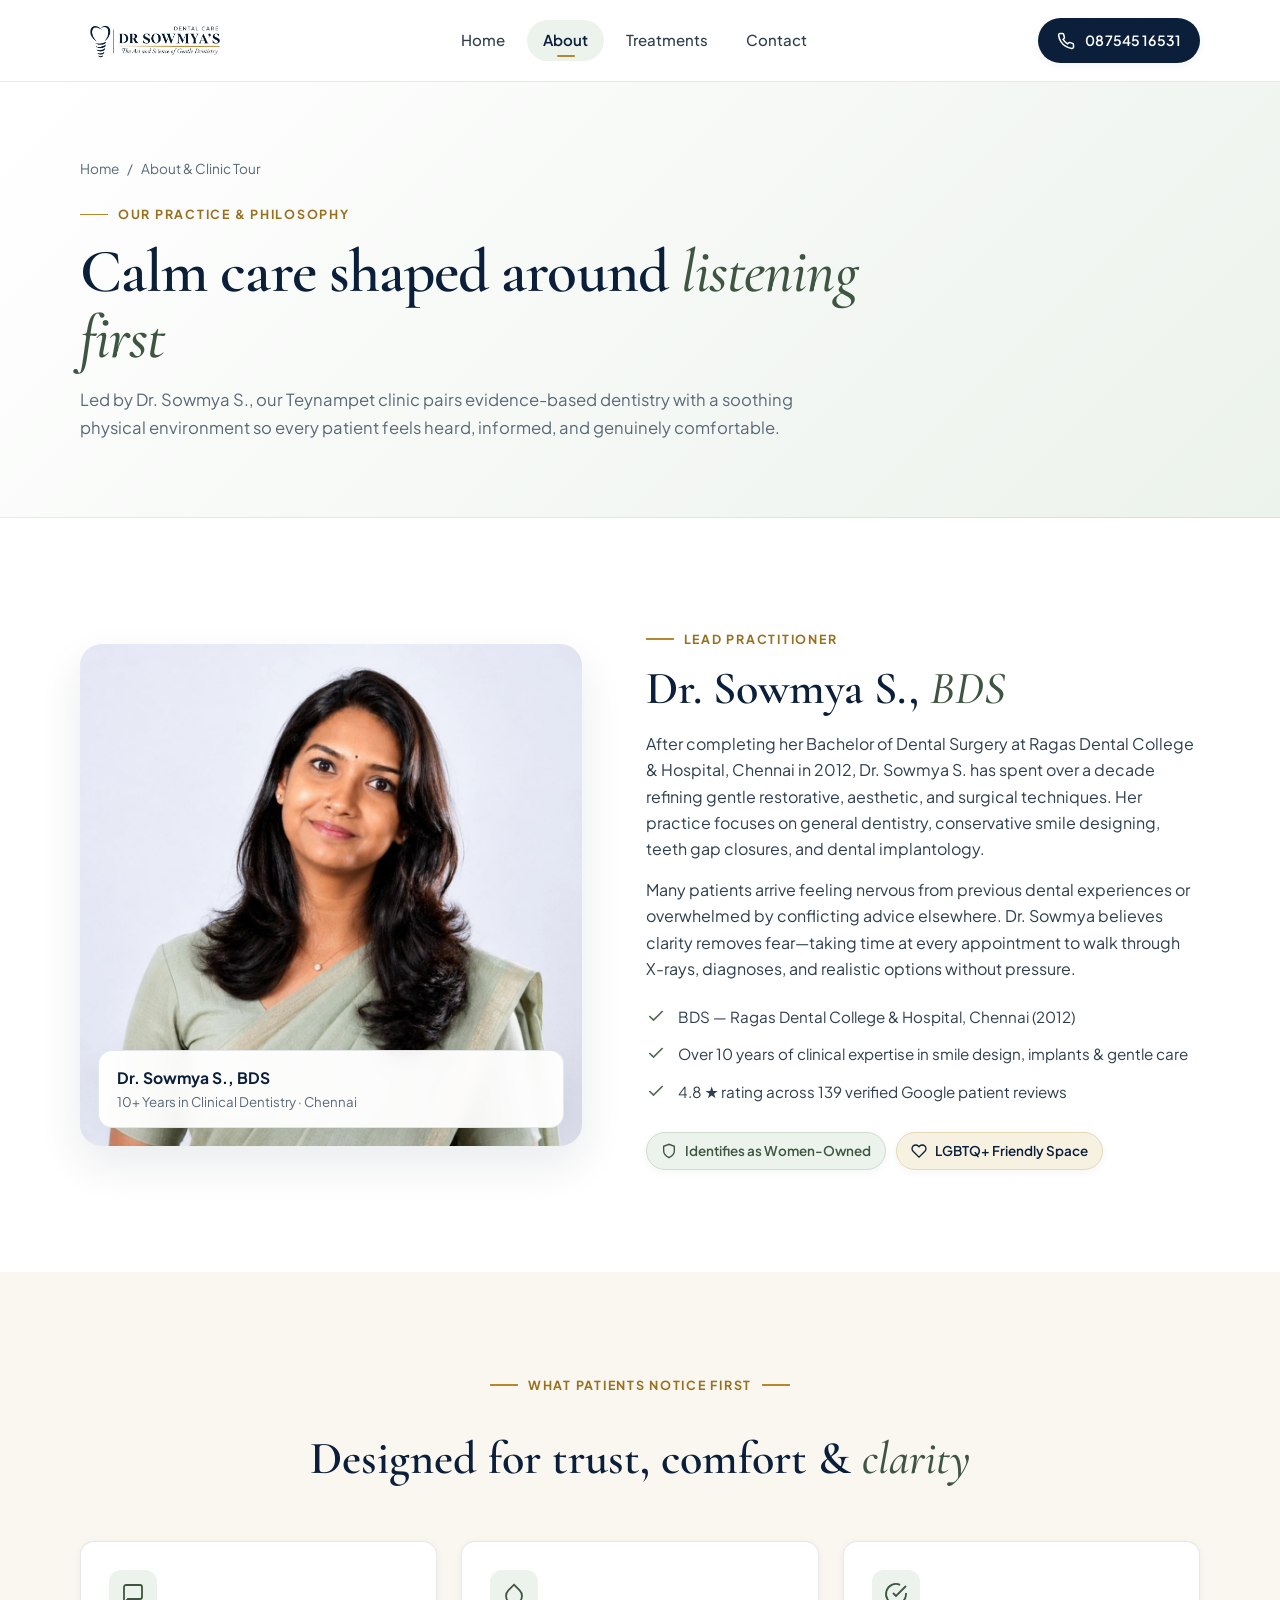
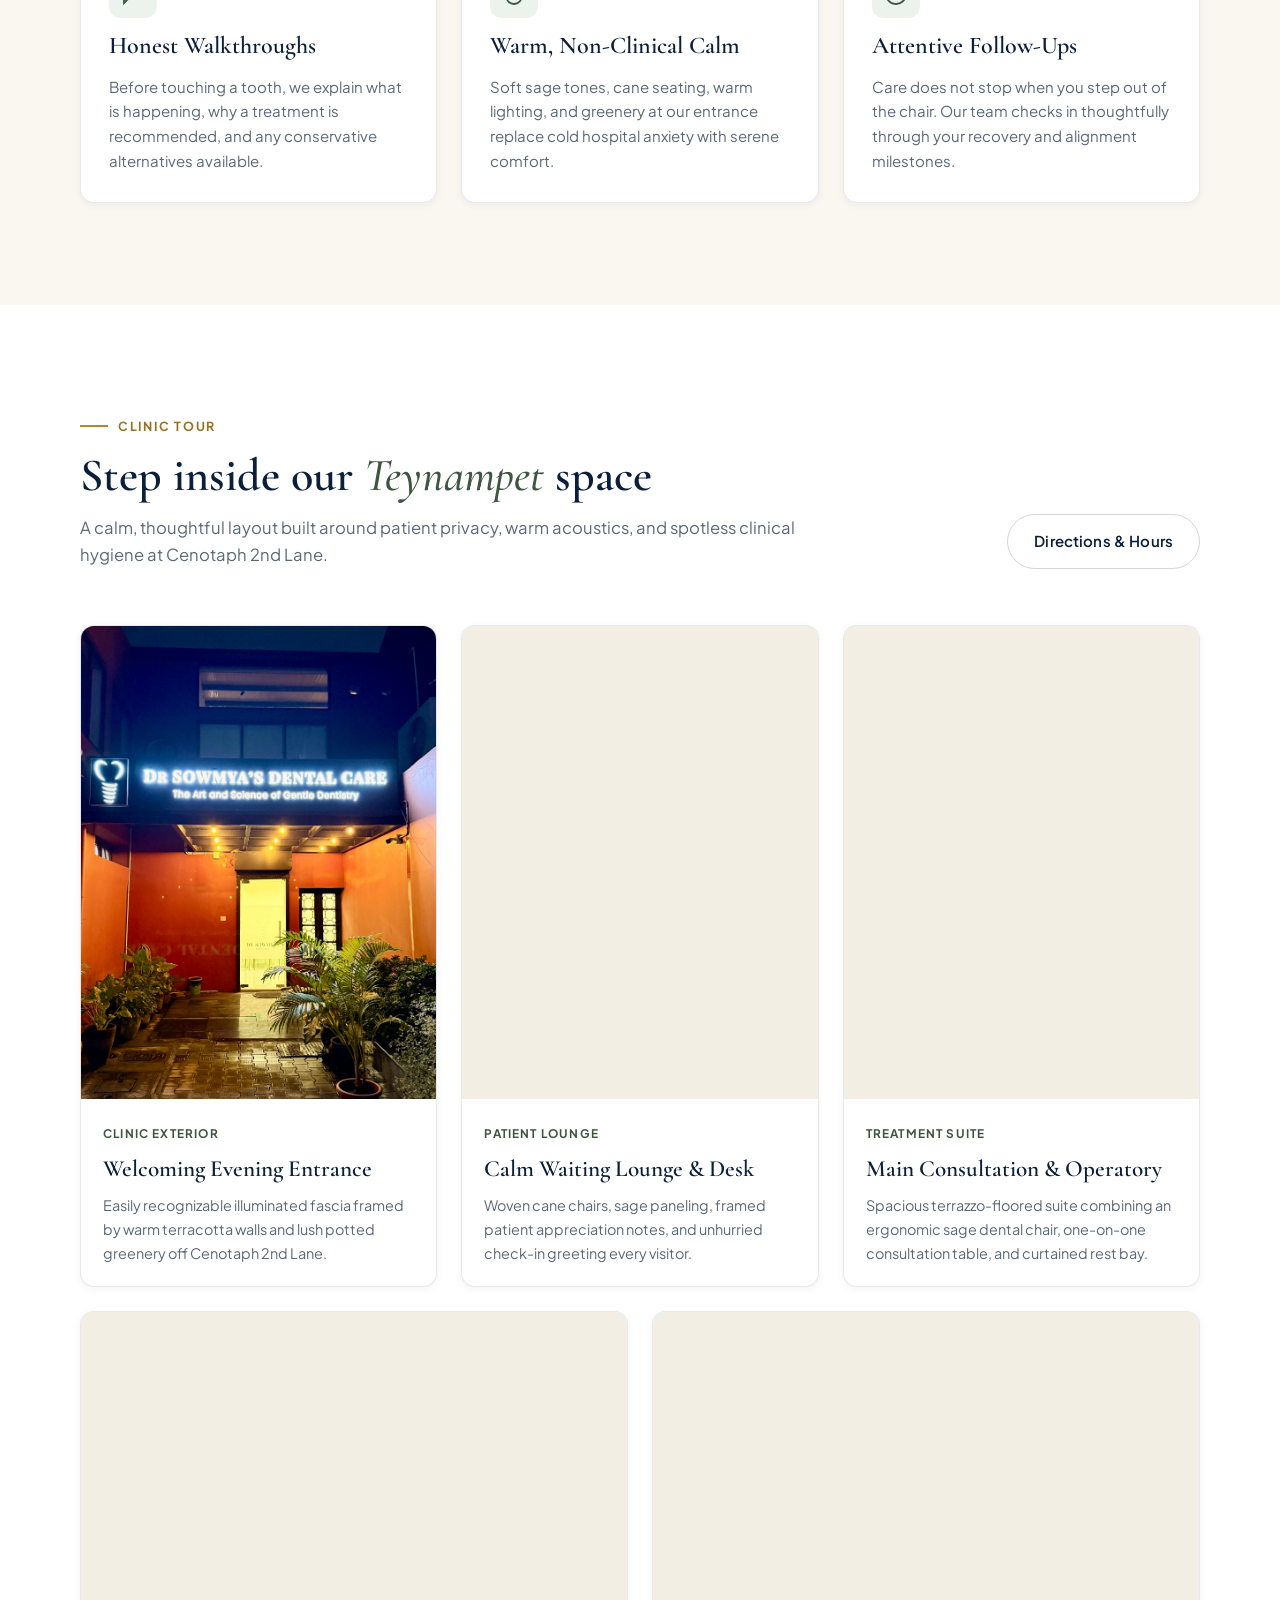
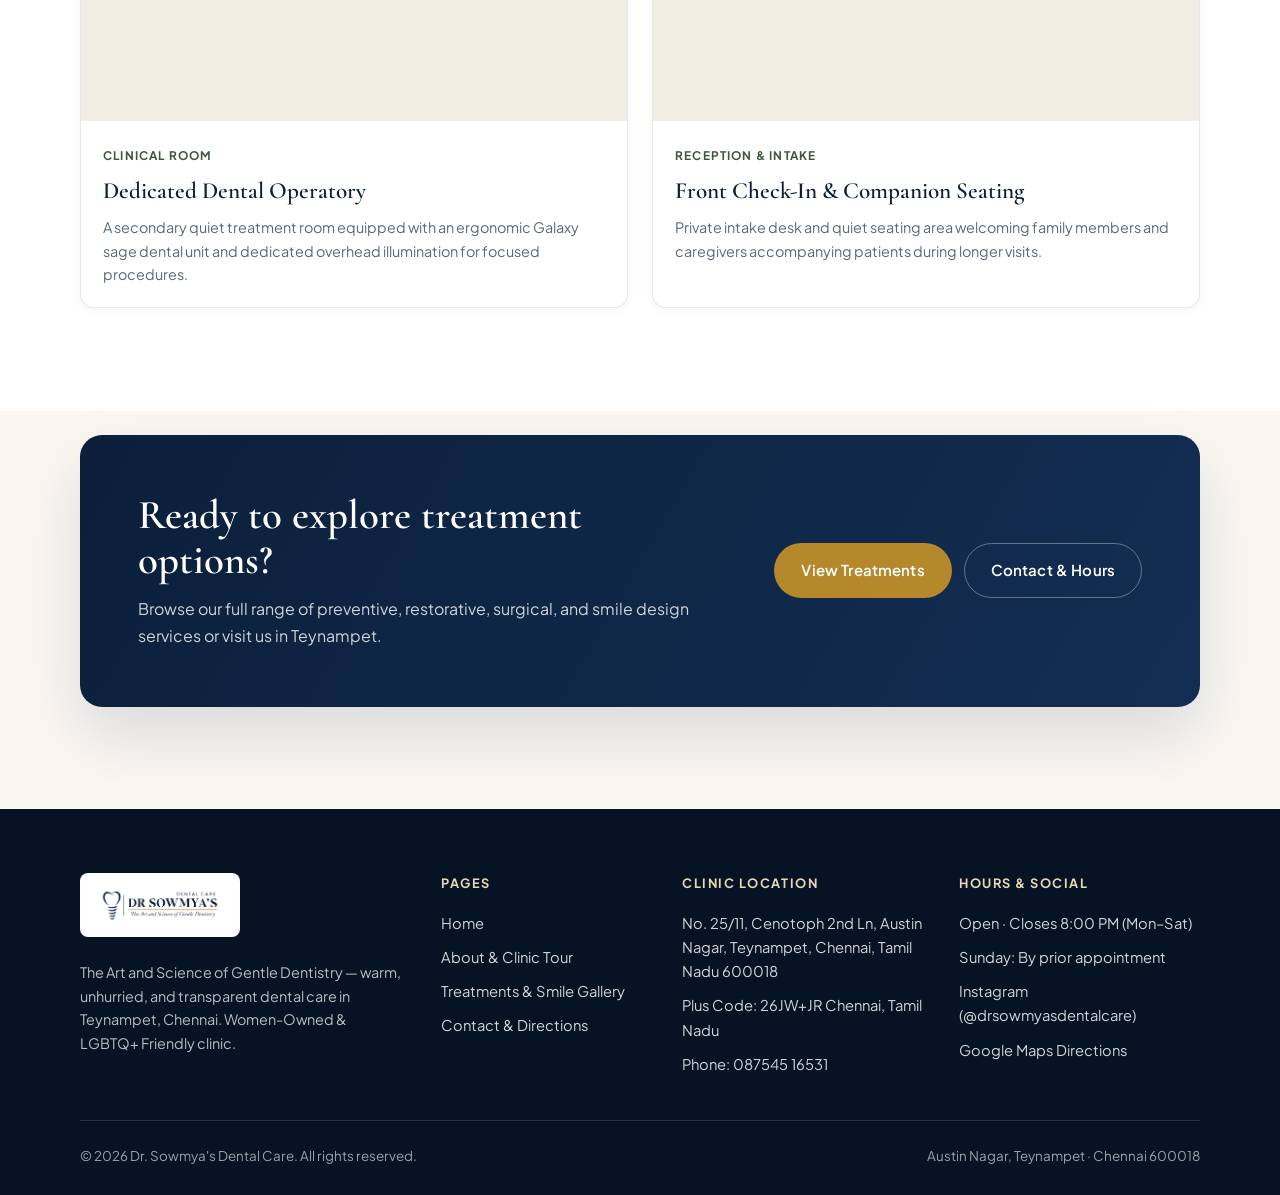
==== about.html @ f8e3de2a "Build 4-page HTML/CSS/JS website for Dr. Sowmya's Dental Care" ====
<!DOCTYPE html>
<html lang="en">
<head>
  <meta charset="UTF-8">
  <meta name="viewport" content="width=device-width, initial-scale=1.0">
  <title>About Dr. Sowmya S. &amp; Clinic Tour | Dr. Sowmya's Dental Care</title>
  <meta name="description" content="Meet Dr. Sowmya S. (BDS, Ragas Dental College &amp; Hospital, 10+ years experience) and explore our calm, welcoming dental clinic in Austin Nagar, Teynampet, Chennai (டாக்டர் சௌமியாஸ் டென்டல் கேர்).">
  <link rel="canonical" href="https://drsowmyasdentalcare.com/about.html">

  <meta property="og:type" content="website">
  <meta property="og:title" content="About &amp; Clinic Tour | Dr. Sowmya's Dental Care, Chennai">
  <meta property="og:description" content="Women-owned, LGBTQ+ friendly dental practice in Teynampet dedicated to gentle, patient-first dentistry.">
  <meta property="og:url" content="https://drsowmyasdentalcare.com/about.html">
  <meta property="og:image" content="assets/dr-sowmya-s-dentist-teynampet.jpg">

  <link rel="preconnect" href="https://fonts.googleapis.com">
  <link rel="preconnect" href="https://fonts.gstatic.com" crossorigin>
  <link href="https://fonts.googleapis.com/css2?family=Cormorant+Garamond:ital,wght@0,500;0,600;0,700;1,500;1,600&family=Plus+Jakarta+Sans:wght@400;500;600;700&display=swap" rel="stylesheet">

  <link rel="icon" type="image/png" href="assets/logo.png">
  <link rel="stylesheet" href="css/styles.css">
  <script>document.documentElement.classList.add('has-js');</script>

  <script type="application/ld+json">
  {
    "@context": "https://schema.org",
    "@type": "AboutPage",
    "name": "About Dr. Sowmya's Dental Care",
    "alternateName": "டாக்டர் சௌமியாஸ் டென்டல் கேர்",
    "mainEntity": {
      "@type": "Person",
      "name": "Dr. Sowmya S.",
      "jobTitle": "Lead Dentist",
      "alumniOf": "Ragas Dental College & Hospital, Chennai",
      "worksFor": {
        "@type": "Dentist",
        "name": "Dr. Sowmya's Dental Care",
        "telephone": "+91-87545-16531"
      }
    }
  }
  </script>
</head>
<body>
  <a class="skip-link" href="#main-content">Skip to main content</a>

  <header class="site-header" data-site-header>
    <div class="container header-inner">
      <a class="brand-link" href="index.html" aria-label="Dr. Sowmya's Dental Care Home">
        <img class="brand-logo" src="assets/logo.png" alt="Dr. Sowmya's Dental Care — The Art and Science of Gentle Dentistry" width="2172" height="724">
      </a>

      <nav class="primary-nav" id="primary-nav" data-primary-nav aria-label="Primary Navigation">
        <ul class="nav-list">
          <li><a class="nav-link" href="index.html">Home</a></li>
          <li><a class="nav-link is-active" href="about.html" aria-current="page">About</a></li>
          <li><a class="nav-link" href="treatments.html">Treatments</a></li>
          <li><a class="nav-link" href="contact.html">Contact</a></li>
        </ul>
      </nav>

      <div class="header-actions">
        <a class="btn btn--primary btn--sm" href="tel:+918754516531">
          <svg viewBox="0 0 24 24" fill="none" stroke="currentColor" stroke-width="2" aria-hidden="true">
            <path d="M22 16.92v3a2 2 0 0 1-2.18 2 19.79 19.79 0 0 1-8.63-3.07 19.5 19.5 0 0 1-6-6A19.79 19.79 0 0 1 2.12 4.18 2 2 0 0 1 4.11 2h3a2 2 0 0 1 2 1.72c.12.96.36 1.9.7 2.81a2 2 0 0 1-.45 2.11L8.09 9.91a16 16 0 0 0 6 6l1.27-1.27a2 2 0 0 1 2.11-.45c.91.34 1.85.58 2.81.7A2 2 0 0 1 22 16.92z"/>
          </svg>
          <span>087545 16531</span>
        </a>

        <button class="nav-toggle" type="button" data-nav-toggle aria-expanded="false" aria-controls="primary-nav" aria-label="Open navigation menu">
          <svg viewBox="0 0 24 24" fill="none" stroke="currentColor" stroke-width="2" aria-hidden="true">
            <line x1="3" y1="6" x2="21" y2="6"/>
            <line x1="3" y1="12" x2="21" y2="12"/>
            <line x1="3" y1="18" x2="21" y2="18"/>
          </svg>
        </button>
      </div>
    </div>
  </header>

  <main id="main-content">
    <section class="page-banner">
      <div class="container">
        <nav class="breadcrumb" aria-label="Breadcrumb">
          <a href="index.html">Home</a>
          <span aria-hidden="true">/</span>
          <span>About &amp; Clinic Tour</span>
        </nav>

        <div class="page-banner-inner">
          <span class="eyebrow">Our Practice &amp; Philosophy</span>
          <h1 class="display-title">Calm care shaped around <em>listening first</em></h1>
          <p class="lead-text">
            Led by Dr. Sowmya S., our Teynampet clinic pairs evidence-based dentistry with a soothing physical environment so every patient feels heard, informed, and genuinely comfortable.
          </p>
        </div>
      </div>
    </section>

    <!-- Dr. Sowmya Profile -->
    <section class="section section--white">
      <div class="container split-grid">
        <div class="portrait-frame portrait-frame--square" data-reveal>
          <img
            src="assets/dr-sowmya-s-dentist-teynampet.jpg"
            alt="Dr. Sowmya S., BDS — Founder and Lead Dentist at Dr. Sowmya's Dental Care"
            width="1080"
            height="1080"
          >
          <div class="portrait-caption-badge">
            <strong>Dr. Sowmya S., BDS</strong>
            <span>10+ Years in Clinical Dentistry · Chennai</span>
          </div>
        </div>

        <div data-reveal data-reveal-delay="1">
          <span class="eyebrow">Lead Practitioner</span>
          <h2 class="section-title">Dr. Sowmya S., <em>BDS</em></h2>
          <p style="margin-top: 16px;">
            After completing her Bachelor of Dental Surgery at Ragas Dental College &amp; Hospital, Chennai in 2012, Dr. Sowmya S. has spent over a decade refining gentle restorative, aesthetic, and surgical techniques. Her practice focuses on general dentistry, conservative smile designing, teeth gap closures, and dental implantology.
          </p>
          <p style="margin-top: 14px;">
            Many patients arrive feeling nervous from previous dental experiences or overwhelmed by conflicting advice elsewhere. Dr. Sowmya believes clarity removes fear—taking time at every appointment to walk through X-rays, diagnoses, and realistic options without pressure.
          </p>

          <ul class="credentials-list">
            <li>
              <svg viewBox="0 0 24 24" fill="none" stroke="currentColor" stroke-width="2" aria-hidden="true"><polyline points="20 6 9 17 4 12"/></svg>
              <span>BDS — Ragas Dental College &amp; Hospital, Chennai (2012)</span>
            </li>
            <li>
              <svg viewBox="0 0 24 24" fill="none" stroke="currentColor" stroke-width="2" aria-hidden="true"><polyline points="20 6 9 17 4 12"/></svg>
              <span>Over 10 years of clinical expertise in smile design, implants &amp; gentle care</span>
            </li>
            <li>
              <svg viewBox="0 0 24 24" fill="none" stroke="currentColor" stroke-width="2" aria-hidden="true"><polyline points="20 6 9 17 4 12"/></svg>
              <span>4.8 ★ rating across 139 verified Google patient reviews</span>
            </li>
          </ul>

          <div class="trust-badges">
            <span class="trust-pill trust-pill--sage">
              <svg viewBox="0 0 24 24" fill="none" stroke="currentColor" stroke-width="2" aria-hidden="true"><path d="M12 22s8-4 8-10V5l-8-3-8 3v7c0 6 8 10 8 10z"/></svg>
              <span>Identifies as Women-Owned</span>
            </span>
            <span class="trust-pill trust-pill--gold">
              <svg viewBox="0 0 24 24" fill="none" stroke="currentColor" stroke-width="2" aria-hidden="true"><path d="M20.84 4.61a5.5 5.5 0 0 0-7.78 0L12 5.67l-1.06-1.06a5.5 5.5 0 0 0-7.78 7.78l1.06 1.06L12 21.23l7.78-7.78 1.06-1.06a5.5 5.5 0 0 0 0-7.78z"/></svg>
              <span>LGBTQ+ Friendly Space</span>
            </span>
          </div>
        </div>
      </div>
    </section>

    <!-- 3 Practice Pillars -->
    <section class="section section--cream">
      <div class="container">
        <div class="section-header section-header--center" data-reveal>
          <span class="eyebrow">What Patients Notice First</span>
          <h2 class="section-title">Designed for trust, comfort &amp; <em>clarity</em></h2>
        </div>

        <div class="cards-grid-3">
          <article class="clinical-card" data-reveal data-reveal-delay="1">
            <div class="card-icon" aria-hidden="true">
              <svg viewBox="0 0 24 24" fill="none" stroke="currentColor" stroke-width="1.8">
                <path d="M21 15a2 2 0 0 1-2 2H7l-4 4V5a2 2 0 0 1 2-2h14a2 2 0 0 1 2 2z"/>
              </svg>
            </div>
            <h3>Honest Walkthroughs</h3>
            <p>
              Before touching a tooth, we explain what is happening, why a treatment is recommended, and any conservative alternatives available.
            </p>
          </article>

          <article class="clinical-card" data-reveal data-reveal-delay="2">
            <div class="card-icon" aria-hidden="true">
              <svg viewBox="0 0 24 24" fill="none" stroke="currentColor" stroke-width="1.8">
                <path d="M12 2.69l5.66 5.66a8 8 0 1 1-11.31 0z"/>
              </svg>
            </div>
            <h3>Warm, Non-Clinical Calm</h3>
            <p>
              Soft sage tones, cane seating, warm lighting, and greenery at our entrance replace cold hospital anxiety with serene comfort.
            </p>
          </article>

          <article class="clinical-card" data-reveal data-reveal-delay="3">
            <div class="card-icon" aria-hidden="true">
              <svg viewBox="0 0 24 24" fill="none" stroke="currentColor" stroke-width="1.8">
                <path d="M22 11.08V12a10 10 0 1 1-5.93-9.14"/>
                <polyline points="22 4 12 14.01 9 11.01"/>
              </svg>
            </div>
            <h3>Attentive Follow-Ups</h3>
            <p>
              Care does not stop when you step out of the chair. Our team checks in thoughtfully through your recovery and alignment milestones.
            </p>
          </article>
        </div>
      </div>
    </section>

    <!-- Complete Clinic Tour (All 6 Clinic Photos Appropriately Placed) -->
    <section class="section section--white" id="clinic-tour">
      <div class="container">
        <div class="section-header" data-reveal>
          <div>
            <span class="eyebrow">Clinic Tour</span>
            <h2 class="section-title">Step inside our <em>Teynampet</em> space</h2>
            <p class="lead-text" style="margin-top: 12px;">
              A calm, thoughtful layout built around patient privacy, warm acoustics, and spotless clinical hygiene at Cenotaph 2nd Lane.
            </p>
          </div>
          <a class="btn btn--outline" href="contact.html">Directions &amp; Hours</a>
        </div>

        <div class="tour-grid">
          <!-- Featured 3 Primary Renovated Spaces -->
          <article class="tour-card tour-card--featured tour-card--tall" data-reveal data-reveal-delay="1">
            <div class="tour-media">
              <img
                src="assets/dr-sowmyas-dental-care-exterior-chennai.jpg"
                alt="Illuminated evening facade of Dr. Sowmya's Dental Care with potted palms and warm entrance lighting in Teynampet"
                width="3213"
                height="5712"
                loading="lazy"
                decoding="async"
              >
            </div>
            <div class="tour-body">
              <span class="tour-label">Clinic Exterior</span>
              <h3>Welcoming Evening Entrance</h3>
              <p>Easily recognizable illuminated fascia framed by warm terracotta walls and lush potted greenery off Cenotaph 2nd Lane.</p>
            </div>
          </article>

          <article class="tour-card tour-card--featured tour-card--tall" data-reveal data-reveal-delay="2">
            <div class="tour-media">
              <img
                src="assets/clinic-waiting-lounge-reception.jpg"
                alt="Renovated patient waiting lounge featuring sage beadboard walls, woven cane chairs, magazines, and framed testimonials"
                width="4284"
                height="5712"
                loading="lazy"
                decoding="async"
              >
            </div>
            <div class="tour-body">
              <span class="tour-label">Patient Lounge</span>
              <h3>Calm Waiting Lounge &amp; Desk</h3>
              <p>Woven cane chairs, sage paneling, framed patient appreciation notes, and unhurried check-in greeting every visitor.</p>
            </div>
          </article>

          <article class="tour-card tour-card--featured tour-card--tall" data-reveal data-reveal-delay="3">
            <div class="tour-media">
              <img
                src="assets/main-dental-treatment-suite.jpg"
                alt="Main dental treatment and consultation suite with sage dental chair, consultation desk, terrazzo floor, and recovery bay"
                width="4284"
                height="5712"
                loading="lazy"
                decoding="async"
              >
            </div>
            <div class="tour-body">
              <span class="tour-label">Treatment Suite</span>
              <h3>Main Consultation &amp; Operatory</h3>
              <p>Spacious terrazzo-floored suite combining an ergonomic sage dental chair, one-on-one consultation table, and curtained rest bay.</p>
            </div>
          </article>

          <!-- Additional Clinic Rooms (Completing all uploaded clinic spaces) -->
          <article class="tour-card" data-reveal data-reveal-delay="1">
            <div class="tour-media">
              <img
                src="assets/dental-operatory-chair-room.jpg"
                alt="Dedicated Galaxy sage-green dental chair operatory room with surgical light and clinician stool"
                width="3024"
                height="4032"
                loading="lazy"
                decoding="async"
              >
            </div>
            <div class="tour-body">
              <span class="tour-label">Clinical Room</span>
              <h3>Dedicated Dental Operatory</h3>
              <p>A secondary quiet treatment room equipped with an ergonomic Galaxy sage dental unit and dedicated overhead illumination for focused procedures.</p>
            </div>
          </article>

          <article class="tour-card" data-reveal data-reveal-delay="2">
            <div class="tour-media">
              <img
                src="assets/clinic-front-desk-seating.jpg"
                alt="Quiet intake front desk and secondary waiting seating against geometric sage-and-ivory wall paneling"
                width="3264"
                height="2448"
                loading="lazy"
                decoding="async"
              >
            </div>
            <div class="tour-body">
              <span class="tour-label">Reception &amp; Intake</span>
              <h3>Front Check-In &amp; Companion Seating</h3>
              <p>Private intake desk and quiet seating area welcoming family members and caregivers accompanying patients during longer visits.</p>
            </div>
          </article>
        </div>
      </div>
    </section>

    <section class="section section--cream" style="padding-top: 24px;">
      <div class="container">
        <div class="visit-banner" data-reveal>
          <div class="visit-banner-copy">
            <h2>Ready to explore treatment options?</h2>
            <p>Browse our full range of preventive, restorative, surgical, and smile design services or visit us in Teynampet.</p>
          </div>
          <div class="visit-banner-actions">
            <a class="btn btn--gold" href="treatments.html">View Treatments</a>
            <a class="btn btn--outline-light" href="contact.html">Contact &amp; Hours</a>
          </div>
        </div>
      </div>
    </section>
  </main>

  <footer class="site-footer">
    <div class="container">
      <div class="footer-grid">
        <div>
          <span class="footer-logo-wrap">
            <img src="assets/logo.png" alt="Dr. Sowmya's Dental Care" width="2172" height="724">
          </span>
          <p class="footer-about">
            The Art and Science of Gentle Dentistry — warm, unhurried, and transparent dental care in Teynampet, Chennai. Women-Owned &amp; LGBTQ+ Friendly clinic.
          </p>
        </div>

        <div>
          <h2 class="footer-heading">Pages</h2>
          <ul class="footer-links">
            <li><a href="index.html">Home</a></li>
            <li><a href="about.html">About &amp; Clinic Tour</a></li>
            <li><a href="treatments.html">Treatments &amp; Smile Gallery</a></li>
            <li><a href="contact.html">Contact &amp; Directions</a></li>
          </ul>
        </div>

        <div>
          <h2 class="footer-heading">Clinic Location</h2>
          <ul class="footer-links">
            <li>No. 25/11, Cenotoph 2nd Ln, Austin Nagar, Teynampet, Chennai, Tamil Nadu 600018</li>
            <li>Plus Code: 26JW+JR Chennai, Tamil Nadu</li>
            <li><a href="tel:+918754516531">Phone: 087545 16531</a></li>
          </ul>
        </div>

        <div>
          <h2 class="footer-heading">Hours &amp; Social</h2>
          <ul class="footer-links">
            <li>Open · Closes 8:00 PM (Mon–Sat)</li>
            <li>Sunday: By prior appointment</li>
            <li><a href="https://www.instagram.com/drsowmyasdentalcare/" target="_blank" rel="noopener noreferrer">Instagram (@drsowmyasdentalcare)</a></li>
            <li><a href="https://www.google.com/maps/search/?api=1&query=Dr.+Sowmya's+Dental+Care+Cenotoph+2nd+Ln+Teynampet+Chennai" target="_blank" rel="noopener noreferrer">Google Maps Directions</a></li>
          </ul>
        </div>
      </div>

      <div class="footer-bottom">
        <span>© <span data-year>2026</span> Dr. Sowmya's Dental Care. All rights reserved.</span>
        <span>Austin Nagar, Teynampet · Chennai 600018</span>
      </div>
    </div>
  </footer>

  <script src="js/main.js"></script>
</body>
</html>
---- css/styles.css ----
/* ==========================================================================
   Dr. Sowmya's Dental Care — Editorial Calm Clinical Design System
   Strict Vanilla CSS3 | Palette derived from brand logo & Teynampet clinic
   ========================================================================== */

:root {
  /* Core Brand & Clinic Interior Palette */
  --navy-950: #061325;
  --navy-900: #0B1F3A;
  --navy-800: #132E53;
  --navy-700: #1F406D;

  --gold-600: #99701E;
  --gold-500: #B5882B;
  --gold-200: #E8D9B5;
  --gold-100: #F7F1E2;

  --sage-700: #3E5641;
  --sage-600: #4F6A52;
  --sage-500: #6F8B72;
  --sage-200: #CFDDD0;
  --sage-100: #ECF2EC;

  --terracotta-500: #A95A42;
  --terracotta-100: #F7EAE6;

  --cream-100: #F3EEE3;
  --cream-50: #FAF7F1;
  --surface-white: #FFFFFF;

  --ink-900: #0B1F3A;
  --ink-700: #2F3E4E;
  --ink-500: #5A6877;
  --border-subtle: rgba(11, 31, 58, 0.10);
  --border-strong: rgba(11, 31, 58, 0.18);

  /* Typography */
  --font-display: 'Cormorant Garamond', Georgia, 'Times New Roman', serif;
  --font-sans: 'Plus Jakarta Sans', -apple-system, BlinkMacSystemFont, 'Segoe UI', Roboto, sans-serif;

  /* Spacing & Radii */
  --container-max: 1200px;
  --radius-sm: 8px;
  --radius-md: 14px;
  --radius-lg: 22px;
  --radius-pill: 999px;

  /* Shadows */
  --shadow-xs: 0 2px 8px rgba(11, 31, 58, 0.05);
  --shadow-sm: 0 8px 24px rgba(11, 31, 58, 0.06);
  --shadow-md: 0 18px 44px rgba(11, 31, 58, 0.09);
  --shadow-lg: 0 28px 64px rgba(11, 31, 58, 0.13);

  /* Motion */
  --ease-out: cubic-bezier(0.22, 1, 0.36, 1);
  --header-height: 82px;
}

/* ==========================================================================
   Reset & Base
   ========================================================================== */
*,
*::before,
*::after {
  box-sizing: border-box;
}

html {
  scroll-behavior: smooth;
  -webkit-text-size-adjust: 100%;
}

body {
  margin: 0;
  font-family: var(--font-sans);
  font-size: 16px;
  line-height: 1.65;
  color: var(--ink-700);
  background-color: var(--cream-50);
  -webkit-font-smoothing: antialiased;
  overflow-x: clip;
}

img {
  display: block;
  max-width: 100%;
  height: auto;
}

a {
  color: inherit;
  text-decoration: none;
}

button {
  font-family: inherit;
  cursor: pointer;
}

ul,
ol {
  margin: 0;
  padding: 0;
  list-style: none;
}

h1, h2, h3, h4, p, figure, blockquote {
  margin: 0;
}

:focus-visible {
  outline: 2px solid var(--gold-500);
  outline-offset: 3px;
}

.sr-only {
  position: absolute;
  width: 1px;
  height: 1px;
  padding: 0;
  margin: -1px;
  overflow: hidden;
  clip: rect(0, 0, 0, 0);
  white-space: nowrap;
  border: 0;
}

.skip-link {
  position: absolute;
  left: -9999px;
  top: 12px;
  z-index: 2000;
  background: var(--navy-900);
  color: var(--surface-white);
  padding: 10px 18px;
  border-radius: var(--radius-sm);
  font-weight: 600;
}

.skip-link:focus {
  left: 16px;
}

.container {
  width: 100%;
  max-width: var(--container-max);
  margin-inline: auto;
  padding-inline: clamp(20px, 4vw, 40px);
}

.section {
  padding-block: clamp(64px, 8vw, 108px);
}

.section--white {
  background-color: var(--surface-white);
}

.section--cream {
  background-color: var(--cream-50);
}

.section--sage {
  background-color: var(--sage-100);
}

.section--navy {
  background-color: var(--navy-900);
  color: var(--surface-white);
}

/* ==========================================================================
   Typography Helpers
   ========================================================================== */
.eyebrow {
  display: inline-flex;
  align-items: center;
  gap: 10px;
  font-size: 0.78rem;
  font-weight: 700;
  letter-spacing: 0.14em;
  text-transform: uppercase;
  color: var(--gold-600);
  margin-bottom: 14px;
}

.eyebrow::before {
  content: "";
  width: 28px;
  height: 1.5px;
  background-color: var(--gold-500);
}

.section--navy .eyebrow {
  color: var(--gold-200);
}

.section--navy .eyebrow::before {
  background-color: var(--gold-200);
}

.display-title {
  font-family: var(--font-display);
  font-weight: 600;
  font-size: clamp(2.4rem, 4.8vw, 4.1rem);
  line-height: 1.07;
  letter-spacing: -0.015em;
  color: var(--navy-900);
}

.display-title em {
  font-style: italic;
  font-weight: 500;
  color: var(--sage-700);
}

.section-title {
  font-family: var(--font-display);
  font-weight: 600;
  font-size: clamp(2rem, 3.6vw, 3rem);
  line-height: 1.12;
  color: var(--navy-900);
}

.section--navy .section-title {
  color: var(--surface-white);
}

.section-title em {
  font-style: italic;
  font-weight: 500;
  color: var(--sage-700);
}

.section--navy .section-title em {
  color: var(--gold-200);
}

.lead-text {
  font-size: clamp(1.02rem, 1.3vw, 1.16rem);
  color: var(--ink-500);
  max-width: 62ch;
}

.section--navy .lead-text {
  color: rgba(255, 255, 255, 0.78);
}

.section-header {
  display: flex;
  flex-wrap: wrap;
  justify-content: space-between;
  align-items: flex-end;
  gap: 24px;
  margin-bottom: clamp(36px, 5vw, 56px);
}

.section-header--center {
  flex-direction: column;
  align-items: center;
  text-align: center;
}

.section-header--center .eyebrow::after {
  content: "";
  width: 28px;
  height: 1.5px;
  background-color: var(--gold-500);
}

/* ==========================================================================
   Buttons & Trust Pills
   ========================================================================== */
.btn {
  display: inline-flex;
  align-items: center;
  justify-content: center;
  gap: 10px;
  padding: 14px 26px;
  border-radius: var(--radius-pill);
  font-size: 0.94rem;
  font-weight: 600;
  letter-spacing: 0.01em;
  border: 1.5px solid transparent;
  transition: transform 0.25s var(--ease-out), background-color 0.25s ease, color 0.25s ease, box-shadow 0.25s ease, border-color 0.25s ease;
  white-space: nowrap;
}

.btn svg {
  width: 18px;
  height: 18px;
  flex-shrink: 0;
}

.btn--primary {
  background-color: var(--navy-900);
  color: var(--surface-white);
  box-shadow: var(--shadow-xs);
}

.btn--primary:hover {
  background-color: var(--navy-800);
  transform: translateY(-2px);
  box-shadow: var(--shadow-sm);
}

.btn--gold {
  background-color: var(--gold-500);
  color: var(--surface-white);
}

.btn--gold:hover {
  background-color: var(--gold-600);
  transform: translateY(-2px);
  box-shadow: var(--shadow-sm);
}

.btn--sage {
  background-color: var(--sage-600);
  color: var(--surface-white);
}

.btn--sage:hover {
  background-color: var(--sage-700);
  transform: translateY(-2px);
}

.btn--outline {
  background-color: transparent;
  color: var(--navy-900);
  border-color: var(--border-strong);
}

.btn--outline:hover {
  border-color: var(--navy-900);
  background-color: rgba(11, 31, 58, 0.04);
  transform: translateY(-2px);
}

.btn--outline-light {
  background-color: transparent;
  color: var(--surface-white);
  border-color: rgba(255, 255, 255, 0.34);
}

.btn--outline-light:hover {
  border-color: var(--surface-white);
  background-color: rgba(255, 255, 255, 0.08);
  transform: translateY(-2px);
}

.btn--sm {
  padding: 10px 18px;
  font-size: 0.88rem;
}

.trust-badges {
  display: flex;
  flex-wrap: wrap;
  gap: 10px;
}

.trust-pill {
  display: inline-flex;
  align-items: center;
  gap: 8px;
  padding: 7px 14px;
  border-radius: var(--radius-pill);
  font-size: 0.84rem;
  font-weight: 600;
  background-color: var(--surface-white);
  color: var(--navy-900);
  border: 1px solid var(--border-subtle);
  box-shadow: var(--shadow-xs);
}

.trust-pill svg {
  width: 16px;
  height: 16px;
  flex-shrink: 0;
}

.trust-pill--sage {
  background-color: var(--sage-100);
  color: var(--sage-700);
  border-color: var(--sage-200);
}

.trust-pill--gold {
  background-color: var(--gold-100);
  color: var(--navy-900);
  border-color: var(--gold-200);
}

/* ==========================================================================
   Header & 4-Page Navigation
   ========================================================================== */
.site-header {
  position: sticky;
  top: 0;
  z-index: 1000;
  height: var(--header-height);
  background-color: rgba(255, 255, 255, 0.94);
  backdrop-filter: blur(14px);
  -webkit-backdrop-filter: blur(14px);
  border-bottom: 1px solid var(--border-subtle);
  transition: box-shadow 0.3s ease, background-color 0.3s ease;
}

.site-header.is-scrolled {
  background-color: rgba(255, 255, 255, 0.98);
  box-shadow: var(--shadow-sm);
}

.header-inner {
  height: 100%;
  display: flex;
  align-items: center;
  justify-content: space-between;
  gap: 24px;
}

.brand-link {
  display: inline-flex;
  align-items: center;
  flex-shrink: 0;
}

.brand-logo {
  height: 50px;
  width: auto;
  object-fit: contain;
}

.primary-nav {
  display: flex;
  align-items: center;
  gap: 8px;
}

.nav-list {
  display: flex;
  align-items: center;
  gap: 6px;
}

.nav-link {
  position: relative;
  display: inline-flex;
  align-items: center;
  padding: 8px 16px;
  border-radius: var(--radius-pill);
  font-size: 0.94rem;
  font-weight: 500;
  color: var(--ink-700);
  transition: color 0.22s ease, background-color 0.22s ease;
}

.nav-link:hover {
  color: var(--navy-900);
  background-color: var(--cream-50);
}

.nav-link.is-active {
  color: var(--navy-900);
  font-weight: 600;
  background-color: var(--sage-100);
}

.nav-link.is-active::after {
  content: "";
  position: absolute;
  bottom: 4px;
  left: 50%;
  transform: translateX(-50%);
  width: 18px;
  height: 2px;
  border-radius: 2px;
  background-color: var(--gold-500);
}

.header-actions {
  display: flex;
  align-items: center;
  gap: 12px;
}

.nav-toggle {
  display: none;
  width: 44px;
  height: 44px;
  align-items: center;
  justify-content: center;
  border-radius: var(--radius-sm);
  border: 1px solid var(--border-subtle);
  background: var(--surface-white);
  color: var(--navy-900);
}

.nav-toggle svg {
  width: 22px;
  height: 22px;
}

/* ==========================================================================
   Hero Section (Home Page)
   ========================================================================== */
.hero {
  position: relative;
  padding-block: clamp(44px, 6vw, 84px) clamp(56px, 7vw, 96px);
  background: linear-gradient(180deg, var(--surface-white) 0%, var(--cream-50) 100%);
  overflow: hidden;
}

.hero-grid {
  display: grid;
  grid-template-columns: minmax(0, 1.05fr) minmax(0, 0.95fr);
  gap: clamp(32px, 5vw, 68px);
  align-items: center;
}

.hero-copy,
.hero-visual,
.split-grid > *,
.ba-showcase > *,
.contact-layout > *,
.cards-grid-2 > *,
.cards-grid-3 > *,
.cards-grid-4 > * {
  min-width: 0;
}

.hero-rating-badge {
  display: inline-flex;
  flex-wrap: wrap;
  align-items: center;
  gap: 8px 10px;
  max-width: 100%;
  padding: 7px 15px;
  border-radius: var(--radius-pill);
  background-color: var(--gold-100);
  border: 1px solid var(--gold-200);
  font-size: 0.86rem;
  font-weight: 600;
  color: var(--navy-900);
  margin-bottom: 22px;
}

.rating-stars {
  display: inline-flex;
  align-items: center;
  gap: 2px;
  color: #D4931E;
}

.rating-stars svg {
  width: 15px;
  height: 15px;
  fill: currentColor;
}

.hero-subtitle {
  margin-top: 20px;
  font-size: clamp(1.04rem, 1.35vw, 1.18rem);
  color: var(--ink-500);
  max-width: 54ch;
}

.hero-ctas {
  display: flex;
  flex-wrap: wrap;
  gap: 14px;
  margin-top: 30px;
}

.hero-meta-bar {
  display: grid;
  grid-template-columns: repeat(3, minmax(0, 1fr));
  gap: 16px;
  margin-top: 38px;
  padding-top: 28px;
  border-top: 1px solid var(--border-subtle);
}

.hero-meta-item strong {
  display: block;
  font-size: 0.96rem;
  font-weight: 700;
  color: var(--navy-900);
}

.hero-meta-item span {
  display: block;
  font-size: 0.84rem;
  color: var(--ink-500);
  margin-top: 2px;
}

.hero-visual {
  position: relative;
}

.hero-main-frame {
  position: relative;
  border-radius: var(--radius-lg);
  overflow: hidden;
  aspect-ratio: 4 / 5;
  max-height: 620px;
  margin-left: auto;
  width: 92%;
  box-shadow: var(--shadow-lg);
  background-color: var(--cream-100);
}

.hero-main-frame img {
  width: 100%;
  height: 100%;
  object-fit: cover;
  object-position: center;
}

.hero-inset-card {
  position: absolute;
  left: 0;
  bottom: 28px;
  width: clamp(190px, 38%, 240px);
  background: var(--surface-white);
  padding: 10px;
  border-radius: var(--radius-md);
  box-shadow: var(--shadow-md);
  border: 1px solid var(--border-subtle);
}

.hero-inset-thumb {
  border-radius: var(--radius-sm);
  overflow: hidden;
  aspect-ratio: 4 / 3;
}

.hero-inset-thumb img {
  width: 100%;
  height: 100%;
  object-fit: cover;
}

.hero-inset-caption {
  padding: 10px 4px 4px;
}

.hero-inset-caption strong {
  display: block;
  font-size: 0.86rem;
  color: var(--navy-900);
}

.hero-inset-caption span {
  display: block;
  font-size: 0.77rem;
  color: var(--ink-500);
}

/* ==========================================================================
   Page Hero Banner (Inner Pages: About, Treatments, Contact)
   ========================================================================== */
.page-banner {
  padding-block: clamp(48px, 6vw, 76px);
  background: linear-gradient(135deg, var(--surface-white) 0%, var(--sage-100) 100%);
  border-bottom: 1px solid var(--border-subtle);
}

.breadcrumb {
  display: flex;
  align-items: center;
  gap: 8px;
  font-size: 0.85rem;
  color: var(--ink-500);
  margin-bottom: 16px;
}

.breadcrumb a:hover {
  color: var(--navy-900);
  text-decoration: underline;
}

.page-banner-inner {
  max-width: 780px;
}

.page-banner .lead-text {
  margin-top: 16px;
}

/* ==========================================================================
   Trust & Topic Strip
   ========================================================================== */
.topic-strip {
  background-color: var(--navy-900);
  color: var(--surface-white);
  padding-block: 20px;
  border-top: 1px solid rgba(255, 255, 255, 0.08);
  border-bottom: 1px solid rgba(255, 255, 255, 0.08);
}

.topic-strip-grid {
  display: flex;
  flex-wrap: wrap;
  align-items: center;
  justify-content: space-between;
  gap: 16px 28px;
}

.topic-item {
  display: inline-flex;
  align-items: center;
  gap: 10px;
  font-size: 0.9rem;
  color: rgba(255, 255, 255, 0.9);
}

.topic-dot {
  width: 7px;
  height: 7px;
  border-radius: 50%;
  background-color: var(--gold-500);
}

/* ==========================================================================
   Treatment Preview & Categorized Treatment Cards
   ========================================================================== */
.cards-grid-4 {
  display: grid;
  grid-template-columns: repeat(4, minmax(0, 1fr));
  gap: 22px;
}

.cards-grid-3 {
  display: grid;
  grid-template-columns: repeat(3, minmax(0, 1fr));
  gap: 24px;
}

.cards-grid-2 {
  display: grid;
  grid-template-columns: repeat(2, minmax(0, 1fr));
  gap: 28px;
}

.clinical-card {
  background-color: var(--surface-white);
  border: 1px solid var(--border-subtle);
  border-radius: var(--radius-md);
  padding: 28px;
  display: flex;
  flex-direction: column;
  gap: 14px;
  box-shadow: var(--shadow-xs);
  transition: transform 0.3s var(--ease-out), box-shadow 0.3s var(--ease-out), border-color 0.3s ease;
}

.clinical-card:hover {
  transform: translateY(-4px);
  box-shadow: var(--shadow-md);
  border-color: var(--sage-200);
}

.card-icon {
  width: 48px;
  height: 48px;
  border-radius: 12px;
  background-color: var(--sage-100);
  color: var(--sage-700);
  display: inline-flex;
  align-items: center;
  justify-content: center;
}

.card-icon svg {
  width: 24px;
  height: 24px;
}

.clinical-card h3 {
  font-family: var(--font-display);
  font-size: 1.5rem;
  font-weight: 600;
  line-height: 1.2;
  color: var(--navy-900);
}

.clinical-card p {
  font-size: 0.94rem;
  color: var(--ink-500);
}

.treatment-bullets {
  margin-top: auto;
  padding-top: 12px;
  border-top: 1px solid var(--border-subtle);
  display: flex;
  flex-direction: column;
  gap: 8px;
}

.treatment-bullets li {
  display: flex;
  align-items: center;
  gap: 8px;
  font-size: 0.88rem;
  color: var(--ink-700);
}

.treatment-bullets li::before {
  content: "";
  width: 6px;
  height: 6px;
  border-radius: 50%;
  background-color: var(--gold-500);
  flex-shrink: 0;
}

.card-link {
  margin-top: auto;
  display: inline-flex;
  align-items: center;
  gap: 6px;
  font-size: 0.88rem;
  font-weight: 600;
  color: var(--navy-900);
}

.card-link svg {
  width: 16px;
  height: 16px;
  transition: transform 0.2s ease;
}

.clinical-card:hover .card-link svg {
  transform: translateX(4px);
}

/* ==========================================================================
   Doctor Spotlight & Editorial Split Layout
   ========================================================================== */
.split-grid {
  display: grid;
  grid-template-columns: minmax(0, 0.95fr) minmax(0, 1.05fr);
  gap: clamp(32px, 5vw, 68px);
  align-items: center;
}

.split-grid--reverse .split-media {
  order: 2;
}

.portrait-frame {
  position: relative;
  border-radius: var(--radius-lg);
  overflow: hidden;
  background-color: var(--sage-100);
  box-shadow: var(--shadow-md);
}

.portrait-frame--square {
  aspect-ratio: 1 / 1;
}

.portrait-frame--tall {
  aspect-ratio: 3 / 4;
}

.portrait-frame--wide {
  aspect-ratio: 4 / 3;
}

.portrait-frame img {
  width: 100%;
  height: 100%;
  object-fit: cover;
}

.portrait-caption-badge {
  position: absolute;
  left: 18px;
  right: 18px;
  bottom: 18px;
  padding: 14px 18px;
  border-radius: var(--radius-md);
  background: rgba(255, 255, 255, 0.94);
  backdrop-filter: blur(8px);
  border: 1px solid var(--border-subtle);
  box-shadow: var(--shadow-sm);
}

.portrait-caption-badge strong {
  display: block;
  font-size: 0.98rem;
  color: var(--navy-900);
}

.portrait-caption-badge span {
  display: block;
  font-size: 0.83rem;
  color: var(--ink-500);
}

.quote-callout {
  margin-block: 24px;
  padding: 20px 24px;
  background-color: var(--cream-50);
  border-left: 3px solid var(--gold-500);
  border-radius: 0 var(--radius-sm) var(--radius-sm) 0;
  font-family: var(--font-display);
  font-size: 1.38rem;
  font-style: italic;
  line-height: 1.35;
  color: var(--navy-900);
}

.section--cream .quote-callout {
  background-color: var(--surface-white);
}

.credentials-list {
  display: grid;
  gap: 12px;
  margin-block: 22px 28px;
}

.credentials-list li {
  display: flex;
  align-items: flex-start;
  gap: 12px;
  font-size: 0.95rem;
}

.credentials-list svg {
  width: 20px;
  height: 20px;
  color: var(--sage-600);
  flex-shrink: 0;
  margin-top: 2px;
}

/* ==========================================================================
   Before / After Interactive Teeth Slider
   ========================================================================== */
.ba-showcase {
  display: grid;
  grid-template-columns: minmax(0, 1.15fr) minmax(0, 0.85fr);
  gap: clamp(28px, 4vw, 54px);
  align-items: center;
}

.ba-card {
  background: var(--surface-white);
  padding: 14px;
  border-radius: var(--radius-lg);
  border: 1px solid var(--border-subtle);
  box-shadow: var(--shadow-md);
}

.ba-slider {
  --ba-pos: 50%;
  position: relative;
  width: 100%;
  aspect-ratio: 4 / 3;
  border-radius: var(--radius-md);
  overflow: hidden;
  user-select: none;
  touch-action: pan-y;
  background-color: var(--cream-100);
  cursor: ew-resize;
}

.ba-img {
  position: absolute;
  inset: 0;
  width: 100%;
  height: 100%;
  object-fit: cover;
  pointer-events: none;
}

.ba-before-layer {
  position: absolute;
  inset: 0;
  clip-path: inset(0 calc(100% - var(--ba-pos)) 0 0);
  pointer-events: none;
}

.ba-divider {
  position: absolute;
  top: 0;
  bottom: 0;
  left: var(--ba-pos);
  width: 2px;
  background-color: var(--surface-white);
  box-shadow: 0 0 0 1px rgba(11, 31, 58, 0.25);
  transform: translateX(-50%);
  pointer-events: none;
}

.ba-handle {
  position: absolute;
  top: 50%;
  left: 50%;
  transform: translate(-50%, -50%);
  width: 46px;
  height: 46px;
  border-radius: 50%;
  background-color: var(--navy-900);
  color: var(--surface-white);
  border: 2.5px solid var(--surface-white);
  box-shadow: 0 6px 20px rgba(11, 31, 58, 0.35);
  display: flex;
  align-items: center;
  justify-content: center;
}

.ba-handle svg {
  width: 20px;
  height: 20px;
}

.ba-label {
  position: absolute;
  top: 14px;
  padding: 5px 12px;
  border-radius: var(--radius-pill);
  font-size: 0.76rem;
  font-weight: 700;
  letter-spacing: 0.08em;
  text-transform: uppercase;
  pointer-events: none;
}

.ba-label--before {
  left: 14px;
  background-color: rgba(11, 31, 58, 0.82);
  color: var(--surface-white);
}

.ba-label--after {
  right: 14px;
  background-color: rgba(62, 86, 65, 0.9);
  color: var(--surface-white);
}

.ba-range {
  position: absolute;
  inset: 0;
  width: 100%;
  height: 100%;
  margin: 0;
  opacity: 0;
  cursor: ew-resize;
  z-index: 3;
}

.ba-caption-bar {
  display: flex;
  flex-wrap: wrap;
  justify-content: space-between;
  align-items: center;
  gap: 8px;
  padding: 12px 6px 4px;
  font-size: 0.82rem;
  color: var(--ink-500);
}

.ba-hint {
  display: inline-flex;
  align-items: center;
  gap: 6px;
  font-weight: 600;
  color: var(--navy-900);
}

/* ==========================================================================
   Google Reviews & Patient Stories
   ========================================================================== */
.rating-summary-bar {
  display: flex;
  flex-wrap: wrap;
  align-items: center;
  justify-content: space-between;
  gap: 24px;
  padding: 24px 28px;
  border-radius: var(--radius-md);
  background-color: var(--surface-white);
  border: 1px solid var(--border-subtle);
  box-shadow: var(--shadow-xs);
  margin-bottom: 28px;
}

.rating-score-block {
  display: flex;
  align-items: center;
  gap: 18px;
}

.rating-big-number {
  font-family: var(--font-display);
  font-size: 3.4rem;
  font-weight: 700;
  line-height: 1;
  color: var(--navy-900);
}

.rating-topics {
  display: flex;
  flex-wrap: wrap;
  gap: 8px;
}

.topic-chip {
  padding: 6px 13px;
  border-radius: var(--radius-pill);
  font-size: 0.82rem;
  font-weight: 500;
  background-color: var(--cream-50);
  border: 1px solid var(--border-subtle);
  color: var(--navy-900);
}

.review-card {
  background-color: var(--surface-white);
  border: 1px solid var(--border-subtle);
  border-radius: var(--radius-md);
  padding: 26px;
  display: flex;
  flex-direction: column;
  justify-content: space-between;
  gap: 18px;
  box-shadow: var(--shadow-xs);
}

.review-text {
  font-size: 0.95rem;
  color: var(--ink-700);
  line-height: 1.7;
}

.review-author {
  display: flex;
  align-items: center;
  justify-content: space-between;
  gap: 12px;
  padding-top: 14px;
  border-top: 1px solid var(--border-subtle);
}

.author-avatar-wrap {
  display: flex;
  align-items: center;
  gap: 12px;
}

.author-initials {
  width: 40px;
  height: 40px;
  border-radius: 50%;
  background-color: var(--sage-100);
  color: var(--sage-700);
  font-weight: 700;
  font-size: 0.9rem;
  display: inline-flex;
  align-items: center;
  justify-content: center;
  flex-shrink: 0;
}

.author-meta strong {
  display: block;
  font-size: 0.92rem;
  color: var(--navy-900);
}

.author-meta span {
  display: block;
  font-size: 0.78rem;
  color: var(--ink-500);
}

.google-badge {
  font-size: 0.75rem;
  font-weight: 600;
  color: var(--ink-500);
  padding: 4px 10px;
  border-radius: var(--radius-pill);
  background-color: var(--cream-50);
}

/* ==========================================================================
   Instagram Reels Carousel (@drsowmyasdentalcare)
   ========================================================================== */
.carousel-header-controls {
  display: flex;
  align-items: center;
  gap: 12px;
}

.carousel-btn {
  width: 44px;
  height: 44px;
  border-radius: 50%;
  border: 1.5px solid var(--border-strong);
  background-color: var(--surface-white);
  color: var(--navy-900);
  display: inline-flex;
  align-items: center;
  justify-content: center;
  transition: background-color 0.2s ease, border-color 0.2s ease, transform 0.2s ease;
}

.carousel-btn:hover:not(:disabled) {
  background-color: var(--navy-900);
  border-color: var(--navy-900);
  color: var(--surface-white);
}

.carousel-btn:disabled {
  opacity: 0.35;
  cursor: not-allowed;
}

.carousel-btn svg {
  width: 20px;
  height: 20px;
}

.reels-track {
  display: flex;
  gap: 20px;
  overflow-x: auto;
  scroll-snap-type: x mandatory;
  scroll-behavior: smooth;
  padding-bottom: 14px;
  scrollbar-width: none;
  cursor: grab;
}

.reels-track:active {
  cursor: grabbing;
}

.reels-track::-webkit-scrollbar {
  display: none;
}

.reel-card {
  flex: 0 0 clamp(250px, 28vw, 295px);
  scroll-snap-align: start;
  position: relative;
  border-radius: var(--radius-md);
  overflow: hidden;
  background-color: var(--navy-950);
  border: 1px solid var(--border-subtle);
  box-shadow: var(--shadow-sm);
  aspect-ratio: 9 / 15;
  display: flex;
  flex-direction: column;
  justify-content: flex-end;
  transition: transform 0.3s var(--ease-out), box-shadow 0.3s ease;
}

.reel-card:hover {
  transform: translateY(-4px);
  box-shadow: var(--shadow-md);
}

.reel-card--embed {
  aspect-ratio: auto;
  min-height: 480px;
  background-color: var(--surface-white);
  justify-content: flex-start;
}

.reel-bg-img {
  position: absolute;
  inset: 0;
  width: 100%;
  height: 100%;
  object-fit: cover;
  transition: transform 0.6s var(--ease-out);
}

.reel-card:hover .reel-bg-img {
  transform: scale(1.04);
}

.reel-scrim {
  position: absolute;
  inset: 0;
  background: linear-gradient(180deg, rgba(6, 19, 37, 0.28) 0%, rgba(6, 19, 37, 0.08) 42%, rgba(6, 19, 37, 0.90) 100%);
}

.reel-top-row {
  position: absolute;
  top: 14px;
  left: 14px;
  right: 14px;
  z-index: 2;
  display: flex;
  align-items: center;
  justify-content: space-between;
}

.reel-tag {
  padding: 5px 10px;
  border-radius: var(--radius-pill);
  background: rgba(255, 255, 255, 0.16);
  backdrop-filter: blur(8px);
  color: var(--surface-white);
  font-size: 0.74rem;
  font-weight: 600;
  letter-spacing: 0.03em;
}

.reel-play-badge {
  width: 34px;
  height: 34px;
  border-radius: 50%;
  background: rgba(255, 255, 255, 0.92);
  color: var(--navy-900);
  display: inline-flex;
  align-items: center;
  justify-content: center;
}

.reel-play-badge svg {
  width: 14px;
  height: 14px;
  margin-left: 2px;
}

.reel-overlay-content {
  position: relative;
  z-index: 2;
  padding: 20px;
  color: var(--surface-white);
}

.reel-overlay-content h3 {
  font-family: var(--font-display);
  font-size: 1.45rem;
  font-weight: 600;
  line-height: 1.18;
  margin-bottom: 8px;
}

.reel-overlay-content p {
  font-size: 0.86rem;
  color: rgba(255, 255, 255, 0.84);
  margin-bottom: 14px;
  line-height: 1.5;
}

.reel-cta-label {
  display: inline-flex;
  align-items: center;
  gap: 6px;
  font-size: 0.82rem;
  font-weight: 600;
  color: var(--gold-200);
}

.reels-footer-bar {
  margin-top: 22px;
  display: flex;
  flex-wrap: wrap;
  justify-content: space-between;
  align-items: center;
  gap: 14px;
}

.reels-dots {
  display: flex;
  align-items: center;
  gap: 8px;
}

.reels-dot {
  width: 8px;
  height: 8px;
  border-radius: 50%;
  background-color: rgba(11, 31, 58, 0.2);
  border: 0;
  padding: 0;
  transition: width 0.25s ease, background-color 0.25s ease;
}

.reels-dot.is-active {
  width: 24px;
  border-radius: 999px;
  background-color: var(--navy-900);
}

/* ==========================================================================
   Clinic Tour Gallery (About Page — Showcases All 6 Clinic Photos)
   ========================================================================== */
.tour-grid {
  display: grid;
  grid-template-columns: repeat(12, minmax(0, 1fr));
  gap: 24px;
}

.tour-card {
  grid-column: span 6;
  background-color: var(--surface-white);
  border: 1px solid var(--border-subtle);
  border-radius: var(--radius-md);
  overflow: hidden;
  box-shadow: var(--shadow-xs);
  display: flex;
  flex-direction: column;
}

.tour-card--featured {
  grid-column: span 4;
}

.tour-media {
  aspect-ratio: 4 / 3;
  overflow: hidden;
  background-color: var(--cream-100);
}

.tour-card--tall .tour-media {
  aspect-ratio: 3 / 4;
}

.tour-media img {
  width: 100%;
  height: 100%;
  object-fit: cover;
  transition: transform 0.55s var(--ease-out);
}

.tour-card:hover .tour-media img {
  transform: scale(1.03);
}

.tour-body {
  padding: 20px 22px;
}

.tour-label {
  display: inline-block;
  font-size: 0.74rem;
  font-weight: 700;
  text-transform: uppercase;
  letter-spacing: 0.1em;
  color: var(--sage-700);
  margin-bottom: 6px;
}

.tour-body h3 {
  font-family: var(--font-display);
  font-size: 1.45rem;
  font-weight: 600;
  color: var(--navy-900);
  margin-bottom: 6px;
}

.tour-body p {
  font-size: 0.9rem;
  color: var(--ink-500);
}

/* ==========================================================================
   FAQ Accordion (Treatments Page)
   ========================================================================== */
.faq-list {
  display: grid;
  gap: 14px;
  max-width: 860px;
  margin-inline: auto;
}

.faq-item {
  background-color: var(--surface-white);
  border: 1px solid var(--border-subtle);
  border-radius: var(--radius-md);
  overflow: hidden;
}

.faq-trigger {
  width: 100%;
  padding: 20px 24px;
  background: transparent;
  border: 0;
  text-align: left;
  display: flex;
  align-items: center;
  justify-content: space-between;
  gap: 16px;
  font-size: 1.02rem;
  font-weight: 600;
  color: var(--navy-900);
}

.faq-trigger svg {
  width: 20px;
  height: 20px;
  color: var(--gold-600);
  flex-shrink: 0;
  transition: transform 0.25s ease;
}

.faq-item.is-open .faq-trigger svg {
  transform: rotate(45deg);
}

.faq-panel {
  display: grid;
  grid-template-rows: 0fr;
  transition: grid-template-rows 0.3s var(--ease-out);
}

.faq-item.is-open .faq-panel {
  grid-template-rows: 1fr;
}

.faq-panel-inner {
  overflow: hidden;
}

.faq-panel-inner p {
  padding: 0 24px 20px;
  font-size: 0.95rem;
  color: var(--ink-500);
}

/* ==========================================================================
   Contact Page (Details Only — Strictly No Contact/Booking Form)
   ========================================================================== */
.contact-layout {
  display: grid;
  grid-template-columns: minmax(0, 1fr) minmax(0, 1fr);
  gap: clamp(28px, 4vw, 48px);
  align-items: start;
}

.contact-detail-stack {
  display: grid;
  gap: 18px;
}

.detail-card {
  background-color: var(--surface-white);
  border: 1px solid var(--border-subtle);
  border-radius: var(--radius-md);
  padding: 24px;
  display: flex;
  gap: 18px;
  align-items: flex-start;
  box-shadow: var(--shadow-xs);
}

.detail-card > div {
  min-width: 0;
}

.card-icon {
  flex-shrink: 0;
}

.detail-card h2,
.detail-card h3 {
  font-family: var(--font-display);
  font-size: 1.4rem;
  font-weight: 600;
  color: var(--navy-900);
  margin-bottom: 6px;
}

.detail-card p {
  font-size: 0.95rem;
  color: var(--ink-500);
}

.detail-actions {
  display: flex;
  flex-wrap: wrap;
  gap: 10px;
  margin-top: 14px;
}

.map-panel {
  display: grid;
  gap: 20px;
}

.map-embed-frame {
  border-radius: var(--radius-lg);
  overflow: hidden;
  border: 1px solid var(--border-subtle);
  box-shadow: var(--shadow-md);
  background-color: var(--cream-100);
  aspect-ratio: 4 / 3;
}

.map-embed-frame iframe {
  width: 100%;
  height: 100%;
  border: 0;
  display: block;
}

.clinic-exterior-strip {
  display: grid;
  grid-template-columns: 110px 1fr;
  gap: 18px;
  align-items: center;
  background-color: var(--surface-white);
  padding: 14px;
  border-radius: var(--radius-md);
  border: 1px solid var(--border-subtle);
}

.clinic-exterior-thumb {
  width: 110px;
  height: 120px;
  border-radius: var(--radius-sm);
  overflow: hidden;
}

.clinic-exterior-thumb img {
  width: 100%;
  height: 100%;
  object-fit: cover;
}

/* ==========================================================================
   CTA Banner & Site Footer
   ========================================================================== */
.visit-banner {
  background: linear-gradient(120deg, var(--navy-900) 0%, var(--navy-800) 100%);
  color: var(--surface-white);
  border-radius: var(--radius-lg);
  padding: clamp(34px, 5vw, 58px);
  display: flex;
  flex-wrap: wrap;
  align-items: center;
  justify-content: space-between;
  gap: 28px;
  box-shadow: var(--shadow-lg);
}

.visit-banner-copy {
  max-width: 580px;
}

.visit-banner h2 {
  font-family: var(--font-display);
  font-size: clamp(2rem, 3.2vw, 2.75rem);
  font-weight: 600;
  line-height: 1.12;
  margin-bottom: 12px;
}

.visit-banner p {
  color: rgba(255, 255, 255, 0.8);
}

.visit-banner-actions {
  display: flex;
  flex-wrap: wrap;
  gap: 12px;
}

.site-footer {
  background-color: var(--navy-950);
  color: rgba(255, 255, 255, 0.82);
  padding-block: 64px 28px;
}

.footer-grid {
  display: grid;
  grid-template-columns: 1.35fr 0.85fr 1fr 1fr;
  gap: 36px;
  padding-bottom: 44px;
  border-bottom: 1px solid rgba(255, 255, 255, 0.12);
}

.footer-logo-wrap {
  display: inline-block;
  background: var(--surface-white);
  padding: 10px 14px;
  border-radius: var(--radius-sm);
  margin-bottom: 16px;
}

.footer-logo-wrap img {
  height: 44px;
  width: auto;
}

.footer-about {
  font-size: 0.9rem;
  color: rgba(255, 255, 255, 0.72);
  max-width: 34ch;
}

.footer-heading {
  font-size: 0.8rem;
  font-weight: 700;
  letter-spacing: 0.12em;
  text-transform: uppercase;
  color: var(--gold-200);
  margin-bottom: 16px;
}

.footer-links {
  display: grid;
  gap: 10px;
  font-size: 0.92rem;
}

.footer-links a:hover {
  color: var(--surface-white);
  text-decoration: underline;
}

.footer-bottom {
  padding-top: 24px;
  display: flex;
  flex-wrap: wrap;
  justify-content: space-between;
  align-items: center;
  gap: 14px;
  font-size: 0.84rem;
  color: rgba(255, 255, 255, 0.6);
}

/* ==========================================================================
   Scroll Reveal Animations (Progressive Enhancement + Reduced Motion Safe)
   ========================================================================== */
.has-js [data-reveal] {
  opacity: 0;
  transform: translateY(22px);
  transition: opacity 0.65s var(--ease-out), transform 0.65s var(--ease-out);
}

.has-js [data-reveal].is-visible {
  opacity: 1;
  transform: translateY(0);
}

.has-js [data-reveal-delay="1"] { transition-delay: 80ms; }
.has-js [data-reveal-delay="2"] { transition-delay: 160ms; }
.has-js [data-reveal-delay="3"] { transition-delay: 240ms; }
.has-js [data-reveal-delay="4"] { transition-delay: 320ms; }

@media (prefers-reduced-motion: reduce) {
  html {
    scroll-behavior: auto;
  }
  .has-js [data-reveal] {
    opacity: 1 !important;
    transform: none !important;
    transition: none !important;
  }
  *,
  *::before,
  *::after {
    transition-duration: 0.01ms !important;
    animation-duration: 0.01ms !important;
  }
}

/* ==========================================================================
   Responsive Breakpoints
   ========================================================================== */
@media (max-width: 1024px) {
  .cards-grid-4 {
    grid-template-columns: repeat(2, minmax(0, 1fr));
  }
  .footer-grid {
    grid-template-columns: repeat(2, minmax(0, 1fr));
  }
  .tour-card--featured {
    grid-column: span 6;
  }
}

@media (max-width: 860px) {
  .nav-toggle {
    display: inline-flex;
  }

  .primary-nav {
    position: fixed;
    top: var(--header-height);
    left: 0;
    right: 0;
    background-color: var(--surface-white);
    border-bottom: 1px solid var(--border-subtle);
    box-shadow: var(--shadow-md);
    padding: 20px clamp(20px, 4vw, 40px) 28px;
    flex-direction: column;
    align-items: stretch;
    gap: 16px;
    opacity: 0;
    visibility: hidden;
    transform: translateY(-10px);
    transition: opacity 0.25s ease, transform 0.25s var(--ease-out), visibility 0.25s ease;
  }

  .primary-nav.is-open {
    opacity: 1;
    visibility: visible;
    transform: translateY(0);
  }

  .nav-list {
    flex-direction: column;
    align-items: stretch;
    gap: 6px;
  }

  .nav-link {
    padding: 12px 16px;
    font-size: 1rem;
  }

  .nav-link.is-active::after {
    display: none;
  }

  .header-actions .btn {
    display: none;
  }

  .hero-grid,
  .split-grid,
  .ba-showcase,
  .contact-layout,
  .cards-grid-3,
  .cards-grid-2 {
    grid-template-columns: 1fr;
  }

  .split-grid--reverse .split-media {
    order: 0;
  }

  .hero-main-frame {
    width: 100%;
    max-height: 480px;
  }

  .hero-inset-card {
    bottom: 14px;
    left: 14px;
    width: 176px;
  }

  .hero-meta-bar {
    grid-template-columns: 1fr;
    gap: 12px;
  }

  .tour-card,
  .tour-card--featured {
    grid-column: span 12;
  }
}

@media (max-width: 580px) {
  .brand-logo {
    height: auto;
    max-height: 40px;
    max-width: 195px;
  }

  .btn {
    white-space: normal;
    text-align: center;
  }

  .hero-rating-badge {
    border-radius: var(--radius-md);
    font-size: 0.8rem;
  }

  .cards-grid-4,
  .footer-grid {
    grid-template-columns: 1fr;
  }

  .clinic-exterior-strip {
    grid-template-columns: 1fr;
  }

  .clinic-exterior-thumb {
    width: 100%;
    height: 180px;
  }
}
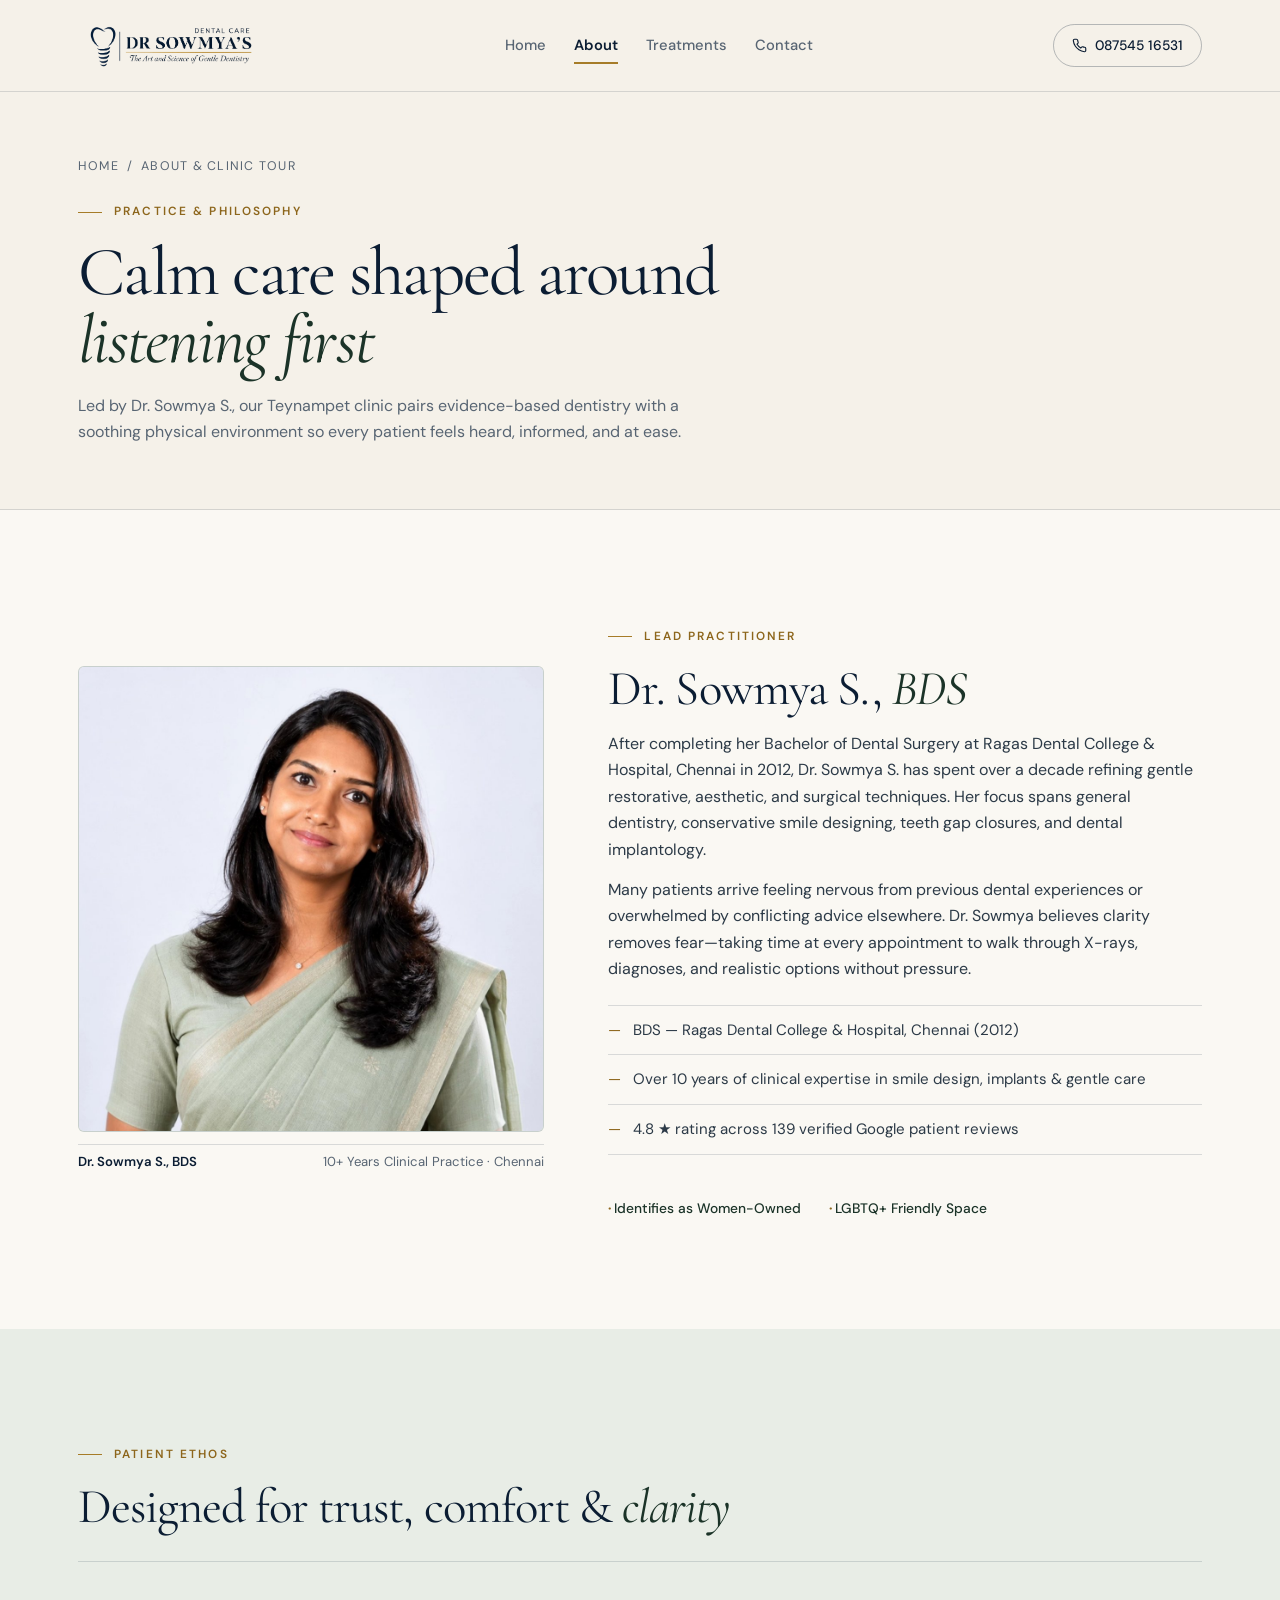
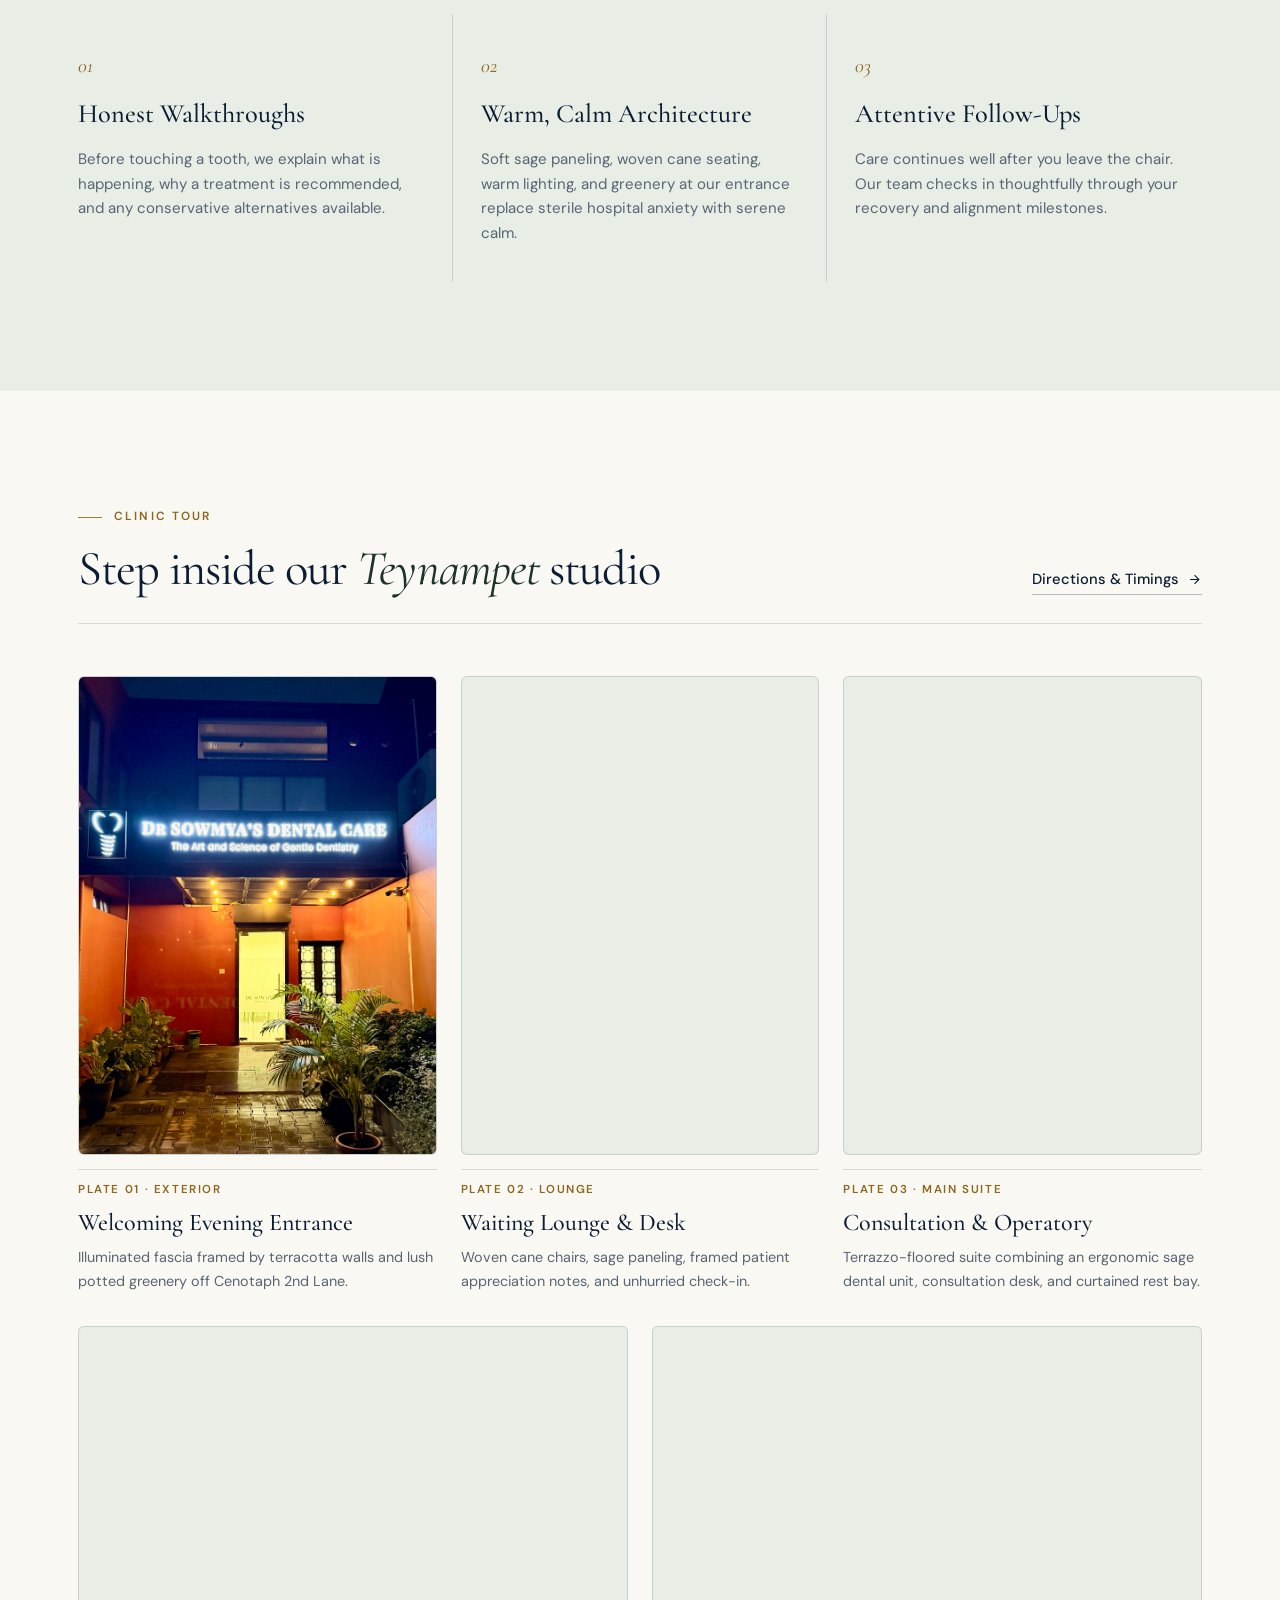
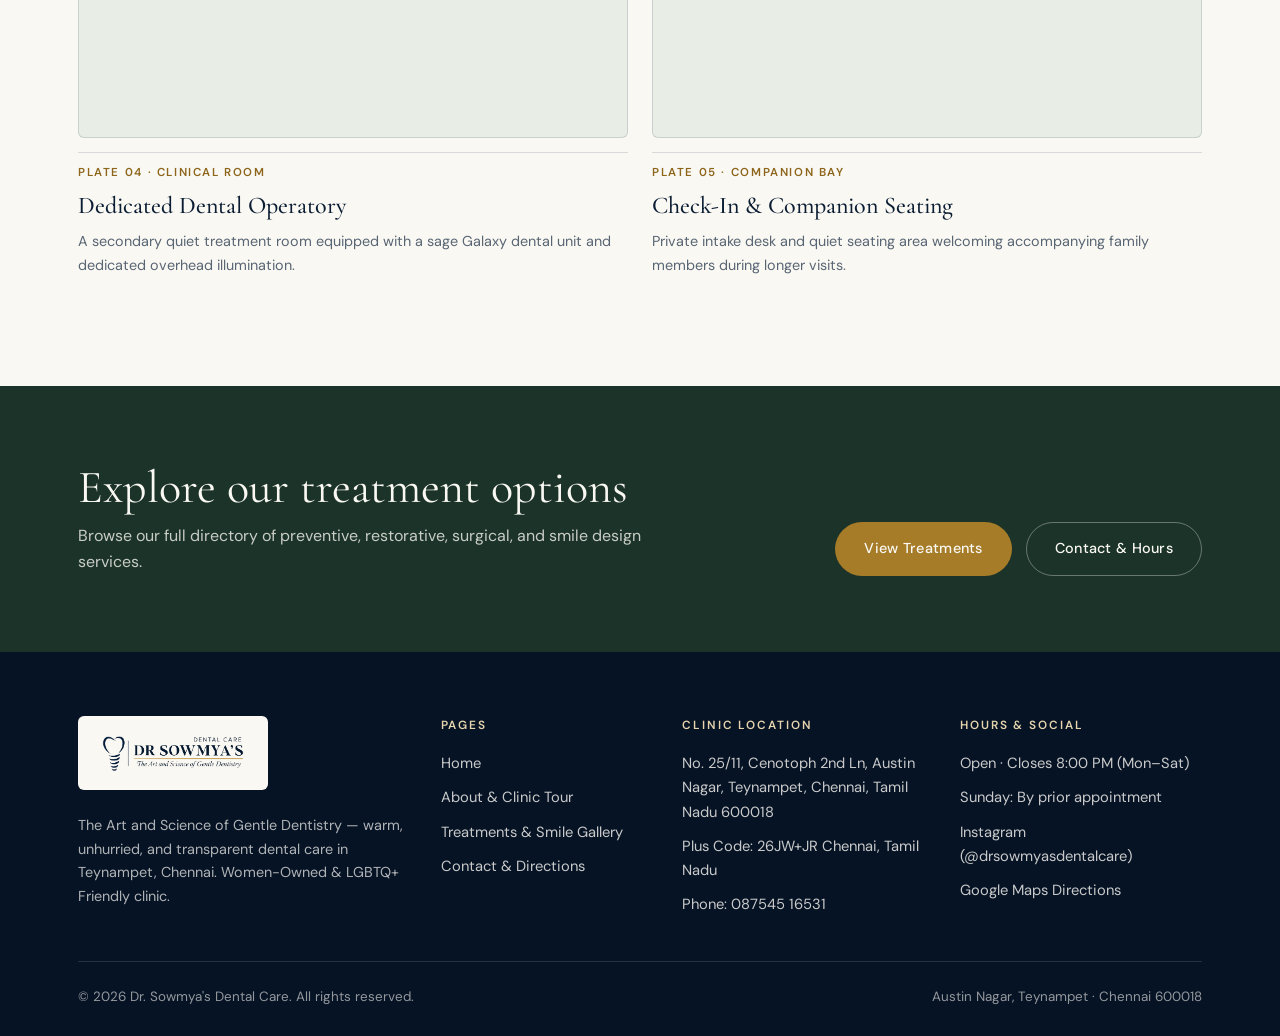
==== commit 7ca195b4: "Redesign all 4 pages with anti-slop architectural editorial design system" ====
--- a/about.html
+++ b/about.html
@@ -15,7 +15,7 @@
 
   <link rel="preconnect" href="https://fonts.googleapis.com">
   <link rel="preconnect" href="https://fonts.gstatic.com" crossorigin>
-  <link href="https://fonts.googleapis.com/css2?family=Cormorant+Garamond:ital,wght@0,500;0,600;0,700;1,500;1,600&family=Plus+Jakarta+Sans:wght@400;500;600;700&display=swap" rel="stylesheet">
+  <link href="https://fonts.googleapis.com/css2?family=Cormorant+Garamond:ital,wght@0,400;0,500;0,600;1,400;1,500&family=DM+Sans:opsz,wght@9..40,400;9..40,500;9..40,600&display=swap" rel="stylesheet">
 
   <link rel="icon" type="image/png" href="assets/logo.png">
   <link rel="stylesheet" href="css/styles.css">
@@ -60,15 +60,15 @@
       </nav>
 
       <div class="header-actions">
-        <a class="btn btn--primary btn--sm" href="tel:+918754516531">
-          <svg viewBox="0 0 24 24" fill="none" stroke="currentColor" stroke-width="2" aria-hidden="true">
+        <a class="header-phone-link" href="tel:+918754516531">
+          <svg viewBox="0 0 24 24" fill="none" stroke="currentColor" stroke-width="1.8" aria-hidden="true">
             <path d="M22 16.92v3a2 2 0 0 1-2.18 2 19.79 19.79 0 0 1-8.63-3.07 19.5 19.5 0 0 1-6-6A19.79 19.79 0 0 1 2.12 4.18 2 2 0 0 1 4.11 2h3a2 2 0 0 1 2 1.72c.12.96.36 1.9.7 2.81a2 2 0 0 1-.45 2.11L8.09 9.91a16 16 0 0 0 6 6l1.27-1.27a2 2 0 0 1 2.11-.45c.91.34 1.85.58 2.81.7A2 2 0 0 1 22 16.92z"/>
           </svg>
           <span>087545 16531</span>
         </a>
 
         <button class="nav-toggle" type="button" data-nav-toggle aria-expanded="false" aria-controls="primary-nav" aria-label="Open navigation menu">
-          <svg viewBox="0 0 24 24" fill="none" stroke="currentColor" stroke-width="2" aria-hidden="true">
+          <svg viewBox="0 0 24 24" fill="none" stroke="currentColor" stroke-width="1.8" aria-hidden="true">
             <line x1="3" y1="6" x2="21" y2="6"/>
             <line x1="3" y1="12" x2="21" y2="12"/>
             <line x1="3" y1="18" x2="21" y2="18"/>
@@ -79,7 +79,7 @@
   </header>
 
   <main id="main-content">
-    <section class="page-banner">
+    <section class="page-header-editorial">
       <div class="container">
         <nav class="breadcrumb" aria-label="Breadcrumb">
           <a href="index.html">Home</a>
@@ -87,137 +87,115 @@
           <span>About &amp; Clinic Tour</span>
         </nav>
 
-        <div class="page-banner-inner">
-          <span class="eyebrow">Our Practice &amp; Philosophy</span>
+        <div class="page-header-inner">
+          <span class="eyebrow">Practice &amp; Philosophy</span>
           <h1 class="display-title">Calm care shaped around <em>listening first</em></h1>
           <p class="lead-text">
-            Led by Dr. Sowmya S., our Teynampet clinic pairs evidence-based dentistry with a soothing physical environment so every patient feels heard, informed, and genuinely comfortable.
+            Led by Dr. Sowmya S., our Teynampet clinic pairs evidence-based dentistry with a soothing physical environment so every patient feels heard, informed, and at ease.
           </p>
         </div>
       </div>
     </section>
 
     <!-- Dr. Sowmya Profile -->
-    <section class="section section--white">
+    <section class="section section--light">
       <div class="container split-grid">
-        <div class="portrait-frame portrait-frame--square" data-reveal>
-          <img
-            src="assets/dr-sowmya-s-dentist-teynampet.jpg"
-            alt="Dr. Sowmya S., BDS — Founder and Lead Dentist at Dr. Sowmya's Dental Care"
-            width="1080"
-            height="1080"
-          >
-          <div class="portrait-caption-badge">
+        <figure class="editorial-figure" data-reveal>
+          <div class="editorial-frame editorial-frame--square">
+            <img
+              src="assets/dr-sowmya-s-dentist-teynampet.jpg"
+              alt="Dr. Sowmya S., BDS — Founder and Lead Dentist at Dr. Sowmya's Dental Care"
+              width="1080"
+              height="1080"
+            >
+          </div>
+          <figcaption class="editorial-caption">
             <strong>Dr. Sowmya S., BDS</strong>
-            <span>10+ Years in Clinical Dentistry · Chennai</span>
-          </div>
-        </div>
+            <span>10+ Years Clinical Practice · Chennai</span>
+          </figcaption>
+        </figure>
 
         <div data-reveal data-reveal-delay="1">
           <span class="eyebrow">Lead Practitioner</span>
           <h2 class="section-title">Dr. Sowmya S., <em>BDS</em></h2>
           <p style="margin-top: 16px;">
-            After completing her Bachelor of Dental Surgery at Ragas Dental College &amp; Hospital, Chennai in 2012, Dr. Sowmya S. has spent over a decade refining gentle restorative, aesthetic, and surgical techniques. Her practice focuses on general dentistry, conservative smile designing, teeth gap closures, and dental implantology.
+            After completing her Bachelor of Dental Surgery at Ragas Dental College &amp; Hospital, Chennai in 2012, Dr. Sowmya S. has spent over a decade refining gentle restorative, aesthetic, and surgical techniques. Her focus spans general dentistry, conservative smile designing, teeth gap closures, and dental implantology.
           </p>
           <p style="margin-top: 14px;">
             Many patients arrive feeling nervous from previous dental experiences or overwhelmed by conflicting advice elsewhere. Dr. Sowmya believes clarity removes fear—taking time at every appointment to walk through X-rays, diagnoses, and realistic options without pressure.
           </p>
 
           <ul class="credentials-list">
-            <li>
-              <svg viewBox="0 0 24 24" fill="none" stroke="currentColor" stroke-width="2" aria-hidden="true"><polyline points="20 6 9 17 4 12"/></svg>
-              <span>BDS — Ragas Dental College &amp; Hospital, Chennai (2012)</span>
-            </li>
-            <li>
-              <svg viewBox="0 0 24 24" fill="none" stroke="currentColor" stroke-width="2" aria-hidden="true"><polyline points="20 6 9 17 4 12"/></svg>
-              <span>Over 10 years of clinical expertise in smile design, implants &amp; gentle care</span>
-            </li>
-            <li>
-              <svg viewBox="0 0 24 24" fill="none" stroke="currentColor" stroke-width="2" aria-hidden="true"><polyline points="20 6 9 17 4 12"/></svg>
-              <span>4.8 ★ rating across 139 verified Google patient reviews</span>
-            </li>
+            <li>BDS — Ragas Dental College &amp; Hospital, Chennai (2012)</li>
+            <li>Over 10 years of clinical expertise in smile design, implants &amp; gentle care</li>
+            <li>4.8 ★ rating across 139 verified Google patient reviews</li>
           </ul>
 
-          <div class="trust-badges">
-            <span class="trust-pill trust-pill--sage">
-              <svg viewBox="0 0 24 24" fill="none" stroke="currentColor" stroke-width="2" aria-hidden="true"><path d="M12 22s8-4 8-10V5l-8-3-8 3v7c0 6 8 10 8 10z"/></svg>
-              <span>Identifies as Women-Owned</span>
-            </span>
-            <span class="trust-pill trust-pill--gold">
-              <svg viewBox="0 0 24 24" fill="none" stroke="currentColor" stroke-width="2" aria-hidden="true"><path d="M20.84 4.61a5.5 5.5 0 0 0-7.78 0L12 5.67l-1.06-1.06a5.5 5.5 0 0 0-7.78 7.78l1.06 1.06L12 21.23l7.78-7.78 1.06-1.06a5.5 5.5 0 0 0 0-7.78z"/></svg>
-              <span>LGBTQ+ Friendly Space</span>
-            </span>
+          <div class="inclusivity-facts">
+            <span>Identifies as Women-Owned</span>
+            <span>LGBTQ+ Friendly Space</span>
           </div>
         </div>
       </div>
     </section>
 
     <!-- 3 Practice Pillars -->
-    <section class="section section--cream">
+    <section class="section section--sage">
       <div class="container">
-        <div class="section-header section-header--center" data-reveal>
-          <span class="eyebrow">What Patients Notice First</span>
-          <h2 class="section-title">Designed for trust, comfort &amp; <em>clarity</em></h2>
-        </div>
-
-        <div class="cards-grid-3">
-          <article class="clinical-card" data-reveal data-reveal-delay="1">
-            <div class="card-icon" aria-hidden="true">
-              <svg viewBox="0 0 24 24" fill="none" stroke="currentColor" stroke-width="1.8">
-                <path d="M21 15a2 2 0 0 1-2 2H7l-4 4V5a2 2 0 0 1 2-2h14a2 2 0 0 1 2 2z"/>
-              </svg>
-            </div>
+        <div class="section-head-split" data-reveal>
+          <div>
+            <span class="eyebrow">Patient Ethos</span>
+            <h2 class="section-title">Designed for trust, comfort &amp; <em>clarity</em></h2>
+          </div>
+        </div>
+
+        <div class="editorial-cols-3">
+          <article class="editorial-pillar" data-reveal>
+            <span class="editorial-review-num">01</span>
             <h3>Honest Walkthroughs</h3>
             <p>
               Before touching a tooth, we explain what is happening, why a treatment is recommended, and any conservative alternatives available.
             </p>
           </article>
 
-          <article class="clinical-card" data-reveal data-reveal-delay="2">
-            <div class="card-icon" aria-hidden="true">
-              <svg viewBox="0 0 24 24" fill="none" stroke="currentColor" stroke-width="1.8">
-                <path d="M12 2.69l5.66 5.66a8 8 0 1 1-11.31 0z"/>
-              </svg>
-            </div>
-            <h3>Warm, Non-Clinical Calm</h3>
+          <article class="editorial-pillar" data-reveal data-reveal-delay="1">
+            <span class="editorial-review-num">02</span>
+            <h3>Warm, Calm Architecture</h3>
             <p>
-              Soft sage tones, cane seating, warm lighting, and greenery at our entrance replace cold hospital anxiety with serene comfort.
+              Soft sage paneling, woven cane seating, warm lighting, and greenery at our entrance replace sterile hospital anxiety with serene calm.
             </p>
           </article>
 
-          <article class="clinical-card" data-reveal data-reveal-delay="3">
-            <div class="card-icon" aria-hidden="true">
-              <svg viewBox="0 0 24 24" fill="none" stroke="currentColor" stroke-width="1.8">
-                <path d="M22 11.08V12a10 10 0 1 1-5.93-9.14"/>
-                <polyline points="22 4 12 14.01 9 11.01"/>
-              </svg>
-            </div>
+          <article class="editorial-pillar" data-reveal data-reveal-delay="2">
+            <span class="editorial-review-num">03</span>
             <h3>Attentive Follow-Ups</h3>
             <p>
-              Care does not stop when you step out of the chair. Our team checks in thoughtfully through your recovery and alignment milestones.
+              Care continues well after you leave the chair. Our team checks in thoughtfully through your recovery and alignment milestones.
             </p>
           </article>
         </div>
       </div>
     </section>
 
-    <!-- Complete Clinic Tour (All 6 Clinic Photos Appropriately Placed) -->
-    <section class="section section--white" id="clinic-tour">
+    <!-- Complete Clinic Tour (All Clinic Photos Appropriately Placed) -->
+    <section class="section section--light" id="clinic-tour">
       <div class="container">
-        <div class="section-header" data-reveal>
+        <div class="section-head-split" data-reveal>
           <div>
             <span class="eyebrow">Clinic Tour</span>
-            <h2 class="section-title">Step inside our <em>Teynampet</em> space</h2>
-            <p class="lead-text" style="margin-top: 12px;">
-              A calm, thoughtful layout built around patient privacy, warm acoustics, and spotless clinical hygiene at Cenotaph 2nd Lane.
-            </p>
+            <h2 class="section-title">Step inside our <em>Teynampet</em> studio</h2>
           </div>
-          <a class="btn btn--outline" href="contact.html">Directions &amp; Hours</a>
+          <a class="editorial-link" href="contact.html">
+            <span>Directions &amp; Timings</span>
+            <svg viewBox="0 0 24 24" fill="none" stroke="currentColor" stroke-width="1.8" aria-hidden="true">
+              <line x1="5" y1="12" x2="19" y2="12"/>
+              <polyline points="12 5 19 12 12 19"/>
+            </svg>
+          </a>
         </div>
 
         <div class="tour-grid">
-          <!-- Featured 3 Primary Renovated Spaces -->
-          <article class="tour-card tour-card--featured tour-card--tall" data-reveal data-reveal-delay="1">
+          <article class="tour-card tour-card--featured tour-card--tall" data-reveal>
             <div class="tour-media">
               <img
                 src="assets/dr-sowmyas-dental-care-exterior-chennai.jpg"
@@ -229,13 +207,13 @@
               >
             </div>
             <div class="tour-body">
-              <span class="tour-label">Clinic Exterior</span>
+              <span class="tour-label">Plate 01 · Exterior</span>
               <h3>Welcoming Evening Entrance</h3>
-              <p>Easily recognizable illuminated fascia framed by warm terracotta walls and lush potted greenery off Cenotaph 2nd Lane.</p>
-            </div>
-          </article>
-
-          <article class="tour-card tour-card--featured tour-card--tall" data-reveal data-reveal-delay="2">
+              <p>Illuminated fascia framed by terracotta walls and lush potted greenery off Cenotaph 2nd Lane.</p>
+            </div>
+          </article>
+
+          <article class="tour-card tour-card--featured tour-card--tall" data-reveal data-reveal-delay="1">
             <div class="tour-media">
               <img
                 src="assets/clinic-waiting-lounge-reception.jpg"
@@ -247,13 +225,13 @@
               >
             </div>
             <div class="tour-body">
-              <span class="tour-label">Patient Lounge</span>
-              <h3>Calm Waiting Lounge &amp; Desk</h3>
-              <p>Woven cane chairs, sage paneling, framed patient appreciation notes, and unhurried check-in greeting every visitor.</p>
-            </div>
-          </article>
-
-          <article class="tour-card tour-card--featured tour-card--tall" data-reveal data-reveal-delay="3">
+              <span class="tour-label">Plate 02 · Lounge</span>
+              <h3>Waiting Lounge &amp; Desk</h3>
+              <p>Woven cane chairs, sage paneling, framed patient appreciation notes, and unhurried check-in.</p>
+            </div>
+          </article>
+
+          <article class="tour-card tour-card--featured tour-card--tall" data-reveal data-reveal-delay="2">
             <div class="tour-media">
               <img
                 src="assets/main-dental-treatment-suite.jpg"
@@ -265,14 +243,13 @@
               >
             </div>
             <div class="tour-body">
-              <span class="tour-label">Treatment Suite</span>
-              <h3>Main Consultation &amp; Operatory</h3>
-              <p>Spacious terrazzo-floored suite combining an ergonomic sage dental chair, one-on-one consultation table, and curtained rest bay.</p>
-            </div>
-          </article>
-
-          <!-- Additional Clinic Rooms (Completing all uploaded clinic spaces) -->
-          <article class="tour-card" data-reveal data-reveal-delay="1">
+              <span class="tour-label">Plate 03 · Main Suite</span>
+              <h3>Consultation &amp; Operatory</h3>
+              <p>Terrazzo-floored suite combining an ergonomic sage dental unit, consultation desk, and curtained rest bay.</p>
+            </div>
+          </article>
+
+          <article class="tour-card" data-reveal>
             <div class="tour-media">
               <img
                 src="assets/dental-operatory-chair-room.jpg"
@@ -284,13 +261,13 @@
               >
             </div>
             <div class="tour-body">
-              <span class="tour-label">Clinical Room</span>
+              <span class="tour-label">Plate 04 · Clinical Room</span>
               <h3>Dedicated Dental Operatory</h3>
-              <p>A secondary quiet treatment room equipped with an ergonomic Galaxy sage dental unit and dedicated overhead illumination for focused procedures.</p>
-            </div>
-          </article>
-
-          <article class="tour-card" data-reveal data-reveal-delay="2">
+              <p>A secondary quiet treatment room equipped with a sage Galaxy dental unit and dedicated overhead illumination.</p>
+            </div>
+          </article>
+
+          <article class="tour-card" data-reveal data-reveal-delay="1">
             <div class="tour-media">
               <img
                 src="assets/clinic-front-desk-seating.jpg"
@@ -302,26 +279,24 @@
               >
             </div>
             <div class="tour-body">
-              <span class="tour-label">Reception &amp; Intake</span>
-              <h3>Front Check-In &amp; Companion Seating</h3>
-              <p>Private intake desk and quiet seating area welcoming family members and caregivers accompanying patients during longer visits.</p>
-            </div>
-          </article>
-        </div>
-      </div>
-    </section>
-
-    <section class="section section--cream" style="padding-top: 24px;">
-      <div class="container">
-        <div class="visit-banner" data-reveal>
-          <div class="visit-banner-copy">
-            <h2>Ready to explore treatment options?</h2>
-            <p>Browse our full range of preventive, restorative, surgical, and smile design services or visit us in Teynampet.</p>
-          </div>
-          <div class="visit-banner-actions">
-            <a class="btn btn--gold" href="treatments.html">View Treatments</a>
-            <a class="btn btn--outline-light" href="contact.html">Contact &amp; Hours</a>
-          </div>
+              <span class="tour-label">Plate 05 · Companion Bay</span>
+              <h3>Check-In &amp; Companion Seating</h3>
+              <p>Private intake desk and quiet seating area welcoming accompanying family members during longer visits.</p>
+            </div>
+          </article>
+        </div>
+      </div>
+    </section>
+
+    <section class="visit-band">
+      <div class="container visit-band-inner" data-reveal>
+        <div>
+          <h2>Explore our treatment options</h2>
+          <p>Browse our full directory of preventive, restorative, surgical, and smile design services.</p>
+        </div>
+        <div class="visit-band-actions">
+          <a class="btn btn--gold" href="treatments.html">View Treatments</a>
+          <a class="btn btn--outline-light" href="contact.html">Contact &amp; Hours</a>
         </div>
       </div>
     </section>
--- a/css/styles.css
+++ b/css/styles.css
@@ -1,63 +1,52 @@
 /* ==========================================================================
-   Dr. Sowmya's Dental Care — Editorial Calm Clinical Design System
-   Strict Vanilla CSS3 | Palette derived from brand logo & Teynampet clinic
+   Dr. Sowmya's Dental Care — Editorial Dental Studio Design System
+   Strict Vanilla CSS3 | Anti-Slop Architecture: Tactile Paper, Botanical
+   Deep Green, Midnight Navy, Burnished Gold & Hairline Grid Structure
    ========================================================================== */
 
 :root {
-  /* Core Brand & Clinic Interior Palette */
+  /* Palette derived from brand logo & Teynampet clinic materials */
+  --paper: #F5F1E9;
+  --paper-light: #FAF8F3;
+  --sage-wash: #E8EDE6;
+  --sage-line: #CCD6C8;
+
+  --forest-950: #102119;
+  --forest-900: #1B3328;
+  --forest-800: #254335;
+
   --navy-950: #061325;
-  --navy-900: #0B1F3A;
-  --navy-800: #132E53;
-  --navy-700: #1F406D;
-
-  --gold-600: #99701E;
-  --gold-500: #B5882B;
-  --gold-200: #E8D9B5;
-  --gold-100: #F7F1E2;
-
-  --sage-700: #3E5641;
-  --sage-600: #4F6A52;
-  --sage-500: #6F8B72;
-  --sage-200: #CFDDD0;
-  --sage-100: #ECF2EC;
-
-  --terracotta-500: #A95A42;
-  --terracotta-100: #F7EAE6;
-
-  --cream-100: #F3EEE3;
-  --cream-50: #FAF7F1;
-  --surface-white: #FFFFFF;
-
-  --ink-900: #0B1F3A;
-  --ink-700: #2F3E4E;
-  --ink-500: #5A6877;
-  --border-subtle: rgba(11, 31, 58, 0.10);
-  --border-strong: rgba(11, 31, 58, 0.18);
+  --navy-900: #0B1D33;
+  --navy-800: #153152;
+
+  --gold-600: #8D661C;
+  --gold-500: #A67C28;
+  --gold-200: #E5D4AD;
+
+  --ink: #0B1D33;
+  --ink-body: #2C3A47;
+  --ink-muted: #586573;
+
+  --rule: rgba(11, 29, 51, 0.14);
+  --rule-strong: rgba(11, 29, 51, 0.28);
+  --rule-light: rgba(250, 248, 243, 0.18);
 
   /* Typography */
   --font-display: 'Cormorant Garamond', Georgia, 'Times New Roman', serif;
-  --font-sans: 'Plus Jakarta Sans', -apple-system, BlinkMacSystemFont, 'Segoe UI', Roboto, sans-serif;
-
-  /* Spacing & Radii */
-  --container-max: 1200px;
-  --radius-sm: 8px;
-  --radius-md: 14px;
-  --radius-lg: 22px;
-  --radius-pill: 999px;
-
-  /* Shadows */
-  --shadow-xs: 0 2px 8px rgba(11, 31, 58, 0.05);
-  --shadow-sm: 0 8px 24px rgba(11, 31, 58, 0.06);
-  --shadow-md: 0 18px 44px rgba(11, 31, 58, 0.09);
-  --shadow-lg: 0 28px 64px rgba(11, 31, 58, 0.13);
+  --font-sans: 'DM Sans', -apple-system, BlinkMacSystemFont, 'Segoe UI', sans-serif;
+
+  /* Spacing & Layout */
+  --container-max: 1220px;
+  --radius-editorial: 6px;
+  --radius-btn: 999px;
+  --header-height: 92px;
 
   /* Motion */
-  --ease-out: cubic-bezier(0.22, 1, 0.36, 1);
-  --header-height: 82px;
+  --ease-editorial: cubic-bezier(0.22, 1, 0.36, 1);
 }
 
 /* ==========================================================================
-   Reset & Base
+   Base & Reset
    ========================================================================== */
 *,
 *::before,
@@ -75,8 +64,8 @@
   font-family: var(--font-sans);
   font-size: 16px;
   line-height: 1.65;
-  color: var(--ink-700);
-  background-color: var(--cream-50);
+  color: var(--ink-body);
+  background-color: var(--paper);
   -webkit-font-smoothing: antialiased;
   overflow-x: clip;
 }
@@ -113,27 +102,14 @@
   outline-offset: 3px;
 }
 
-.sr-only {
-  position: absolute;
-  width: 1px;
-  height: 1px;
-  padding: 0;
-  margin: -1px;
-  overflow: hidden;
-  clip: rect(0, 0, 0, 0);
-  white-space: nowrap;
-  border: 0;
-}
-
 .skip-link {
   position: absolute;
   left: -9999px;
   top: 12px;
-  z-index: 2000;
+  z-index: 3000;
   background: var(--navy-900);
-  color: var(--surface-white);
+  color: var(--paper-light);
   padding: 10px 18px;
-  border-radius: var(--radius-sm);
   font-weight: 600;
 }
 
@@ -145,271 +121,248 @@
   width: 100%;
   max-width: var(--container-max);
   margin-inline: auto;
-  padding-inline: clamp(20px, 4vw, 40px);
+  padding-inline: clamp(20px, 4vw, 48px);
 }
 
 .section {
-  padding-block: clamp(64px, 8vw, 108px);
-}
-
-.section--white {
-  background-color: var(--surface-white);
-}
-
-.section--cream {
-  background-color: var(--cream-50);
+  padding-block: clamp(72px, 8.5vw, 118px);
+}
+
+.section--paper {
+  background-color: var(--paper);
+}
+
+.section--light {
+  background-color: var(--paper-light);
 }
 
 .section--sage {
-  background-color: var(--sage-100);
-}
-
-.section--navy {
-  background-color: var(--navy-900);
-  color: var(--surface-white);
+  background-color: var(--sage-wash);
+}
+
+.section--forest {
+  background-color: var(--forest-900);
+  color: var(--paper-light);
 }
 
 /* ==========================================================================
-   Typography Helpers
+   Editorial Typography
    ========================================================================== */
 .eyebrow {
   display: inline-flex;
   align-items: center;
-  gap: 10px;
-  font-size: 0.78rem;
-  font-weight: 700;
-  letter-spacing: 0.14em;
+  gap: 12px;
+  font-size: 0.74rem;
+  font-weight: 600;
+  letter-spacing: 0.18em;
   text-transform: uppercase;
   color: var(--gold-600);
-  margin-bottom: 14px;
+  margin-bottom: 16px;
 }
 
 .eyebrow::before {
   content: "";
-  width: 28px;
-  height: 1.5px;
+  width: 24px;
+  height: 1px;
   background-color: var(--gold-500);
 }
 
-.section--navy .eyebrow {
+.section--forest .eyebrow {
   color: var(--gold-200);
 }
 
-.section--navy .eyebrow::before {
+.section--forest .eyebrow::before {
   background-color: var(--gold-200);
 }
 
 .display-title {
   font-family: var(--font-display);
-  font-weight: 600;
-  font-size: clamp(2.4rem, 4.8vw, 4.1rem);
-  line-height: 1.07;
-  letter-spacing: -0.015em;
-  color: var(--navy-900);
+  font-weight: 400;
+  font-size: clamp(2.65rem, 5.4vw, 4.7rem);
+  line-height: 0.99;
+  letter-spacing: -0.025em;
+  color: var(--ink);
 }
 
 .display-title em {
   font-style: italic;
-  font-weight: 500;
-  color: var(--sage-700);
+  font-weight: 400;
+  color: var(--forest-900);
 }
 
 .section-title {
   font-family: var(--font-display);
-  font-weight: 600;
-  font-size: clamp(2rem, 3.6vw, 3rem);
-  line-height: 1.12;
-  color: var(--navy-900);
-}
-
-.section--navy .section-title {
-  color: var(--surface-white);
+  font-weight: 400;
+  font-size: clamp(2.15rem, 3.8vw, 3.3rem);
+  line-height: 1.08;
+  letter-spacing: -0.02em;
+  color: var(--ink);
 }
 
 .section-title em {
   font-style: italic;
-  font-weight: 500;
-  color: var(--sage-700);
-}
-
-.section--navy .section-title em {
+  font-weight: 400;
+  color: var(--forest-900);
+}
+
+.section--forest .section-title {
+  color: var(--paper-light);
+}
+
+.section--forest .section-title em {
   color: var(--gold-200);
 }
 
 .lead-text {
-  font-size: clamp(1.02rem, 1.3vw, 1.16rem);
-  color: var(--ink-500);
-  max-width: 62ch;
-}
-
-.section--navy .lead-text {
-  color: rgba(255, 255, 255, 0.78);
-}
-
-.section-header {
+  font-size: clamp(1rem, 1.25vw, 1.12rem);
+  color: var(--ink-muted);
+  max-width: 56ch;
+}
+
+.section--forest .lead-text {
+  color: rgba(250, 248, 243, 0.78);
+}
+
+.section-head-split {
   display: flex;
   flex-wrap: wrap;
   justify-content: space-between;
   align-items: flex-end;
   gap: 24px;
-  margin-bottom: clamp(36px, 5vw, 56px);
-}
-
-.section-header--center {
-  flex-direction: column;
-  align-items: center;
-  text-align: center;
-}
-
-.section-header--center .eyebrow::after {
-  content: "";
-  width: 28px;
-  height: 1.5px;
-  background-color: var(--gold-500);
+  padding-bottom: 28px;
+  border-bottom: 1px solid var(--rule);
+  margin-bottom: clamp(32px, 4.5vw, 52px);
+}
+
+.section--forest .section-head-split {
+  border-bottom-color: var(--rule-light);
 }
 
 /* ==========================================================================
-   Buttons & Trust Pills
+   Restrained Buttons & Architectural Links
    ========================================================================== */
 .btn {
   display: inline-flex;
   align-items: center;
   justify-content: center;
   gap: 10px;
-  padding: 14px 26px;
-  border-radius: var(--radius-pill);
-  font-size: 0.94rem;
-  font-weight: 600;
-  letter-spacing: 0.01em;
-  border: 1.5px solid transparent;
-  transition: transform 0.25s var(--ease-out), background-color 0.25s ease, color 0.25s ease, box-shadow 0.25s ease, border-color 0.25s ease;
+  padding: 14px 28px;
+  border-radius: var(--radius-btn);
+  font-size: 0.9rem;
+  font-weight: 500;
+  letter-spacing: 0.02em;
+  border: 1px solid transparent;
+  transition: background-color 0.25s ease, color 0.25s ease, border-color 0.25s ease, transform 0.25s var(--ease-editorial);
   white-space: nowrap;
 }
 
 .btn svg {
-  width: 18px;
-  height: 18px;
-  flex-shrink: 0;
-}
-
-.btn--primary {
-  background-color: var(--navy-900);
-  color: var(--surface-white);
-  box-shadow: var(--shadow-xs);
-}
-
-.btn--primary:hover {
-  background-color: var(--navy-800);
-  transform: translateY(-2px);
-  box-shadow: var(--shadow-sm);
-}
-
-.btn--gold {
-  background-color: var(--gold-500);
-  color: var(--surface-white);
-}
-
-.btn--gold:hover {
-  background-color: var(--gold-600);
-  transform: translateY(-2px);
-  box-shadow: var(--shadow-sm);
-}
-
-.btn--sage {
-  background-color: var(--sage-600);
-  color: var(--surface-white);
-}
-
-.btn--sage:hover {
-  background-color: var(--sage-700);
-  transform: translateY(-2px);
-}
-
-.btn--outline {
-  background-color: transparent;
-  color: var(--navy-900);
-  border-color: var(--border-strong);
-}
-
-.btn--outline:hover {
-  border-color: var(--navy-900);
-  background-color: rgba(11, 31, 58, 0.04);
-  transform: translateY(-2px);
-}
-
-.btn--outline-light {
-  background-color: transparent;
-  color: var(--surface-white);
-  border-color: rgba(255, 255, 255, 0.34);
-}
-
-.btn--outline-light:hover {
-  border-color: var(--surface-white);
-  background-color: rgba(255, 255, 255, 0.08);
-  transform: translateY(-2px);
-}
-
-.btn--sm {
-  padding: 10px 18px;
-  font-size: 0.88rem;
-}
-
-.trust-badges {
-  display: flex;
-  flex-wrap: wrap;
-  gap: 10px;
-}
-
-.trust-pill {
-  display: inline-flex;
-  align-items: center;
-  gap: 8px;
-  padding: 7px 14px;
-  border-radius: var(--radius-pill);
-  font-size: 0.84rem;
-  font-weight: 600;
-  background-color: var(--surface-white);
-  color: var(--navy-900);
-  border: 1px solid var(--border-subtle);
-  box-shadow: var(--shadow-xs);
-}
-
-.trust-pill svg {
   width: 16px;
   height: 16px;
   flex-shrink: 0;
 }
 
-.trust-pill--sage {
-  background-color: var(--sage-100);
-  color: var(--sage-700);
-  border-color: var(--sage-200);
-}
-
-.trust-pill--gold {
-  background-color: var(--gold-100);
-  color: var(--navy-900);
-  border-color: var(--gold-200);
+.btn--primary {
+  background-color: var(--navy-900);
+  color: var(--paper-light);
+}
+
+.btn--primary:hover {
+  background-color: var(--forest-900);
+  transform: translateY(-1px);
+}
+
+.btn--gold {
+  background-color: var(--gold-500);
+  color: var(--paper-light);
+}
+
+.btn--gold:hover {
+  background-color: var(--gold-600);
+  transform: translateY(-1px);
+}
+
+.btn--outline {
+  background-color: transparent;
+  color: var(--ink);
+  border-color: var(--rule-strong);
+}
+
+.btn--outline:hover {
+  border-color: var(--ink);
+  background-color: rgba(11, 29, 51, 0.04);
+}
+
+.btn--outline-light {
+  background-color: transparent;
+  color: var(--paper-light);
+  border-color: rgba(250, 248, 243, 0.35);
+}
+
+.btn--outline-light:hover {
+  border-color: var(--paper-light);
+  background-color: rgba(250, 248, 243, 0.08);
+}
+
+.btn--sm {
+  padding: 10px 20px;
+  font-size: 0.85rem;
+}
+
+.editorial-link {
+  display: inline-flex;
+  align-items: center;
+  gap: 8px;
+  font-size: 0.92rem;
+  font-weight: 500;
+  color: var(--ink);
+  padding-bottom: 3px;
+  border-bottom: 1px solid var(--rule-strong);
+  transition: border-color 0.25s ease, color 0.25s ease;
+}
+
+.editorial-link svg {
+  width: 15px;
+  height: 15px;
+  transition: transform 0.25s var(--ease-editorial);
+}
+
+.editorial-link:hover {
+  color: var(--forest-900);
+  border-bottom-color: var(--gold-500);
+}
+
+.editorial-link:hover svg {
+  transform: translateX(4px);
+}
+
+.section--forest .editorial-link {
+  color: var(--paper-light);
+  border-bottom-color: rgba(250, 248, 243, 0.4);
+}
+
+.section--forest .editorial-link:hover {
+  color: var(--gold-200);
+  border-bottom-color: var(--gold-200);
 }
 
 /* ==========================================================================
-   Header & 4-Page Navigation
+   Header & Minimalist Navigation
    ========================================================================== */
 .site-header {
   position: sticky;
   top: 0;
   z-index: 1000;
   height: var(--header-height);
-  background-color: rgba(255, 255, 255, 0.94);
-  backdrop-filter: blur(14px);
-  -webkit-backdrop-filter: blur(14px);
-  border-bottom: 1px solid var(--border-subtle);
-  transition: box-shadow 0.3s ease, background-color 0.3s ease;
+  background-color: rgba(245, 241, 233, 0.94);
+  backdrop-filter: blur(12px);
+  -webkit-backdrop-filter: blur(12px);
+  border-bottom: 1px solid var(--rule);
+  transition: background-color 0.25s ease;
 }
 
 .site-header.is-scrolled {
-  background-color: rgba(255, 255, 255, 0.98);
-  box-shadow: var(--shadow-sm);
+  background-color: rgba(250, 248, 243, 0.98);
 }
 
 .header-inner {
@@ -427,7 +380,7 @@
 }
 
 .brand-logo {
-  height: 50px;
+  height: 62px;
   width: auto;
   object-fit: contain;
 }
@@ -435,47 +388,41 @@
 .primary-nav {
   display: flex;
   align-items: center;
-  gap: 8px;
 }
 
 .nav-list {
   display: flex;
   align-items: center;
-  gap: 6px;
+  gap: 28px;
 }
 
 .nav-link {
   position: relative;
   display: inline-flex;
   align-items: center;
-  padding: 8px 16px;
-  border-radius: var(--radius-pill);
-  font-size: 0.94rem;
+  padding-block: 6px;
+  font-size: 0.92rem;
   font-weight: 500;
-  color: var(--ink-700);
-  transition: color 0.22s ease, background-color 0.22s ease;
+  color: var(--ink-muted);
+  transition: color 0.2s ease;
 }
 
 .nav-link:hover {
-  color: var(--navy-900);
-  background-color: var(--cream-50);
+  color: var(--ink);
 }
 
 .nav-link.is-active {
-  color: var(--navy-900);
+  color: var(--ink);
   font-weight: 600;
-  background-color: var(--sage-100);
 }
 
 .nav-link.is-active::after {
   content: "";
   position: absolute;
-  bottom: 4px;
-  left: 50%;
-  transform: translateX(-50%);
-  width: 18px;
-  height: 2px;
-  border-radius: 2px;
+  left: 0;
+  right: 0;
+  bottom: 0;
+  height: 1.5px;
   background-color: var(--gold-500);
 }
 
@@ -483,6 +430,30 @@
   display: flex;
   align-items: center;
   gap: 12px;
+}
+
+.header-phone-link {
+  display: inline-flex;
+  align-items: center;
+  gap: 8px;
+  padding: 9px 18px;
+  border-radius: var(--radius-btn);
+  border: 1px solid var(--rule-strong);
+  font-size: 0.86rem;
+  font-weight: 500;
+  color: var(--ink);
+  transition: background-color 0.2s ease, color 0.2s ease, border-color 0.2s ease;
+}
+
+.header-phone-link svg {
+  width: 15px;
+  height: 15px;
+}
+
+.header-phone-link:hover {
+  background-color: var(--navy-900);
+  border-color: var(--navy-900);
+  color: var(--paper-light);
 }
 
 .nav-toggle {
@@ -491,10 +462,10 @@
   height: 44px;
   align-items: center;
   justify-content: center;
-  border-radius: var(--radius-sm);
-  border: 1px solid var(--border-subtle);
-  background: var(--surface-white);
-  color: var(--navy-900);
+  border-radius: var(--radius-editorial);
+  border: 1px solid var(--rule-strong);
+  background: transparent;
+  color: var(--ink);
 }
 
 .nav-toggle svg {
@@ -503,460 +474,343 @@
 }
 
 /* ==========================================================================
-   Hero Section (Home Page)
+   Hero Section (Editorial Asymmetric Studio Spread — Zero AI Slop)
    ========================================================================== */
-.hero {
-  position: relative;
-  padding-block: clamp(44px, 6vw, 84px) clamp(56px, 7vw, 96px);
-  background: linear-gradient(180deg, var(--surface-white) 0%, var(--cream-50) 100%);
-  overflow: hidden;
-}
-
-.hero-grid {
+.hero-editorial {
+  background-color: var(--paper);
+  padding-block: clamp(28px, 4vw, 52px) clamp(56px, 6.5vw, 88px);
+  border-bottom: 1px solid var(--rule);
+}
+
+.hero-masthead {
+  display: flex;
+  flex-wrap: wrap;
+  align-items: center;
+  justify-content: space-between;
+  gap: 10px 24px;
+  padding-bottom: 18px;
+  margin-bottom: clamp(24px, 3.5vw, 44px);
+  border-bottom: 1px solid var(--rule);
+  font-size: 0.76rem;
+  font-weight: 500;
+  letter-spacing: 0.14em;
+  text-transform: uppercase;
+  color: var(--ink-muted);
+}
+
+.hero-masthead strong {
+  color: var(--ink);
+  font-weight: 600;
+}
+
+.hero-spread {
   display: grid;
-  grid-template-columns: minmax(0, 1.05fr) minmax(0, 0.95fr);
-  gap: clamp(32px, 5vw, 68px);
+  grid-template-columns: minmax(0, 1.08fr) minmax(0, 0.92fr);
+  gap: clamp(32px, 5vw, 72px);
   align-items: center;
 }
 
 .hero-copy,
-.hero-visual,
+.hero-media-column,
 .split-grid > *,
 .ba-showcase > *,
 .contact-layout > *,
-.cards-grid-2 > *,
-.cards-grid-3 > *,
-.cards-grid-4 > * {
+.editorial-cols-3 > *,
+.disciplines-grid > * {
   min-width: 0;
 }
 
-.hero-rating-badge {
-  display: inline-flex;
+.hero-copy {
+  display: flex;
+  flex-direction: column;
+  align-items: flex-start;
+}
+
+.hero-statement {
+  margin-top: 24px;
+  padding-top: 22px;
+  border-top: 1px solid var(--rule);
+  max-width: 48ch;
+  font-size: clamp(1rem, 1.22vw, 1.12rem);
+  color: var(--ink-body);
+}
+
+.hero-actions {
+  display: flex;
   flex-wrap: wrap;
   align-items: center;
-  gap: 8px 10px;
-  max-width: 100%;
-  padding: 7px 15px;
-  border-radius: var(--radius-pill);
-  background-color: var(--gold-100);
-  border: 1px solid var(--gold-200);
-  font-size: 0.86rem;
-  font-weight: 600;
-  color: var(--navy-900);
-  margin-bottom: 22px;
-}
-
-.rating-stars {
-  display: inline-flex;
-  align-items: center;
-  gap: 2px;
-  color: #D4931E;
-}
-
-.rating-stars svg {
-  width: 15px;
-  height: 15px;
-  fill: currentColor;
-}
-
-.hero-subtitle {
-  margin-top: 20px;
-  font-size: clamp(1.04rem, 1.35vw, 1.18rem);
-  color: var(--ink-500);
-  max-width: 54ch;
-}
-
-.hero-ctas {
-  display: flex;
-  flex-wrap: wrap;
-  gap: 14px;
-  margin-top: 30px;
-}
-
-.hero-meta-bar {
+  gap: 18px 28px;
+  margin-top: 28px;
+}
+
+.hero-facts-row {
+  width: 100%;
+  margin-top: clamp(32px, 4vw, 52px);
+  padding-top: 20px;
+  border-top: 1px solid var(--rule);
   display: grid;
   grid-template-columns: repeat(3, minmax(0, 1fr));
-  gap: 16px;
-  margin-top: 38px;
-  padding-top: 28px;
-  border-top: 1px solid var(--border-subtle);
-}
-
-.hero-meta-item strong {
+  gap: 18px;
+}
+
+.hero-fact-label {
   display: block;
-  font-size: 0.96rem;
-  font-weight: 700;
-  color: var(--navy-900);
-}
-
-.hero-meta-item span {
+  font-size: 0.72rem;
+  font-weight: 600;
+  letter-spacing: 0.14em;
+  text-transform: uppercase;
+  color: var(--gold-600);
+  margin-bottom: 4px;
+}
+
+.hero-fact-value {
   display: block;
-  font-size: 0.84rem;
-  color: var(--ink-500);
-  margin-top: 2px;
-}
-
-.hero-visual {
-  position: relative;
-}
-
-.hero-main-frame {
-  position: relative;
-  border-radius: var(--radius-lg);
+  font-size: 0.92rem;
+  font-weight: 500;
+  color: var(--ink);
+}
+
+/* Asymmetric Gallery Plates on Right */
+.hero-plates {
+  display: grid;
+  grid-template-columns: minmax(0, 1.12fr) minmax(0, 0.88fr);
+  gap: 18px;
+  align-items: end;
+}
+
+.hero-plate {
+  display: flex;
+  flex-direction: column;
+  gap: 10px;
+}
+
+.hero-plate-frame {
   overflow: hidden;
+  border-radius: var(--radius-editorial);
+  background-color: var(--sage-wash);
+  border: 1px solid var(--rule);
+}
+
+.hero-plate-frame--tall {
+  aspect-ratio: 3 / 4;
+}
+
+.hero-plate-frame--portrait {
   aspect-ratio: 4 / 5;
-  max-height: 620px;
-  margin-left: auto;
-  width: 92%;
-  box-shadow: var(--shadow-lg);
-  background-color: var(--cream-100);
-}
-
-.hero-main-frame img {
+}
+
+.hero-plate-frame img {
   width: 100%;
   height: 100%;
   object-fit: cover;
-  object-position: center;
-}
-
-.hero-inset-card {
-  position: absolute;
-  left: 0;
-  bottom: 28px;
-  width: clamp(190px, 38%, 240px);
-  background: var(--surface-white);
-  padding: 10px;
-  border-radius: var(--radius-md);
-  box-shadow: var(--shadow-md);
-  border: 1px solid var(--border-subtle);
-}
-
-.hero-inset-thumb {
-  border-radius: var(--radius-sm);
-  overflow: hidden;
-  aspect-ratio: 4 / 3;
-}
-
-.hero-inset-thumb img {
-  width: 100%;
-  height: 100%;
-  object-fit: cover;
-}
-
-.hero-inset-caption {
-  padding: 10px 4px 4px;
-}
-
-.hero-inset-caption strong {
-  display: block;
+  transition: transform 0.7s var(--ease-editorial);
+}
+
+.hero-plate:hover .hero-plate-frame img {
+  transform: scale(1.025);
+}
+
+.hero-plate-frame--exterior img {
+  object-position: center 42%;
+}
+
+.hero-plate-frame--doctor img {
+  object-position: center 14%;
+}
+
+.hero-plate-caption {
+  display: flex;
+  justify-content: space-between;
+  align-items: baseline;
+  gap: 10px;
+  padding-top: 2px;
+  font-size: 0.78rem;
+  color: var(--ink-muted);
+}
+
+.hero-plate-caption strong {
+  color: var(--ink);
+  font-weight: 600;
+}
+
+/* ==========================================================================
+   Inner Page Header (Architectural Print Header)
+   ========================================================================== */
+.page-header-editorial {
+  background-color: var(--paper);
+  padding-block: clamp(36px, 5vw, 68px);
+  border-bottom: 1px solid var(--rule);
+}
+
+.breadcrumb {
+  display: flex;
+  align-items: center;
+  gap: 8px;
+  font-size: 0.78rem;
+  letter-spacing: 0.1em;
+  text-transform: uppercase;
+  color: var(--ink-muted);
+  margin-bottom: 18px;
+}
+
+.breadcrumb a:hover {
+  color: var(--ink);
+  text-decoration: underline;
+}
+
+.page-header-inner {
+  max-width: 780px;
+}
+
+.page-header-inner .lead-text {
+  margin-top: 18px;
+}
+
+/* ==========================================================================
+   Numbered Editorial Disciplines / Treatments Index (Replaces Icon Cards)
+   ========================================================================== */
+.disciplines-split {
+  display: grid;
+  grid-template-columns: minmax(0, 0.42fr) minmax(0, 0.58fr);
+  gap: clamp(32px, 5vw, 72px);
+  align-items: start;
+}
+
+.disciplines-intro {
+  position: sticky;
+  top: calc(var(--header-height) + 28px);
+}
+
+.disciplines-intro .lead-text {
+  margin-block: 16px 26px;
+}
+
+.discipline-rows {
+  border-top: 1px solid var(--rule);
+}
+
+.discipline-row {
+  display: grid;
+  grid-template-columns: 52px minmax(0, 1fr) auto;
+  gap: 18px 22px;
+  align-items: baseline;
+  padding-block: 26px;
+  border-bottom: 1px solid var(--rule);
+  transition: background-color 0.25s ease, padding-inline 0.25s var(--ease-editorial);
+}
+
+.discipline-row:hover {
+  background-color: rgba(232, 237, 230, 0.45);
+  padding-inline: 14px;
+}
+
+.discipline-num {
+  font-family: var(--font-display);
+  font-size: 1.5rem;
+  font-style: italic;
+  color: var(--gold-600);
+}
+
+.discipline-body h3 {
+  font-family: var(--font-display);
+  font-size: 1.7rem;
+  font-weight: 500;
+  line-height: 1.15;
+  color: var(--ink);
+  margin-bottom: 8px;
+}
+
+.discipline-body p {
+  font-size: 0.94rem;
+  color: var(--ink-muted);
+  max-width: 48ch;
+}
+
+.discipline-arrow {
+  display: inline-flex;
+  align-items: center;
+  min-height: 44px;
   font-size: 0.86rem;
-  color: var(--navy-900);
-}
-
-.hero-inset-caption span {
-  display: block;
-  font-size: 0.77rem;
-  color: var(--ink-500);
-}
-
-/* ==========================================================================
-   Page Hero Banner (Inner Pages: About, Treatments, Contact)
-   ========================================================================== */
-.page-banner {
-  padding-block: clamp(48px, 6vw, 76px);
-  background: linear-gradient(135deg, var(--surface-white) 0%, var(--sage-100) 100%);
-  border-bottom: 1px solid var(--border-subtle);
-}
-
-.breadcrumb {
-  display: flex;
-  align-items: center;
+  font-weight: 500;
+  color: var(--ink);
+  white-space: nowrap;
+}
+
+/* Full 2x2 Architectural Directory on treatments.html */
+.disciplines-grid {
+  display: grid;
+  grid-template-columns: repeat(2, minmax(0, 1fr));
+  border-top: 1px solid var(--rule);
+  border-left: 1px solid var(--rule);
+}
+
+.discipline-cell {
+  padding: clamp(26px, 3.5vw, 42px);
+  border-right: 1px solid var(--rule);
+  border-bottom: 1px solid var(--rule);
+  background-color: var(--paper-light);
+  display: flex;
+  flex-direction: column;
+  gap: 14px;
+}
+
+.discipline-cell-num {
+  font-family: var(--font-display);
+  font-size: 1.4rem;
+  font-style: italic;
+  color: var(--gold-600);
+}
+
+.discipline-cell h3 {
+  font-family: var(--font-display);
+  font-size: 1.85rem;
+  font-weight: 500;
+  line-height: 1.15;
+  color: var(--ink);
+}
+
+.discipline-cell p {
+  font-size: 0.94rem;
+  color: var(--ink-muted);
+}
+
+.treatment-bullets {
+  margin-top: auto;
+  padding-top: 16px;
+  border-top: 1px solid var(--rule);
+  display: grid;
   gap: 8px;
-  font-size: 0.85rem;
-  color: var(--ink-500);
-  margin-bottom: 16px;
-}
-
-.breadcrumb a:hover {
-  color: var(--navy-900);
-  text-decoration: underline;
-}
-
-.page-banner-inner {
-  max-width: 780px;
-}
-
-.page-banner .lead-text {
-  margin-top: 16px;
-}
-
-/* ==========================================================================
-   Trust & Topic Strip
-   ========================================================================== */
-.topic-strip {
-  background-color: var(--navy-900);
-  color: var(--surface-white);
-  padding-block: 20px;
-  border-top: 1px solid rgba(255, 255, 255, 0.08);
-  border-bottom: 1px solid rgba(255, 255, 255, 0.08);
-}
-
-.topic-strip-grid {
-  display: flex;
-  flex-wrap: wrap;
-  align-items: center;
-  justify-content: space-between;
-  gap: 16px 28px;
-}
-
-.topic-item {
-  display: inline-flex;
-  align-items: center;
+}
+
+.treatment-bullets li {
+  display: flex;
+  align-items: baseline;
   gap: 10px;
   font-size: 0.9rem;
-  color: rgba(255, 255, 255, 0.9);
-}
-
-.topic-dot {
-  width: 7px;
-  height: 7px;
-  border-radius: 50%;
-  background-color: var(--gold-500);
+  color: var(--ink-body);
+}
+
+.treatment-bullets li::before {
+  content: "—";
+  color: var(--gold-600);
+  flex-shrink: 0;
 }
 
 /* ==========================================================================
-   Treatment Preview & Categorized Treatment Cards
-   ========================================================================== */
-.cards-grid-4 {
-  display: grid;
-  grid-template-columns: repeat(4, minmax(0, 1fr));
-  gap: 22px;
-}
-
-.cards-grid-3 {
-  display: grid;
-  grid-template-columns: repeat(3, minmax(0, 1fr));
-  gap: 24px;
-}
-
-.cards-grid-2 {
-  display: grid;
-  grid-template-columns: repeat(2, minmax(0, 1fr));
-  gap: 28px;
-}
-
-.clinical-card {
-  background-color: var(--surface-white);
-  border: 1px solid var(--border-subtle);
-  border-radius: var(--radius-md);
-  padding: 28px;
-  display: flex;
-  flex-direction: column;
-  gap: 14px;
-  box-shadow: var(--shadow-xs);
-  transition: transform 0.3s var(--ease-out), box-shadow 0.3s var(--ease-out), border-color 0.3s ease;
-}
-
-.clinical-card:hover {
-  transform: translateY(-4px);
-  box-shadow: var(--shadow-md);
-  border-color: var(--sage-200);
-}
-
-.card-icon {
-  width: 48px;
-  height: 48px;
-  border-radius: 12px;
-  background-color: var(--sage-100);
-  color: var(--sage-700);
-  display: inline-flex;
-  align-items: center;
-  justify-content: center;
-}
-
-.card-icon svg {
-  width: 24px;
-  height: 24px;
-}
-
-.clinical-card h3 {
-  font-family: var(--font-display);
-  font-size: 1.5rem;
-  font-weight: 600;
-  line-height: 1.2;
-  color: var(--navy-900);
-}
-
-.clinical-card p {
-  font-size: 0.94rem;
-  color: var(--ink-500);
-}
-
-.treatment-bullets {
-  margin-top: auto;
-  padding-top: 12px;
-  border-top: 1px solid var(--border-subtle);
-  display: flex;
-  flex-direction: column;
-  gap: 8px;
-}
-
-.treatment-bullets li {
-  display: flex;
-  align-items: center;
-  gap: 8px;
-  font-size: 0.88rem;
-  color: var(--ink-700);
-}
-
-.treatment-bullets li::before {
-  content: "";
-  width: 6px;
-  height: 6px;
-  border-radius: 50%;
-  background-color: var(--gold-500);
-  flex-shrink: 0;
-}
-
-.card-link {
-  margin-top: auto;
-  display: inline-flex;
-  align-items: center;
-  gap: 6px;
-  font-size: 0.88rem;
-  font-weight: 600;
-  color: var(--navy-900);
-}
-
-.card-link svg {
-  width: 16px;
-  height: 16px;
-  transition: transform 0.2s ease;
-}
-
-.clinical-card:hover .card-link svg {
-  transform: translateX(4px);
-}
-
-/* ==========================================================================
-   Doctor Spotlight & Editorial Split Layout
-   ========================================================================== */
-.split-grid {
-  display: grid;
-  grid-template-columns: minmax(0, 0.95fr) minmax(0, 1.05fr);
-  gap: clamp(32px, 5vw, 68px);
-  align-items: center;
-}
-
-.split-grid--reverse .split-media {
-  order: 2;
-}
-
-.portrait-frame {
-  position: relative;
-  border-radius: var(--radius-lg);
-  overflow: hidden;
-  background-color: var(--sage-100);
-  box-shadow: var(--shadow-md);
-}
-
-.portrait-frame--square {
-  aspect-ratio: 1 / 1;
-}
-
-.portrait-frame--tall {
-  aspect-ratio: 3 / 4;
-}
-
-.portrait-frame--wide {
-  aspect-ratio: 4 / 3;
-}
-
-.portrait-frame img {
-  width: 100%;
-  height: 100%;
-  object-fit: cover;
-}
-
-.portrait-caption-badge {
-  position: absolute;
-  left: 18px;
-  right: 18px;
-  bottom: 18px;
-  padding: 14px 18px;
-  border-radius: var(--radius-md);
-  background: rgba(255, 255, 255, 0.94);
-  backdrop-filter: blur(8px);
-  border: 1px solid var(--border-subtle);
-  box-shadow: var(--shadow-sm);
-}
-
-.portrait-caption-badge strong {
-  display: block;
-  font-size: 0.98rem;
-  color: var(--navy-900);
-}
-
-.portrait-caption-badge span {
-  display: block;
-  font-size: 0.83rem;
-  color: var(--ink-500);
-}
-
-.quote-callout {
-  margin-block: 24px;
-  padding: 20px 24px;
-  background-color: var(--cream-50);
-  border-left: 3px solid var(--gold-500);
-  border-radius: 0 var(--radius-sm) var(--radius-sm) 0;
-  font-family: var(--font-display);
-  font-size: 1.38rem;
-  font-style: italic;
-  line-height: 1.35;
-  color: var(--navy-900);
-}
-
-.section--cream .quote-callout {
-  background-color: var(--surface-white);
-}
-
-.credentials-list {
-  display: grid;
-  gap: 12px;
-  margin-block: 22px 28px;
-}
-
-.credentials-list li {
-  display: flex;
-  align-items: flex-start;
-  gap: 12px;
-  font-size: 0.95rem;
-}
-
-.credentials-list svg {
-  width: 20px;
-  height: 20px;
-  color: var(--sage-600);
-  flex-shrink: 0;
-  margin-top: 2px;
-}
-
-/* ==========================================================================
-   Before / After Interactive Teeth Slider
+   Before / After Slider Section (Deep Botanical Green Spread)
    ========================================================================== */
 .ba-showcase {
   display: grid;
-  grid-template-columns: minmax(0, 1.15fr) minmax(0, 0.85fr);
-  gap: clamp(28px, 4vw, 54px);
-  align-items: center;
-}
-
-.ba-card {
-  background: var(--surface-white);
-  padding: 14px;
-  border-radius: var(--radius-lg);
-  border: 1px solid var(--border-subtle);
-  box-shadow: var(--shadow-md);
+  grid-template-columns: minmax(0, 1.12fr) minmax(0, 0.88fr);
+  gap: clamp(28px, 4.5vw, 60px);
+  align-items: center;
+}
+
+.ba-frame {
+  padding: 12px;
+  border-radius: var(--radius-editorial);
+  border: 1px solid var(--rule-light);
+  background-color: rgba(255, 255, 255, 0.04);
 }
 
 .ba-slider {
@@ -964,11 +818,11 @@
   position: relative;
   width: 100%;
   aspect-ratio: 4 / 3;
-  border-radius: var(--radius-md);
+  border-radius: 4px;
   overflow: hidden;
   user-select: none;
   touch-action: pan-y;
-  background-color: var(--cream-100);
+  background-color: var(--forest-950);
   cursor: ew-resize;
 }
 
@@ -993,9 +847,8 @@
   top: 0;
   bottom: 0;
   left: var(--ba-pos);
-  width: 2px;
-  background-color: var(--surface-white);
-  box-shadow: 0 0 0 1px rgba(11, 31, 58, 0.25);
+  width: 1.5px;
+  background-color: var(--paper-light);
   transform: translateX(-50%);
   pointer-events: none;
 }
@@ -1005,45 +858,41 @@
   top: 50%;
   left: 50%;
   transform: translate(-50%, -50%);
-  width: 46px;
-  height: 46px;
+  width: 44px;
+  height: 44px;
   border-radius: 50%;
-  background-color: var(--navy-900);
-  color: var(--surface-white);
-  border: 2.5px solid var(--surface-white);
-  box-shadow: 0 6px 20px rgba(11, 31, 58, 0.35);
+  background-color: var(--forest-900);
+  color: var(--paper-light);
+  border: 1.5px solid var(--paper-light);
   display: flex;
   align-items: center;
   justify-content: center;
 }
 
 .ba-handle svg {
-  width: 20px;
-  height: 20px;
+  width: 18px;
+  height: 18px;
 }
 
 .ba-label {
   position: absolute;
   top: 14px;
-  padding: 5px 12px;
-  border-radius: var(--radius-pill);
-  font-size: 0.76rem;
-  font-weight: 700;
-  letter-spacing: 0.08em;
+  padding: 4px 10px;
+  font-size: 0.7rem;
+  font-weight: 600;
+  letter-spacing: 0.14em;
   text-transform: uppercase;
   pointer-events: none;
+  background-color: rgba(16, 33, 25, 0.78);
+  color: var(--paper-light);
 }
 
 .ba-label--before {
   left: 14px;
-  background-color: rgba(11, 31, 58, 0.82);
-  color: var(--surface-white);
 }
 
 .ba-label--after {
   right: 14px;
-  background-color: rgba(62, 86, 65, 0.9);
-  color: var(--surface-white);
 }
 
 .ba-range {
@@ -1061,166 +910,282 @@
   display: flex;
   flex-wrap: wrap;
   justify-content: space-between;
-  align-items: center;
   gap: 8px;
-  padding: 12px 6px 4px;
+  padding: 12px 4px 2px;
+  font-size: 0.8rem;
+  color: rgba(250, 248, 243, 0.72);
+}
+
+.ba-notes {
+  margin-block: 22px 28px;
+  border-top: 1px solid var(--rule-light);
+}
+
+.ba-notes li {
+  padding-block: 12px;
+  border-bottom: 1px solid var(--rule-light);
+  font-size: 0.94rem;
+  color: rgba(250, 248, 243, 0.86);
+}
+
+.ba-notes strong {
+  color: var(--gold-200);
+}
+
+/* ==========================================================================
+   Doctor Editorial Spread (Clean Portrait + Print Caption)
+   ========================================================================== */
+.split-grid {
+  display: grid;
+  grid-template-columns: minmax(0, 0.88fr) minmax(0, 1.12fr);
+  gap: clamp(32px, 5vw, 72px);
+  align-items: center;
+}
+
+.split-grid--reverse .split-media {
+  order: 2;
+}
+
+.editorial-figure {
+  display: flex;
+  flex-direction: column;
+  gap: 12px;
+}
+
+.editorial-frame {
+  border-radius: var(--radius-editorial);
+  overflow: hidden;
+  border: 1px solid var(--rule);
+  background-color: var(--sage-wash);
+}
+
+.editorial-frame--square {
+  aspect-ratio: 1 / 1;
+}
+
+.editorial-frame img {
+  width: 100%;
+  height: 100%;
+  object-fit: cover;
+  object-position: center 15%;
+}
+
+.editorial-caption {
+  display: flex;
+  flex-wrap: wrap;
+  justify-content: space-between;
+  gap: 8px;
+  padding-top: 6px;
+  border-top: 1px solid var(--rule);
   font-size: 0.82rem;
-  color: var(--ink-500);
-}
-
-.ba-hint {
-  display: inline-flex;
-  align-items: center;
-  gap: 6px;
+  color: var(--ink-muted);
+}
+
+.editorial-caption strong {
+  color: var(--ink);
   font-weight: 600;
-  color: var(--navy-900);
+}
+
+.quote-callout {
+  margin-block: 24px;
+  padding-left: 22px;
+  border-left: 2px solid var(--gold-500);
+  font-family: var(--font-display);
+  font-size: clamp(1.45rem, 2.2vw, 1.85rem);
+  font-style: italic;
+  line-height: 1.28;
+  color: var(--ink);
+}
+
+.credentials-list {
+  margin-block: 22px 28px;
+  border-top: 1px solid var(--rule);
+}
+
+.credentials-list li {
+  display: flex;
+  align-items: baseline;
+  gap: 12px;
+  padding-block: 12px;
+  border-bottom: 1px solid var(--rule);
+  font-size: 0.94rem;
+  color: var(--ink-body);
+}
+
+.credentials-list li::before {
+  content: "—";
+  color: var(--gold-600);
+  flex-shrink: 0;
 }
 
 /* ==========================================================================
-   Google Reviews & Patient Stories
+   Editorial Patient Voices / Reviews (Zero Boxy Cards or Avatar Initials)
    ========================================================================== */
-.rating-summary-bar {
-  display: flex;
-  flex-wrap: wrap;
-  align-items: center;
-  justify-content: space-between;
-  gap: 24px;
-  padding: 24px 28px;
-  border-radius: var(--radius-md);
-  background-color: var(--surface-white);
-  border: 1px solid var(--border-subtle);
-  box-shadow: var(--shadow-xs);
-  margin-bottom: 28px;
-}
-
-.rating-score-block {
-  display: flex;
-  align-items: center;
-  gap: 18px;
-}
-
-.rating-big-number {
+.reviews-header-row {
+  display: grid;
+  grid-template-columns: minmax(0, 1fr) minmax(0, 0.9fr);
+  gap: 28px 48px;
+  align-items: end;
+  padding-bottom: 32px;
+  border-bottom: 1px solid var(--rule);
+}
+
+.reviews-score-strip {
+  display: flex;
+  flex-direction: column;
+  gap: 8px;
+}
+
+.reviews-big-score {
   font-family: var(--font-display);
-  font-size: 3.4rem;
-  font-weight: 700;
+  font-size: clamp(2.8rem, 4.5vw, 3.8rem);
+  font-weight: 400;
   line-height: 1;
-  color: var(--navy-900);
-}
-
-.rating-topics {
-  display: flex;
-  flex-wrap: wrap;
-  gap: 8px;
-}
-
-.topic-chip {
-  padding: 6px 13px;
-  border-radius: var(--radius-pill);
-  font-size: 0.82rem;
-  font-weight: 500;
-  background-color: var(--cream-50);
-  border: 1px solid var(--border-subtle);
-  color: var(--navy-900);
-}
-
-.review-card {
-  background-color: var(--surface-white);
-  border: 1px solid var(--border-subtle);
-  border-radius: var(--radius-md);
-  padding: 26px;
+  color: var(--ink);
+}
+
+.reviews-big-score span {
+  font-size: 1.25rem;
+  color: var(--ink-muted);
+  font-style: italic;
+}
+
+.reviews-summary-meta {
+  font-size: 0.94rem;
+  color: var(--ink-muted);
+}
+
+.featured-testimonial {
+  padding-block: clamp(32px, 4.5vw, 52px);
+  border-bottom: 1px solid var(--rule);
+  display: grid;
+  grid-template-columns: 160px minmax(0, 1fr);
+  gap: 24px 48px;
+  align-items: start;
+}
+
+.featured-testimonial-label {
+  font-size: 0.74rem;
+  font-weight: 600;
+  letter-spacing: 0.16em;
+  text-transform: uppercase;
+  color: var(--gold-600);
+  padding-top: 8px;
+}
+
+.featured-quote-text {
+  font-family: var(--font-display);
+  font-size: clamp(1.55rem, 2.7vw, 2.35rem);
+  font-weight: 400;
+  line-height: 1.24;
+  color: var(--ink);
+}
+
+.featured-quote-author {
+  margin-top: 18px;
+  font-size: 0.88rem;
+  color: var(--ink-muted);
+}
+
+.featured-quote-author strong {
+  color: var(--ink);
+  font-weight: 600;
+}
+
+.editorial-cols-3 {
+  display: grid;
+  grid-template-columns: repeat(3, minmax(0, 1fr));
+}
+
+.editorial-review-col {
+  padding: clamp(24px, 3vw, 36px) clamp(18px, 2.5vw, 28px);
+  border-right: 1px solid var(--rule);
   display: flex;
   flex-direction: column;
   justify-content: space-between;
-  gap: 18px;
-  box-shadow: var(--shadow-xs);
-}
-
-.review-text {
-  font-size: 0.95rem;
-  color: var(--ink-700);
+  gap: 20px;
+}
+
+.editorial-review-col:first-child {
+  padding-left: 0;
+}
+
+.editorial-review-col:last-child {
+  padding-right: 0;
+  border-right: 0;
+}
+
+.editorial-review-num {
+  font-family: var(--font-display);
+  font-size: 1.25rem;
+  font-style: italic;
+  color: var(--gold-600);
+  margin-bottom: 10px;
+  display: block;
+}
+
+.editorial-review-quote {
+  font-size: 0.96rem;
   line-height: 1.7;
-}
-
-.review-author {
-  display: flex;
-  align-items: center;
-  justify-content: space-between;
-  gap: 12px;
+  color: var(--ink-body);
+}
+
+.editorial-review-meta {
   padding-top: 14px;
-  border-top: 1px solid var(--border-subtle);
-}
-
-.author-avatar-wrap {
-  display: flex;
-  align-items: center;
-  gap: 12px;
-}
-
-.author-initials {
-  width: 40px;
-  height: 40px;
+  border-top: 1px solid var(--rule);
+  font-size: 0.84rem;
+  color: var(--ink-muted);
+}
+
+.editorial-review-meta strong {
+  display: block;
+  color: var(--ink);
+  font-weight: 600;
+}
+
+/* ==========================================================================
+   Instagram Reels Carousel (Sleek 9:16 Framing + Edge Arrows + Lightbox)
+   ========================================================================== */
+.reels-carousel-stage {
+  position: relative;
+}
+
+.carousel-btn {
+  position: absolute;
+  top: 50%;
+  transform: translateY(-50%);
+  z-index: 10;
+  width: 48px;
+  height: 48px;
   border-radius: 50%;
-  background-color: var(--sage-100);
-  color: var(--sage-700);
-  font-weight: 700;
-  font-size: 0.9rem;
+  border: 1px solid var(--rule-strong);
+  background-color: rgba(250, 248, 243, 0.95);
+  backdrop-filter: blur(8px);
+  -webkit-backdrop-filter: blur(8px);
+  color: var(--ink);
   display: inline-flex;
   align-items: center;
   justify-content: center;
-  flex-shrink: 0;
-}
-
-.author-meta strong {
-  display: block;
-  font-size: 0.92rem;
-  color: var(--navy-900);
-}
-
-.author-meta span {
-  display: block;
-  font-size: 0.78rem;
-  color: var(--ink-500);
-}
-
-.google-badge {
-  font-size: 0.75rem;
-  font-weight: 600;
-  color: var(--ink-500);
-  padding: 4px 10px;
-  border-radius: var(--radius-pill);
-  background-color: var(--cream-50);
-}
-
-/* ==========================================================================
-   Instagram Reels Carousel (@drsowmyasdentalcare)
-   ========================================================================== */
-.carousel-header-controls {
-  display: flex;
-  align-items: center;
-  gap: 12px;
-}
-
-.carousel-btn {
-  width: 44px;
-  height: 44px;
-  border-radius: 50%;
-  border: 1.5px solid var(--border-strong);
-  background-color: var(--surface-white);
-  color: var(--navy-900);
-  display: inline-flex;
-  align-items: center;
-  justify-content: center;
-  transition: background-color 0.2s ease, border-color 0.2s ease, transform 0.2s ease;
+  transition: background-color 0.2s ease, border-color 0.2s ease, color 0.2s ease, transform 0.2s ease, opacity 0.2s ease;
+}
+
+.carousel-btn--prev {
+  left: -22px;
+}
+
+.carousel-btn--next {
+  right: -22px;
 }
 
 .carousel-btn:hover:not(:disabled) {
   background-color: var(--navy-900);
   border-color: var(--navy-900);
-  color: var(--surface-white);
+  color: var(--paper-light);
+  transform: translateY(-50%) scale(1.05);
 }
 
 .carousel-btn:disabled {
-  opacity: 0.35;
+  opacity: 0.32;
   cursor: not-allowed;
 }
 
@@ -1229,7 +1194,18 @@
   height: 20px;
 }
 
+@media (max-width: 1280px) {
+  .carousel-btn--prev {
+    left: 10px;
+  }
+
+  .carousel-btn--next {
+    right: 10px;
+  }
+}
+
 .reels-track {
+  position: relative;
   display: flex;
   gap: 20px;
   overflow-x: auto;
@@ -1249,120 +1225,88 @@
 }
 
 .reel-card {
-  flex: 0 0 clamp(250px, 28vw, 295px);
+  flex: 0 0 290px;
+  height: 515px;
+  aspect-ratio: 9 / 16;
   scroll-snap-align: start;
   position: relative;
-  border-radius: var(--radius-md);
+  border-radius: var(--radius-editorial);
   overflow: hidden;
-  background-color: var(--navy-950);
-  border: 1px solid var(--border-subtle);
-  box-shadow: var(--shadow-sm);
-  aspect-ratio: 9 / 15;
+  border: 1px solid var(--rule);
+  background-color: var(--forest-950);
   display: flex;
   flex-direction: column;
   justify-content: flex-end;
-  transition: transform 0.3s var(--ease-out), box-shadow 0.3s ease;
-}
-
-.reel-card:hover {
+  transition: transform 0.35s var(--ease-editorial), border-color 0.3s ease;
+}
+
+.reel-card--embed:hover {
   transform: translateY(-4px);
-  box-shadow: var(--shadow-md);
-}
-
-.reel-card--embed {
-  aspect-ratio: auto;
-  min-height: 480px;
-  background-color: var(--surface-white);
-  justify-content: flex-start;
-}
-
-.reel-bg-img {
+  border-color: var(--gold-500);
+}
+
+.reel-embed-viewport {
   position: absolute;
   inset: 0;
+  overflow: hidden;
+  pointer-events: none;
+  background-color: var(--forest-900);
+}
+
+.reel-embed-viewport iframe {
+  position: absolute;
+  top: -54px;
+  left: -89px;
+  width: 468px;
+  height: 680px;
+  border: 0;
+  pointer-events: none;
+}
+
+.reel-card-trigger {
+  position: relative;
+  z-index: 3;
   width: 100%;
   height: 100%;
-  object-fit: cover;
-  transition: transform 0.6s var(--ease-out);
-}
-
-.reel-card:hover .reel-bg-img {
-  transform: scale(1.04);
-}
-
-.reel-scrim {
-  position: absolute;
-  inset: 0;
-  background: linear-gradient(180deg, rgba(6, 19, 37, 0.28) 0%, rgba(6, 19, 37, 0.08) 42%, rgba(6, 19, 37, 0.90) 100%);
-}
-
-.reel-top-row {
-  position: absolute;
-  top: 14px;
-  left: 14px;
-  right: 14px;
-  z-index: 2;
+  padding: 16px;
+  border: 0;
+  background: linear-gradient(180deg, rgba(6, 19, 37, 0) 64%, rgba(6, 19, 37, 0.78) 100%);
+  display: flex;
+  flex-direction: column;
+  justify-content: flex-end;
+  align-items: stretch;
+  text-align: left;
+  color: var(--paper-light);
+}
+
+.reel-card-bottom {
   display: flex;
   align-items: center;
   justify-content: space-between;
-}
-
-.reel-tag {
-  padding: 5px 10px;
-  border-radius: var(--radius-pill);
-  background: rgba(255, 255, 255, 0.16);
-  backdrop-filter: blur(8px);
-  color: var(--surface-white);
+  gap: 10px;
+}
+
+.reel-watch-label {
+  display: inline-flex;
+  align-items: center;
+  gap: 7px;
+  font-size: 0.82rem;
+  font-weight: 500;
+  letter-spacing: 0.02em;
+  color: var(--paper-light);
+}
+
+.reel-watch-label svg {
+  width: 12px;
+  height: 12px;
+  color: var(--gold-200);
+}
+
+.reel-index-pill {
   font-size: 0.74rem;
-  font-weight: 600;
-  letter-spacing: 0.03em;
-}
-
-.reel-play-badge {
-  width: 34px;
-  height: 34px;
-  border-radius: 50%;
-  background: rgba(255, 255, 255, 0.92);
-  color: var(--navy-900);
-  display: inline-flex;
-  align-items: center;
-  justify-content: center;
-}
-
-.reel-play-badge svg {
-  width: 14px;
-  height: 14px;
-  margin-left: 2px;
-}
-
-.reel-overlay-content {
-  position: relative;
-  z-index: 2;
-  padding: 20px;
-  color: var(--surface-white);
-}
-
-.reel-overlay-content h3 {
-  font-family: var(--font-display);
-  font-size: 1.45rem;
-  font-weight: 600;
-  line-height: 1.18;
-  margin-bottom: 8px;
-}
-
-.reel-overlay-content p {
-  font-size: 0.86rem;
-  color: rgba(255, 255, 255, 0.84);
-  margin-bottom: 14px;
-  line-height: 1.5;
-}
-
-.reel-cta-label {
-  display: inline-flex;
-  align-items: center;
-  gap: 6px;
-  font-size: 0.82rem;
-  font-weight: 600;
-  color: var(--gold-200);
+  font-weight: 500;
+  letter-spacing: 0.1em;
+  color: rgba(250, 248, 243, 0.8);
 }
 
 .reels-footer-bar {
@@ -1381,39 +1325,204 @@
 }
 
 .reels-dot {
-  width: 8px;
-  height: 8px;
+  width: 7px;
+  height: 7px;
   border-radius: 50%;
-  background-color: rgba(11, 31, 58, 0.2);
+  background-color: rgba(11, 29, 51, 0.22);
   border: 0;
   padding: 0;
   transition: width 0.25s ease, background-color 0.25s ease;
 }
 
 .reels-dot.is-active {
-  width: 24px;
+  width: 22px;
   border-radius: 999px;
-  background-color: var(--navy-900);
+  background-color: var(--ink);
+}
+
+/* Lightbox Modal for Uncropped Playable Reel */
+.reel-modal {
+  position: fixed;
+  inset: 0;
+  z-index: 2500;
+  display: flex;
+  align-items: center;
+  justify-content: center;
+  padding: 20px;
+  background: rgba(6, 19, 37, 0.86);
+  backdrop-filter: blur(8px);
+  -webkit-backdrop-filter: blur(8px);
+  opacity: 0;
+  visibility: hidden;
+  transition: opacity 0.25s ease, visibility 0.25s ease;
+}
+
+.reel-modal.is-open {
+  opacity: 1;
+  visibility: visible;
+}
+
+.reel-modal-dialog {
+  width: 100%;
+  max-width: 480px;
+  background-color: var(--navy-950);
+  border: 1px solid rgba(250, 248, 243, 0.16);
+  border-radius: var(--radius-editorial);
+  overflow: hidden;
+  display: flex;
+  flex-direction: column;
+}
+
+.reel-modal-header {
+  display: flex;
+  align-items: center;
+  justify-content: space-between;
+  gap: 12px;
+  padding: 14px 18px;
+  border-bottom: 1px solid rgba(250, 248, 243, 0.12);
+  color: var(--paper-light);
+}
+
+.reel-modal-title {
+  font-size: 0.88rem;
+  font-weight: 500;
+  white-space: nowrap;
+}
+
+.reel-modal-actions {
+  display: flex;
+  align-items: center;
+  gap: 12px;
+  flex-shrink: 0;
+}
+
+.reel-modal-ext {
+  font-size: 0.82rem;
+  font-weight: 500;
+  color: var(--gold-200);
+  white-space: nowrap;
+}
+
+.reel-modal-ext:hover {
+  text-decoration: underline;
+}
+
+.reel-modal-close {
+  width: 38px;
+  height: 38px;
+  border-radius: 50%;
+  border: 1px solid rgba(250, 248, 243, 0.22);
+  background: transparent;
+  color: var(--paper-light);
+  display: inline-flex;
+  align-items: center;
+  justify-content: center;
+}
+
+.reel-modal-close svg {
+  width: 18px;
+  height: 18px;
+}
+
+.reel-modal-stage {
+  display: flex;
+  justify-content: center;
+  background: #000000;
+  padding: 10px;
+}
+
+.reel-modal-iframe {
+  width: 100%;
+  max-width: 380px;
+  height: min(635px, 74vh);
+  border: 0;
+  border-radius: 4px;
+  background: #FFFFFF;
+}
+
+.reel-modal-footer {
+  display: flex;
+  align-items: center;
+  justify-content: space-between;
+  padding: 12px 18px;
+  border-top: 1px solid rgba(250, 248, 243, 0.12);
+}
+
+.reel-modal-nav-btn {
+  display: inline-flex;
+  align-items: center;
+  gap: 6px;
+  padding: 8px 16px;
+  border-radius: var(--radius-btn);
+  border: 1px solid rgba(250, 248, 243, 0.22);
+  background: transparent;
+  color: var(--paper-light);
+  font-size: 0.84rem;
+  font-weight: 500;
+}
+
+.reel-modal-nav-btn:disabled {
+  opacity: 0.35;
+  cursor: not-allowed;
 }
 
 /* ==========================================================================
-   Clinic Tour Gallery (About Page — Showcases All 6 Clinic Photos)
+   About Page — Values Columns & Clinic Tour Plates
    ========================================================================== */
+.editorial-pillar {
+  padding: clamp(24px, 3vw, 36px) clamp(18px, 2.5vw, 28px);
+  border-right: 1px solid var(--rule);
+}
+
+.editorial-pillar:first-child {
+  padding-left: 0;
+}
+
+.editorial-pillar:last-child {
+  padding-right: 0;
+  border-right: 0;
+}
+
+.editorial-pillar h3 {
+  font-family: var(--font-display);
+  font-size: 1.65rem;
+  font-weight: 500;
+  color: var(--ink);
+  margin-bottom: 10px;
+}
+
+.editorial-pillar p {
+  font-size: 0.94rem;
+  color: var(--ink-muted);
+}
+
+.inclusivity-facts {
+  display: flex;
+  flex-wrap: wrap;
+  gap: 12px 28px;
+  padding-top: 14px;
+  font-size: 0.86rem;
+  font-weight: 500;
+  color: var(--forest-900);
+}
+
+.inclusivity-facts span::before {
+  content: "· ";
+  color: var(--gold-600);
+  font-weight: 700;
+}
+
 .tour-grid {
   display: grid;
   grid-template-columns: repeat(12, minmax(0, 1fr));
-  gap: 24px;
+  gap: 32px 24px;
 }
 
 .tour-card {
   grid-column: span 6;
-  background-color: var(--surface-white);
-  border: 1px solid var(--border-subtle);
-  border-radius: var(--radius-md);
-  overflow: hidden;
-  box-shadow: var(--shadow-xs);
   display: flex;
   flex-direction: column;
+  gap: 14px;
 }
 
 .tour-card--featured {
@@ -1422,8 +1531,10 @@
 
 .tour-media {
   aspect-ratio: 4 / 3;
+  border-radius: var(--radius-editorial);
   overflow: hidden;
-  background-color: var(--cream-100);
+  border: 1px solid var(--rule);
+  background-color: var(--sage-wash);
 }
 
 .tour-card--tall .tour-media {
@@ -1434,75 +1545,72 @@
   width: 100%;
   height: 100%;
   object-fit: cover;
-  transition: transform 0.55s var(--ease-out);
+  transition: transform 0.6s var(--ease-editorial);
 }
 
 .tour-card:hover .tour-media img {
-  transform: scale(1.03);
+  transform: scale(1.025);
 }
 
 .tour-body {
-  padding: 20px 22px;
+  padding-top: 10px;
+  border-top: 1px solid var(--rule);
 }
 
 .tour-label {
-  display: inline-block;
-  font-size: 0.74rem;
-  font-weight: 700;
+  display: block;
+  font-size: 0.72rem;
+  font-weight: 600;
   text-transform: uppercase;
-  letter-spacing: 0.1em;
-  color: var(--sage-700);
-  margin-bottom: 6px;
+  letter-spacing: 0.14em;
+  color: var(--gold-600);
+  margin-bottom: 4px;
 }
 
 .tour-body h3 {
   font-family: var(--font-display);
-  font-size: 1.45rem;
-  font-weight: 600;
-  color: var(--navy-900);
-  margin-bottom: 6px;
+  font-size: 1.5rem;
+  font-weight: 500;
+  color: var(--ink);
+  margin-bottom: 4px;
 }
 
 .tour-body p {
   font-size: 0.9rem;
-  color: var(--ink-500);
+  color: var(--ink-muted);
 }
 
 /* ==========================================================================
-   FAQ Accordion (Treatments Page)
+   Treatments Page — Minimalist Editorial FAQ Accordion
    ========================================================================== */
 .faq-list {
-  display: grid;
-  gap: 14px;
-  max-width: 860px;
-  margin-inline: auto;
+  border-top: 1px solid var(--rule);
+  max-width: 900px;
 }
 
 .faq-item {
-  background-color: var(--surface-white);
-  border: 1px solid var(--border-subtle);
-  border-radius: var(--radius-md);
-  overflow: hidden;
+  border-bottom: 1px solid var(--rule);
 }
 
 .faq-trigger {
   width: 100%;
-  padding: 20px 24px;
+  padding-block: 22px;
   background: transparent;
   border: 0;
   text-align: left;
   display: flex;
   align-items: center;
   justify-content: space-between;
-  gap: 16px;
-  font-size: 1.02rem;
-  font-weight: 600;
-  color: var(--navy-900);
+  gap: 20px;
+  font-family: var(--font-display);
+  font-size: 1.45rem;
+  font-weight: 500;
+  color: var(--ink);
 }
 
 .faq-trigger svg {
-  width: 20px;
-  height: 20px;
+  width: 18px;
+  height: 18px;
   color: var(--gold-600);
   flex-shrink: 0;
   transition: transform 0.25s ease;
@@ -1515,7 +1623,7 @@
 .faq-panel {
   display: grid;
   grid-template-rows: 0fr;
-  transition: grid-template-rows 0.3s var(--ease-out);
+  transition: grid-template-rows 0.3s var(--ease-editorial);
 }
 
 .faq-item.is-open .faq-panel {
@@ -1527,77 +1635,72 @@
 }
 
 .faq-panel-inner p {
-  padding: 0 24px 20px;
-  font-size: 0.95rem;
-  color: var(--ink-500);
+  padding-bottom: 22px;
+  font-size: 0.96rem;
+  color: var(--ink-muted);
+  max-width: 68ch;
 }
 
 /* ==========================================================================
-   Contact Page (Details Only — Strictly No Contact/Booking Form)
+   Contact Page (Hairline Directory — Strictly No Contact/Booking Form)
    ========================================================================== */
 .contact-layout {
   display: grid;
   grid-template-columns: minmax(0, 1fr) minmax(0, 1fr);
-  gap: clamp(28px, 4vw, 48px);
+  gap: clamp(32px, 5vw, 68px);
   align-items: start;
 }
 
-.contact-detail-stack {
+.contact-directory {
+  border-top: 1px solid var(--rule);
+}
+
+.contact-entry {
+  padding-block: 26px;
+  border-bottom: 1px solid var(--rule);
   display: grid;
+  grid-template-columns: 44px minmax(0, 1fr);
   gap: 18px;
-}
-
-.detail-card {
-  background-color: var(--surface-white);
-  border: 1px solid var(--border-subtle);
-  border-radius: var(--radius-md);
-  padding: 24px;
-  display: flex;
-  gap: 18px;
-  align-items: flex-start;
-  box-shadow: var(--shadow-xs);
-}
-
-.detail-card > div {
-  min-width: 0;
-}
-
-.card-icon {
-  flex-shrink: 0;
-}
-
-.detail-card h2,
-.detail-card h3 {
+  align-items: start;
+}
+
+.contact-entry-num {
   font-family: var(--font-display);
-  font-size: 1.4rem;
-  font-weight: 600;
-  color: var(--navy-900);
-  margin-bottom: 6px;
-}
-
-.detail-card p {
+  font-size: 1.35rem;
+  font-style: italic;
+  color: var(--gold-600);
+}
+
+.contact-entry h2 {
+  font-family: var(--font-display);
+  font-size: 1.6rem;
+  font-weight: 500;
+  color: var(--ink);
+  margin-bottom: 8px;
+}
+
+.contact-entry p {
   font-size: 0.95rem;
-  color: var(--ink-500);
-}
-
-.detail-actions {
+  color: var(--ink-muted);
+}
+
+.contact-entry-actions {
   display: flex;
   flex-wrap: wrap;
-  gap: 10px;
+  gap: 12px 18px;
   margin-top: 14px;
 }
 
 .map-panel {
   display: grid;
-  gap: 20px;
+  gap: 24px;
 }
 
 .map-embed-frame {
-  border-radius: var(--radius-lg);
+  border-radius: var(--radius-editorial);
   overflow: hidden;
-  border: 1px solid var(--border-subtle);
-  box-shadow: var(--shadow-md);
-  background-color: var(--cream-100);
+  border: 1px solid var(--rule);
+  background-color: var(--sage-wash);
   aspect-ratio: 4 / 3;
 }
 
@@ -1610,69 +1713,67 @@
 
 .clinic-exterior-strip {
   display: grid;
-  grid-template-columns: 110px 1fr;
+  grid-template-columns: 112px 1fr;
   gap: 18px;
   align-items: center;
-  background-color: var(--surface-white);
-  padding: 14px;
-  border-radius: var(--radius-md);
-  border: 1px solid var(--border-subtle);
+  padding-top: 18px;
+  border-top: 1px solid var(--rule);
 }
 
 .clinic-exterior-thumb {
-  width: 110px;
-  height: 120px;
-  border-radius: var(--radius-sm);
+  width: 112px;
+  height: 132px;
+  border-radius: var(--radius-editorial);
   overflow: hidden;
+  border: 1px solid var(--rule);
 }
 
 .clinic-exterior-thumb img {
   width: 100%;
   height: 100%;
   object-fit: cover;
+  object-position: center 44%;
 }
 
 /* ==========================================================================
-   CTA Banner & Site Footer
+   Editorial Visit Band & Footer
    ========================================================================== */
-.visit-banner {
-  background: linear-gradient(120deg, var(--navy-900) 0%, var(--navy-800) 100%);
-  color: var(--surface-white);
-  border-radius: var(--radius-lg);
-  padding: clamp(34px, 5vw, 58px);
+.visit-band {
+  background-color: var(--forest-900);
+  color: var(--paper-light);
+  padding-block: clamp(48px, 6vw, 76px);
+}
+
+.visit-band-inner {
   display: flex;
   flex-wrap: wrap;
-  align-items: center;
+  align-items: flex-end;
   justify-content: space-between;
   gap: 28px;
-  box-shadow: var(--shadow-lg);
-}
-
-.visit-banner-copy {
-  max-width: 580px;
-}
-
-.visit-banner h2 {
+}
+
+.visit-band h2 {
   font-family: var(--font-display);
-  font-size: clamp(2rem, 3.2vw, 2.75rem);
-  font-weight: 600;
-  line-height: 1.12;
-  margin-bottom: 12px;
-}
-
-.visit-banner p {
-  color: rgba(255, 255, 255, 0.8);
-}
-
-.visit-banner-actions {
+  font-size: clamp(2rem, 3.6vw, 3rem);
+  font-weight: 400;
+  line-height: 1.1;
+  margin-bottom: 10px;
+}
+
+.visit-band p {
+  color: rgba(250, 248, 243, 0.78);
+  max-width: 56ch;
+}
+
+.visit-band-actions {
   display: flex;
   flex-wrap: wrap;
-  gap: 12px;
+  gap: 14px;
 }
 
 .site-footer {
   background-color: var(--navy-950);
-  color: rgba(255, 255, 255, 0.82);
+  color: rgba(250, 248, 243, 0.8);
   padding-block: 64px 28px;
 }
 
@@ -1681,32 +1782,32 @@
   grid-template-columns: 1.35fr 0.85fr 1fr 1fr;
   gap: 36px;
   padding-bottom: 44px;
-  border-bottom: 1px solid rgba(255, 255, 255, 0.12);
+  border-bottom: 1px solid rgba(250, 248, 243, 0.12);
 }
 
 .footer-logo-wrap {
   display: inline-block;
-  background: var(--surface-white);
+  background: var(--paper-light);
   padding: 10px 14px;
-  border-radius: var(--radius-sm);
+  border-radius: var(--radius-editorial);
   margin-bottom: 16px;
 }
 
 .footer-logo-wrap img {
-  height: 44px;
+  height: 54px;
   width: auto;
 }
 
 .footer-about {
   font-size: 0.9rem;
-  color: rgba(255, 255, 255, 0.72);
+  color: rgba(250, 248, 243, 0.7);
   max-width: 34ch;
 }
 
 .footer-heading {
-  font-size: 0.8rem;
-  font-weight: 700;
-  letter-spacing: 0.12em;
+  font-size: 0.74rem;
+  font-weight: 600;
+  letter-spacing: 0.16em;
   text-transform: uppercase;
   color: var(--gold-200);
   margin-bottom: 16px;
@@ -1719,7 +1820,7 @@
 }
 
 .footer-links a:hover {
-  color: var(--surface-white);
+  color: var(--paper-light);
   text-decoration: underline;
 }
 
@@ -1731,16 +1832,16 @@
   align-items: center;
   gap: 14px;
   font-size: 0.84rem;
-  color: rgba(255, 255, 255, 0.6);
+  color: rgba(250, 248, 243, 0.58);
 }
 
 /* ==========================================================================
-   Scroll Reveal Animations (Progressive Enhancement + Reduced Motion Safe)
+   Scroll Reveal (Restrained Architectural Motion)
    ========================================================================== */
 .has-js [data-reveal] {
   opacity: 0;
-  transform: translateY(22px);
-  transition: opacity 0.65s var(--ease-out), transform 0.65s var(--ease-out);
+  transform: translateY(14px);
+  transition: opacity 0.65s var(--ease-editorial), transform 0.65s var(--ease-editorial);
 }
 
 .has-js [data-reveal].is-visible {
@@ -1748,44 +1849,63 @@
   transform: translateY(0);
 }
 
-.has-js [data-reveal-delay="1"] { transition-delay: 80ms; }
-.has-js [data-reveal-delay="2"] { transition-delay: 160ms; }
-.has-js [data-reveal-delay="3"] { transition-delay: 240ms; }
-.has-js [data-reveal-delay="4"] { transition-delay: 320ms; }
+.has-js [data-reveal-delay="1"] { transition-delay: 70ms; }
+.has-js [data-reveal-delay="2"] { transition-delay: 140ms; }
+.has-js [data-reveal-delay="3"] { transition-delay: 210ms; }
 
 @media (prefers-reduced-motion: reduce) {
-  html {
-    scroll-behavior: auto;
-  }
+  html { scroll-behavior: auto; }
   .has-js [data-reveal] {
     opacity: 1 !important;
     transform: none !important;
     transition: none !important;
   }
-  *,
-  *::before,
-  *::after {
+  *, *::before, *::after {
     transition-duration: 0.01ms !important;
     animation-duration: 0.01ms !important;
   }
 }
 
 /* ==========================================================================
-   Responsive Breakpoints
+   Responsive Breakpoints (Mobile-First Polish)
    ========================================================================== */
 @media (max-width: 1024px) {
-  .cards-grid-4 {
-    grid-template-columns: repeat(2, minmax(0, 1fr));
-  }
   .footer-grid {
     grid-template-columns: repeat(2, minmax(0, 1fr));
   }
+
   .tour-card--featured {
     grid-column: span 6;
   }
+
+  .disciplines-split {
+    grid-template-columns: 1fr;
+  }
+
+  .disciplines-intro {
+    position: static;
+  }
 }
 
 @media (max-width: 860px) {
+  :root {
+    --header-height: 82px;
+  }
+
+  .section {
+    padding-block: 48px;
+  }
+
+  .page-header-editorial {
+    padding-block: 32px 36px;
+  }
+
+  .section-head-split {
+    padding-bottom: 18px;
+    margin-bottom: 24px;
+    gap: 14px;
+  }
+
   .nav-toggle {
     display: inline-flex;
   }
@@ -1795,17 +1915,15 @@
     top: var(--header-height);
     left: 0;
     right: 0;
-    background-color: var(--surface-white);
-    border-bottom: 1px solid var(--border-subtle);
-    box-shadow: var(--shadow-md);
+    background-color: var(--paper-light);
+    border-bottom: 1px solid var(--rule);
     padding: 20px clamp(20px, 4vw, 40px) 28px;
     flex-direction: column;
     align-items: stretch;
-    gap: 16px;
     opacity: 0;
     visibility: hidden;
-    transform: translateY(-10px);
-    transition: opacity 0.25s ease, transform 0.25s var(--ease-out), visibility 0.25s ease;
+    transform: translateY(-8px);
+    transition: opacity 0.25s ease, transform 0.25s var(--ease-editorial), visibility 0.25s ease;
   }
 
   .primary-nav.is-open {
@@ -1821,24 +1939,27 @@
   }
 
   .nav-link {
-    padding: 12px 16px;
-    font-size: 1rem;
+    padding: 12px 4px;
+    font-size: 1.05rem;
+    border-bottom: 1px solid var(--rule);
   }
 
   .nav-link.is-active::after {
     display: none;
   }
 
-  .header-actions .btn {
+  .header-actions .header-phone-link {
     display: none;
   }
 
-  .hero-grid,
+  .hero-spread,
   .split-grid,
   .ba-showcase,
   .contact-layout,
-  .cards-grid-3,
-  .cards-grid-2 {
+  .reviews-header-row,
+  .featured-testimonial,
+  .editorial-cols-3,
+  .disciplines-grid {
     grid-template-columns: 1fr;
   }
 
@@ -1846,48 +1967,177 @@
     order: 0;
   }
 
-  .hero-main-frame {
-    width: 100%;
-    max-height: 480px;
-  }
-
-  .hero-inset-card {
-    bottom: 14px;
-    left: 14px;
-    width: 176px;
-  }
-
-  .hero-meta-bar {
-    grid-template-columns: 1fr;
+  .hero-editorial {
+    padding-block: 16px 34px;
+  }
+
+  .hero-masthead {
+    font-size: 0.7rem;
+    padding-bottom: 12px;
+    margin-bottom: 18px;
+  }
+
+  .hero-spread {
+    gap: 22px;
+  }
+
+  .hero-media-column {
+    order: -1;
+  }
+
+  .hero-plates {
     gap: 12px;
+    align-items: stretch;
+  }
+
+  .hero-plate-frame--tall,
+  .hero-plate-frame--portrait {
+    aspect-ratio: auto;
+    height: 205px;
+    max-height: none;
+  }
+
+  .hero-plate-caption {
+    flex-direction: column;
+    gap: 1px;
+    font-size: 0.74rem;
+  }
+
+  .editorial-link {
+    min-height: 44px;
+  }
+
+  .hero-statement {
+    margin-top: 14px;
+    padding-top: 14px;
+  }
+
+  .hero-actions {
+    margin-top: 18px;
+    gap: 12px 18px;
+  }
+
+  .hero-facts-row {
+    margin-top: 20px;
+    padding-top: 16px;
+    gap: 12px;
+  }
+
+  .editorial-review-col,
+  .editorial-pillar {
+    padding: 22px 0;
+    border-right: 0;
+    border-bottom: 1px solid var(--rule);
+  }
+
+  .editorial-review-col:last-child,
+  .editorial-pillar:last-child {
+    border-bottom: 0;
+    padding-bottom: 0;
+  }
+
+  .disciplines-grid {
+    border-left: 0;
+  }
+
+  .discipline-cell {
+    padding: 24px 0;
+    border-right: 0;
+    background-color: transparent;
   }
 
   .tour-card,
   .tour-card--featured {
     grid-column: span 12;
   }
+
+  .tour-card--tall .tour-media {
+    aspect-ratio: 4 / 3;
+  }
 }
 
 @media (max-width: 580px) {
   .brand-logo {
     height: auto;
-    max-height: 40px;
-    max-width: 195px;
-  }
-
-  .btn {
-    white-space: normal;
-    text-align: center;
-  }
-
-  .hero-rating-badge {
-    border-radius: var(--radius-md);
-    font-size: 0.8rem;
-  }
-
-  .cards-grid-4,
+    max-height: 48px;
+    max-width: 228px;
+  }
+
+  .display-title {
+    font-size: clamp(2.1rem, 9vw, 2.7rem);
+    line-height: 1.04;
+  }
+
+  .section-title {
+    font-size: clamp(1.8rem, 7.2vw, 2.25rem);
+  }
+
+  .hero-actions {
+    width: 100%;
+    justify-content: space-between;
+  }
+
+  .hero-facts-row {
+    grid-template-columns: repeat(2, minmax(0, 1fr));
+  }
+
+  .hero-facts-row > div:last-child {
+    grid-column: 1 / -1;
+  }
+
+  .discipline-row {
+    grid-template-columns: 36px minmax(0, 1fr);
+    gap: 8px 14px;
+    padding-block: 20px;
+  }
+
+  .discipline-arrow {
+    grid-column: 2;
+    min-height: 40px;
+  }
+
+  .featured-testimonial {
+    gap: 10px;
+    padding-block: 24px;
+  }
+
+  .contact-entry {
+    grid-template-columns: 1fr;
+    gap: 6px;
+    padding-block: 20px;
+  }
+
+  .carousel-btn {
+    width: 40px;
+    height: 40px;
+  }
+
+  .reel-modal {
+    padding: 12px;
+  }
+
+  .reel-modal-iframe {
+    height: min(540px, 68vh);
+  }
+
   .footer-grid {
     grid-template-columns: 1fr;
+    gap: 24px;
+    padding-bottom: 28px;
+  }
+
+  .site-footer {
+    padding-block: 44px 24px;
+  }
+
+  .footer-links {
+    gap: 4px;
+  }
+
+  .footer-links a {
+    display: inline-flex;
+    align-items: center;
+    min-height: 36px;
   }
 
   .clinic-exterior-strip {
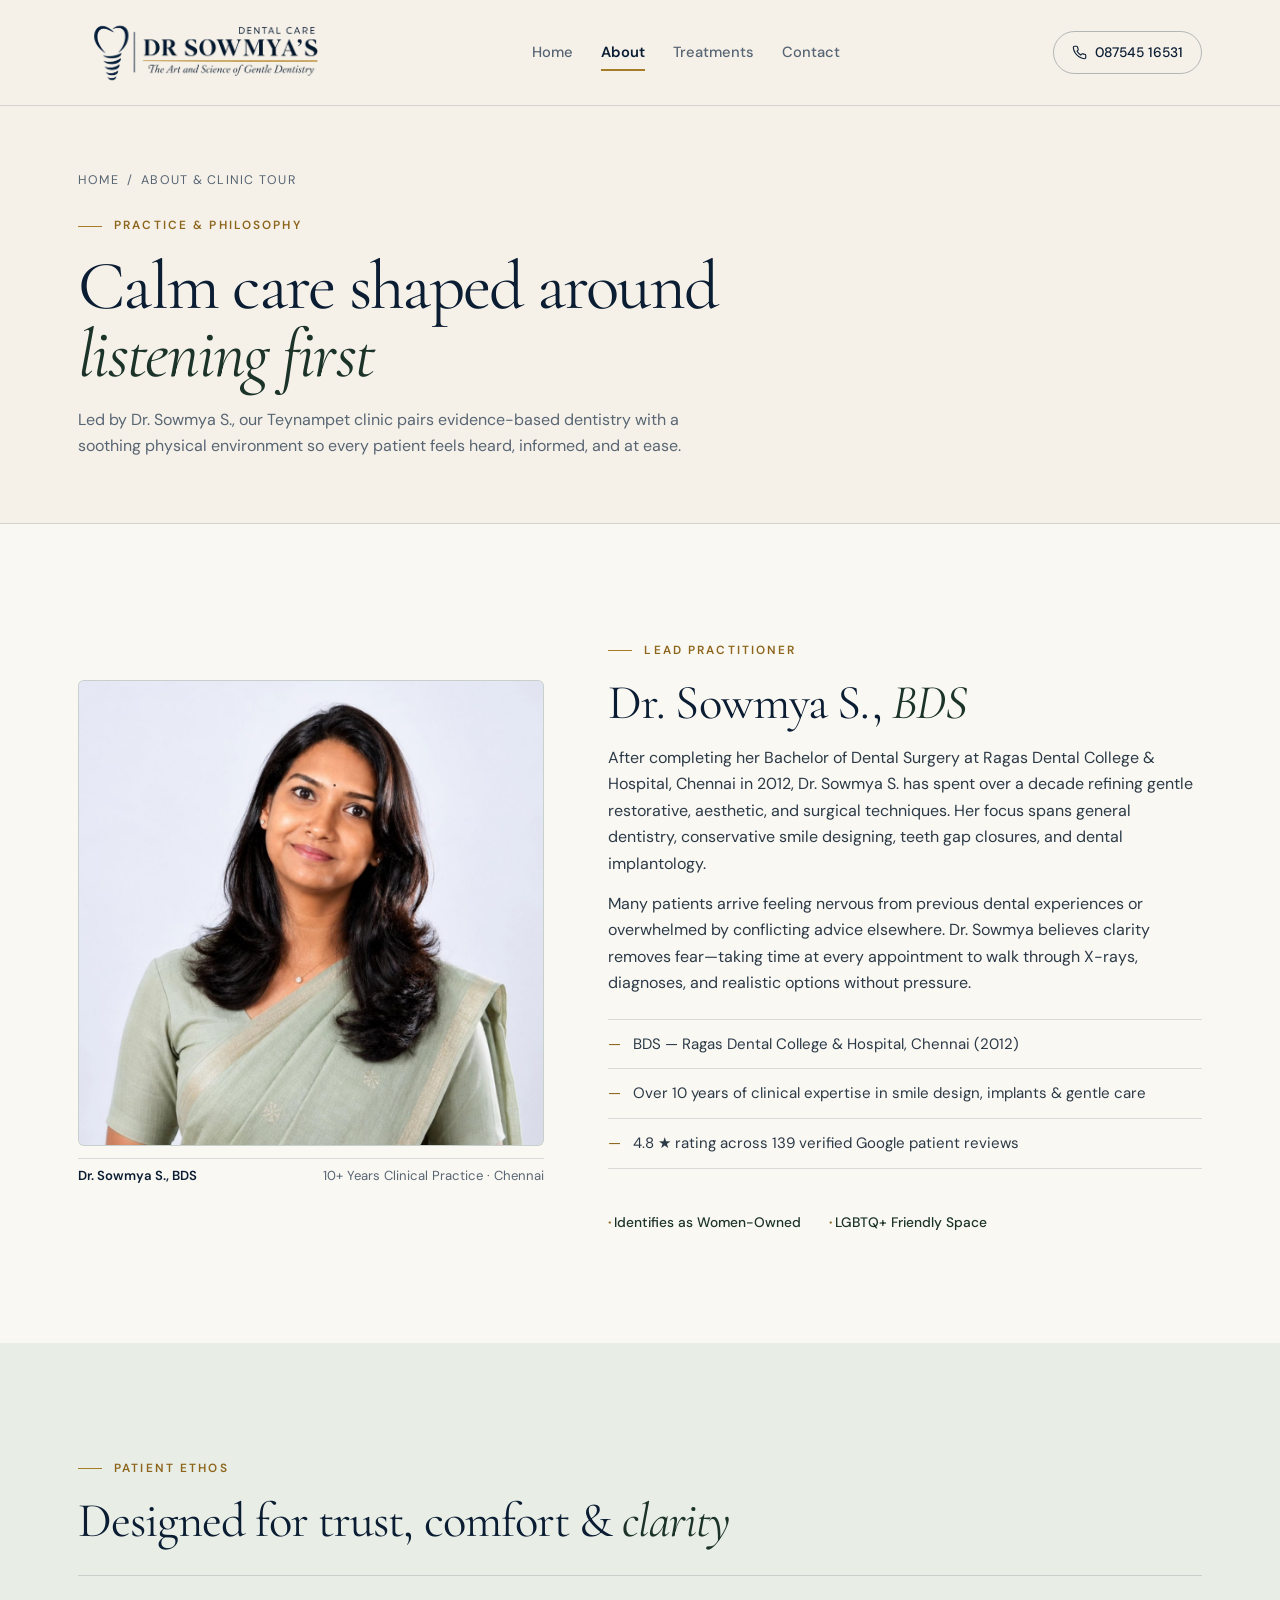
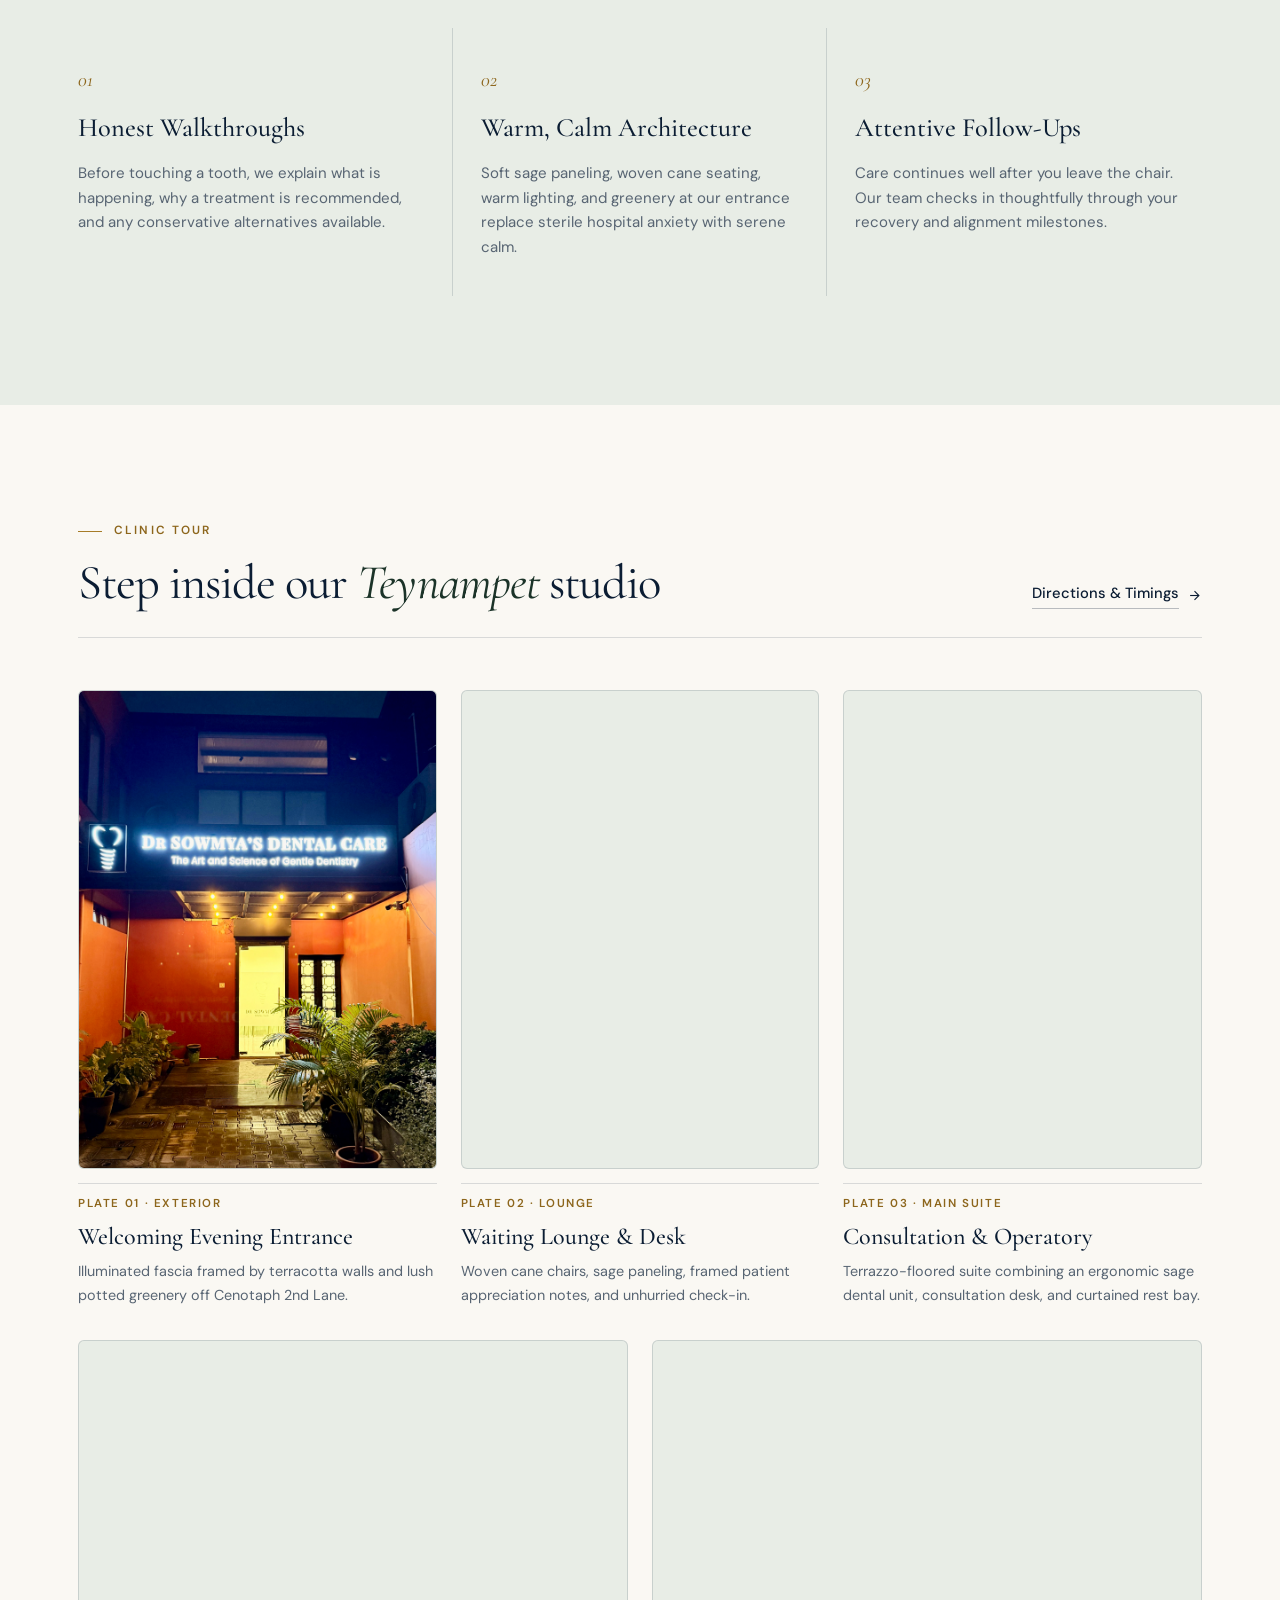
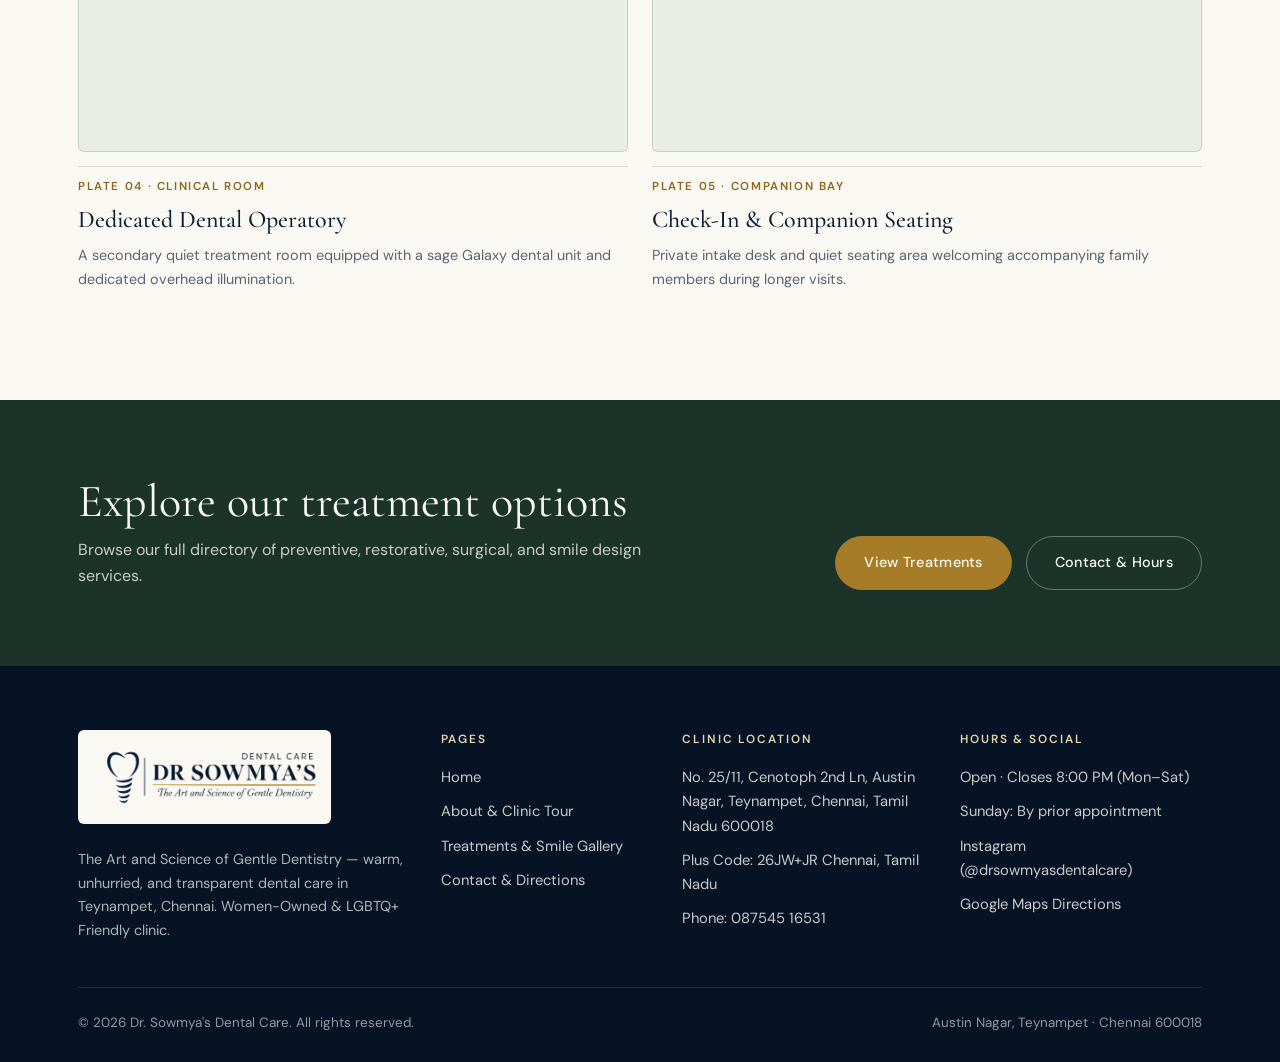
==== commit 8b34ff6c: "Use seamless floating 3D halo-lit wall sign and trimmed larger logo" ====
--- a/about.html
+++ b/about.html
@@ -47,7 +47,7 @@
   <header class="site-header" data-site-header>
     <div class="container header-inner">
       <a class="brand-link" href="index.html" aria-label="Dr. Sowmya's Dental Care Home">
-        <img class="brand-logo" src="assets/logo.png" alt="Dr. Sowmya's Dental Care — The Art and Science of Gentle Dentistry" width="2172" height="724">
+        <img class="brand-logo" src="assets/logo.png" alt="Dr. Sowmya's Dental Care — The Art and Science of Gentle Dentistry" width="2024" height="666">
       </a>
 
       <nav class="primary-nav" id="primary-nav" data-primary-nav aria-label="Primary Navigation">
@@ -307,7 +307,7 @@
       <div class="footer-grid">
         <div>
           <span class="footer-logo-wrap">
-            <img src="assets/logo.png" alt="Dr. Sowmya's Dental Care" width="2172" height="724">
+            <img src="assets/logo.png" alt="Dr. Sowmya's Dental Care" width="2024" height="666">
           </span>
           <p class="footer-about">
             The Art and Science of Gentle Dentistry — warm, unhurried, and transparent dental care in Teynampet, Chennai. Women-Owned &amp; LGBTQ+ Friendly clinic.
--- a/css/styles.css
+++ b/css/styles.css
@@ -39,7 +39,7 @@
   --container-max: 1220px;
   --radius-editorial: 6px;
   --radius-btn: 999px;
-  --header-height: 92px;
+  --header-height: 106px;
 
   /* Motion */
   --ease-editorial: cubic-bezier(0.22, 1, 0.36, 1);
@@ -142,6 +142,11 @@
 
 .section--forest {
   background-color: var(--forest-900);
+  color: var(--paper-light);
+}
+
+.section--navy {
+  background-color: var(--navy-900);
   color: var(--paper-light);
 }
 
@@ -316,9 +321,13 @@
   font-size: 0.92rem;
   font-weight: 500;
   color: var(--ink);
+  transition: color 0.25s ease;
+}
+
+.editorial-link span {
   padding-bottom: 3px;
   border-bottom: 1px solid var(--rule-strong);
-  transition: border-color 0.25s ease, color 0.25s ease;
+  transition: border-color 0.25s ease;
 }
 
 .editorial-link svg {
@@ -329,6 +338,9 @@
 
 .editorial-link:hover {
   color: var(--forest-900);
+}
+
+.editorial-link:hover span {
   border-bottom-color: var(--gold-500);
 }
 
@@ -336,13 +348,23 @@
   transform: translateX(4px);
 }
 
-.section--forest .editorial-link {
+.section--forest .editorial-link,
+.editorial-link--light {
   color: var(--paper-light);
+}
+
+.section--forest .editorial-link span,
+.editorial-link--light span {
   border-bottom-color: rgba(250, 248, 243, 0.4);
 }
 
-.section--forest .editorial-link:hover {
+.section--forest .editorial-link:hover,
+.editorial-link--light:hover {
   color: var(--gold-200);
+}
+
+.section--forest .editorial-link:hover span,
+.editorial-link--light:hover span {
   border-bottom-color: var(--gold-200);
 }
 
@@ -380,8 +402,9 @@
 }
 
 .brand-logo {
-  height: 62px;
+  height: clamp(74px, 6.2vw, 88px);
   width: auto;
+  max-width: none;
   object-fit: contain;
 }
 
@@ -474,163 +497,245 @@
 }
 
 /* ==========================================================================
-   Hero Section (Editorial Asymmetric Studio Spread — Zero AI Slop)
+   Hero Section (Curved Reception Studio Showcase — Direct Inspo Layout)
    ========================================================================== */
-.hero-editorial {
+.hero-inspo {
+  position: relative;
   background-color: var(--paper);
-  padding-block: clamp(28px, 4vw, 52px) clamp(56px, 6.5vw, 88px);
-  border-bottom: 1px solid var(--rule);
-}
-
-.hero-masthead {
-  display: flex;
-  flex-wrap: wrap;
-  align-items: center;
-  justify-content: space-between;
-  gap: 10px 24px;
-  padding-bottom: 18px;
-  margin-bottom: clamp(24px, 3.5vw, 44px);
-  border-bottom: 1px solid var(--rule);
-  font-size: 0.76rem;
+  overflow: hidden;
+  padding-bottom: 36px;
+}
+
+.hero-inspo-bg {
+  position: absolute;
+  inset: 0;
+  pointer-events: none;
+  z-index: 1;
+}
+
+.hero-inspo-photo-wrap {
+  position: absolute;
+  top: 0;
+  right: 0;
+  bottom: 0;
+  width: 57%;
+  overflow: hidden;
+}
+
+.hero-inspo-photo-wrap img {
+  width: 100%;
+  height: 100%;
+  object-fit: cover;
+  object-position: center center;
+}
+
+.hero-curve-mask {
+  position: absolute;
+  top: 0;
+  left: -1px;
+  height: 100%;
+  width: clamp(130px, 16vw, 230px);
+  display: block;
+}
+
+.hero-bottom-waves {
+  position: absolute;
+  left: 0;
+  right: 0;
+  bottom: 0;
+  width: 100%;
+  height: 140px;
+  display: block;
+}
+
+.hero-inspo-inner {
+  position: relative;
+  z-index: 2;
+  padding-top: clamp(36px, 5vw, 66px);
+}
+
+.hero-inspo-copy {
+  max-width: 540px;
+}
+
+.hero-inspo-kicker {
+  display: inline-flex;
+  align-items: center;
+  gap: 10px;
+  font-size: 0.74rem;
   font-weight: 500;
-  letter-spacing: 0.14em;
+  letter-spacing: 0.22em;
   text-transform: uppercase;
   color: var(--ink-muted);
-}
-
-.hero-masthead strong {
-  color: var(--ink);
-  font-weight: 600;
-}
-
-.hero-spread {
-  display: grid;
-  grid-template-columns: minmax(0, 1.08fr) minmax(0, 0.92fr);
-  gap: clamp(32px, 5vw, 72px);
-  align-items: center;
-}
-
-.hero-copy,
-.hero-media-column,
-.split-grid > *,
-.ba-showcase > *,
-.contact-layout > *,
-.editorial-cols-3 > *,
-.disciplines-grid > * {
-  min-width: 0;
-}
-
-.hero-copy {
-  display: flex;
-  flex-direction: column;
-  align-items: flex-start;
-}
-
-.hero-statement {
-  margin-top: 24px;
-  padding-top: 22px;
-  border-top: 1px solid var(--rule);
-  max-width: 48ch;
-  font-size: clamp(1rem, 1.22vw, 1.12rem);
-  color: var(--ink-body);
-}
-
-.hero-actions {
+  padding-bottom: 14px;
+  position: relative;
+  margin-bottom: 18px;
+}
+
+.hero-inspo-kicker::after {
+  content: "";
+  position: absolute;
+  left: 0;
+  bottom: 0;
+  width: 30px;
+  height: 1px;
+  background-color: var(--rule-strong);
+}
+
+.hero-inspo-title {
+  font-family: var(--font-display);
+  font-weight: 500;
+  font-size: clamp(2.6rem, 4.9vw, 4.25rem);
+  line-height: 1.04;
+  letter-spacing: -0.02em;
+  color: #192820;
+}
+
+.hero-inspo-title em {
+  position: relative;
+  display: inline-block;
+  font-style: italic;
+  font-weight: 500;
+  color: #365C47;
+  padding-bottom: 12px;
+}
+
+.hero-brush-underline {
+  position: absolute;
+  left: 0;
+  bottom: 0;
+  width: 100%;
+  height: 14px;
+  pointer-events: none;
+}
+
+.hero-inspo-subtitle {
+  margin-top: 16px;
+  font-size: clamp(0.98rem, 1.2vw, 1.08rem);
+  color: #48564E;
+  max-width: 44ch;
+  line-height: 1.58;
+}
+
+.hero-inspo-ctas {
   display: flex;
   flex-wrap: wrap;
   align-items: center;
-  gap: 18px 28px;
-  margin-top: 28px;
-}
-
-.hero-facts-row {
-  width: 100%;
-  margin-top: clamp(32px, 4vw, 52px);
-  padding-top: 20px;
-  border-top: 1px solid var(--rule);
+  gap: 14px;
+  margin-top: 26px;
+}
+
+.btn--forest {
+  background-color: #214231;
+  color: var(--paper-light);
+}
+
+.btn--forest:hover {
+  background-color: #173023;
+  transform: translateY(-1px);
+}
+
+.btn--outline-forest {
+  background-color: rgba(250, 248, 243, 0.72);
+  color: #1F3E2E;
+  border-color: rgba(33, 66, 49, 0.34);
+}
+
+.btn--outline-forest:hover {
+  border-color: #214231;
+  background-color: #FFFFFF;
+}
+
+.hero-inspo-mobile-banner {
+  display: none;
+}
+
+.hero-inspo-trust {
   display: grid;
   grid-template-columns: repeat(3, minmax(0, 1fr));
   gap: 18px;
-}
-
-.hero-fact-label {
+  margin-top: 34px;
+  max-width: 520px;
+}
+
+.hero-inspo-trust li {
+  display: flex;
+  align-items: flex-start;
+  gap: 10px;
+}
+
+.hero-inspo-trust svg {
+  width: 24px;
+  height: 24px;
+  color: #3D624E;
+  flex-shrink: 0;
+  margin-top: 2px;
+}
+
+.hero-inspo-trust strong {
   display: block;
-  font-size: 0.72rem;
+  font-size: 0.84rem;
   font-weight: 600;
-  letter-spacing: 0.14em;
-  text-transform: uppercase;
-  color: var(--gold-600);
-  margin-bottom: 4px;
-}
-
-.hero-fact-value {
+  line-height: 1.25;
+  color: #192820;
+}
+
+.hero-inspo-trust span {
   display: block;
-  font-size: 0.92rem;
+  font-size: 0.74rem;
+  line-height: 1.3;
+  color: #55635B;
+}
+
+.hero-service-dock {
+  margin-top: clamp(32px, 4.5vw, 50px);
+  background-color: rgba(250, 248, 244, 0.96);
+  backdrop-filter: blur(10px);
+  -webkit-backdrop-filter: blur(10px);
+  border: 1px solid rgba(33, 66, 49, 0.10);
+  border-radius: 18px;
+  box-shadow: 0 20px 50px rgba(20, 42, 31, 0.10);
+  display: grid;
+  grid-template-columns: repeat(5, minmax(0, 1fr));
+  padding-block: 18px;
+}
+
+.service-dock-item {
+  display: flex;
+  flex-direction: column;
+  align-items: center;
+  justify-content: center;
+  gap: 8px;
+  padding: 6px 14px;
+  text-align: center;
+  border-right: 1px solid rgba(33, 66, 49, 0.12);
+  color: #1E3228;
+  transition: color 0.2s ease, transform 0.25s var(--ease-editorial);
+}
+
+.service-dock-item:last-child {
+  border-right: 0;
+}
+
+.service-dock-item svg {
+  width: 26px;
+  height: 26px;
+  color: #355945;
+  transition: transform 0.25s var(--ease-editorial);
+}
+
+.service-dock-item span {
+  font-size: 0.85rem;
   font-weight: 500;
-  color: var(--ink);
-}
-
-/* Asymmetric Gallery Plates on Right */
-.hero-plates {
-  display: grid;
-  grid-template-columns: minmax(0, 1.12fr) minmax(0, 0.88fr);
-  gap: 18px;
-  align-items: end;
-}
-
-.hero-plate {
-  display: flex;
-  flex-direction: column;
-  gap: 10px;
-}
-
-.hero-plate-frame {
-  overflow: hidden;
-  border-radius: var(--radius-editorial);
-  background-color: var(--sage-wash);
-  border: 1px solid var(--rule);
-}
-
-.hero-plate-frame--tall {
-  aspect-ratio: 3 / 4;
-}
-
-.hero-plate-frame--portrait {
-  aspect-ratio: 4 / 5;
-}
-
-.hero-plate-frame img {
-  width: 100%;
-  height: 100%;
-  object-fit: cover;
-  transition: transform 0.7s var(--ease-editorial);
-}
-
-.hero-plate:hover .hero-plate-frame img {
-  transform: scale(1.025);
-}
-
-.hero-plate-frame--exterior img {
-  object-position: center 42%;
-}
-
-.hero-plate-frame--doctor img {
-  object-position: center 14%;
-}
-
-.hero-plate-caption {
-  display: flex;
-  justify-content: space-between;
-  align-items: baseline;
-  gap: 10px;
-  padding-top: 2px;
-  font-size: 0.78rem;
-  color: var(--ink-muted);
-}
-
-.hero-plate-caption strong {
-  color: var(--ink);
-  font-weight: 600;
+  line-height: 1.25;
+}
+
+.service-dock-item:hover {
+  color: #214231;
+}
+
+.service-dock-item:hover svg {
+  transform: translateY(-2px);
 }
 
 /* ==========================================================================
@@ -1794,7 +1899,7 @@
 }
 
 .footer-logo-wrap img {
-  height: 54px;
+  height: 74px;
   width: auto;
 }
 
@@ -1889,7 +1994,11 @@
 
 @media (max-width: 860px) {
   :root {
-    --header-height: 82px;
+    --header-height: 88px;
+  }
+
+  .brand-logo {
+    height: 70px;
   }
 
   .section {
@@ -1952,7 +2061,159 @@
     display: none;
   }
 
-  .hero-spread,
+  .hero-inspo {
+    padding-bottom: 28px;
+    background: linear-gradient(180deg, var(--paper) 0%, var(--paper) 84%, rgba(53, 89, 68, 0.14) 100%);
+  }
+
+  .hero-inspo-mobile-banner {
+    display: block;
+    position: relative;
+    width: 100%;
+    height: 215px;
+    overflow: hidden;
+    background-color: var(--sage-wash);
+  }
+
+  .hero-inspo-mobile-banner img {
+    width: 100%;
+    height: 100%;
+    object-fit: cover;
+    object-position: center 42%;
+  }
+
+  .hero-mobile-wave-cut {
+    position: absolute;
+    left: 0;
+    right: 0;
+    bottom: -1px;
+    width: 100%;
+    height: 44px;
+    display: block;
+    pointer-events: none;
+  }
+
+  .hero-inspo-bg {
+    display: block;
+  }
+
+  .hero-inspo-photo-wrap {
+    display: none;
+  }
+
+  .hero-bottom-waves {
+    height: 92px;
+  }
+
+  .hero-inspo-inner {
+    padding-top: 4px;
+  }
+
+  .hero-inspo-copy {
+    max-width: 100%;
+  }
+
+  .hero-inspo-kicker {
+    font-size: 0.68rem;
+    letter-spacing: 0.16em;
+    padding-bottom: 10px;
+    margin-bottom: 12px;
+  }
+
+  .hero-inspo-title {
+    font-size: clamp(2.15rem, 9vw, 2.75rem);
+    line-height: 1.05;
+  }
+
+  .hero-inspo-subtitle {
+    margin-top: 10px;
+    font-size: 0.94rem;
+  }
+
+  .hero-inspo-ctas {
+    display: grid;
+    grid-template-columns: 1fr 1fr;
+    gap: 10px;
+    margin-top: 18px;
+  }
+
+  .hero-inspo-ctas .btn {
+    padding: 12px 10px;
+    font-size: 0.85rem;
+    min-height: 46px;
+  }
+
+  .hero-inspo-trust {
+    margin-top: 20px;
+    padding-top: 16px;
+    border-top: 1px solid var(--rule);
+    gap: 10px;
+    max-width: 100%;
+  }
+
+  .hero-inspo-trust li {
+    flex-direction: column;
+    gap: 5px;
+  }
+
+  .hero-inspo-trust svg {
+    width: 20px;
+    height: 20px;
+  }
+
+  .hero-inspo-trust strong {
+    font-size: 0.78rem;
+  }
+
+  .hero-inspo-trust span {
+    font-size: 0.7rem;
+  }
+
+  .hero-service-dock {
+    margin-top: 20px;
+    display: grid;
+    grid-template-columns: repeat(2, minmax(0, 1fr));
+    padding: 0;
+    border-radius: 14px;
+    overflow: hidden;
+  }
+
+  .service-dock-item {
+    flex-direction: row;
+    justify-content: flex-start;
+    text-align: left;
+    gap: 10px;
+    padding: 13px 14px;
+    min-height: 52px;
+    border-right: 1px solid rgba(33, 66, 49, 0.10);
+    border-bottom: 1px solid rgba(33, 66, 49, 0.10);
+  }
+
+  .service-dock-item:nth-child(2n) {
+    border-right: 0;
+  }
+
+  .service-dock-item:last-child {
+    grid-column: 1 / -1;
+    justify-content: center;
+    border-right: 0;
+    border-bottom: 0;
+  }
+
+  .service-dock-item svg {
+    width: 20px;
+    height: 20px;
+    flex-shrink: 0;
+  }
+
+  .service-dock-item span {
+    font-size: 0.8rem;
+  }
+
+  .editorial-link {
+    min-height: 44px;
+  }
+
   .split-grid,
   .ba-showcase,
   .contact-layout,
@@ -1967,62 +2228,6 @@
     order: 0;
   }
 
-  .hero-editorial {
-    padding-block: 16px 34px;
-  }
-
-  .hero-masthead {
-    font-size: 0.7rem;
-    padding-bottom: 12px;
-    margin-bottom: 18px;
-  }
-
-  .hero-spread {
-    gap: 22px;
-  }
-
-  .hero-media-column {
-    order: -1;
-  }
-
-  .hero-plates {
-    gap: 12px;
-    align-items: stretch;
-  }
-
-  .hero-plate-frame--tall,
-  .hero-plate-frame--portrait {
-    aspect-ratio: auto;
-    height: 205px;
-    max-height: none;
-  }
-
-  .hero-plate-caption {
-    flex-direction: column;
-    gap: 1px;
-    font-size: 0.74rem;
-  }
-
-  .editorial-link {
-    min-height: 44px;
-  }
-
-  .hero-statement {
-    margin-top: 14px;
-    padding-top: 14px;
-  }
-
-  .hero-actions {
-    margin-top: 18px;
-    gap: 12px 18px;
-  }
-
-  .hero-facts-row {
-    margin-top: 20px;
-    padding-top: 16px;
-    gap: 12px;
-  }
-
   .editorial-review-col,
   .editorial-pillar {
     padding: 22px 0;
@@ -2058,9 +2263,10 @@
 
 @media (max-width: 580px) {
   .brand-logo {
-    height: auto;
-    max-height: 48px;
-    max-width: 228px;
+    height: 68px;
+    max-height: 68px;
+    max-width: min(260px, 68vw);
+    width: auto;
   }
 
   .display-title {
@@ -2075,14 +2281,6 @@
   .hero-actions {
     width: 100%;
     justify-content: space-between;
-  }
-
-  .hero-facts-row {
-    grid-template-columns: repeat(2, minmax(0, 1fr));
-  }
-
-  .hero-facts-row > div:last-child {
-    grid-column: 1 / -1;
   }
 
   .discipline-row {
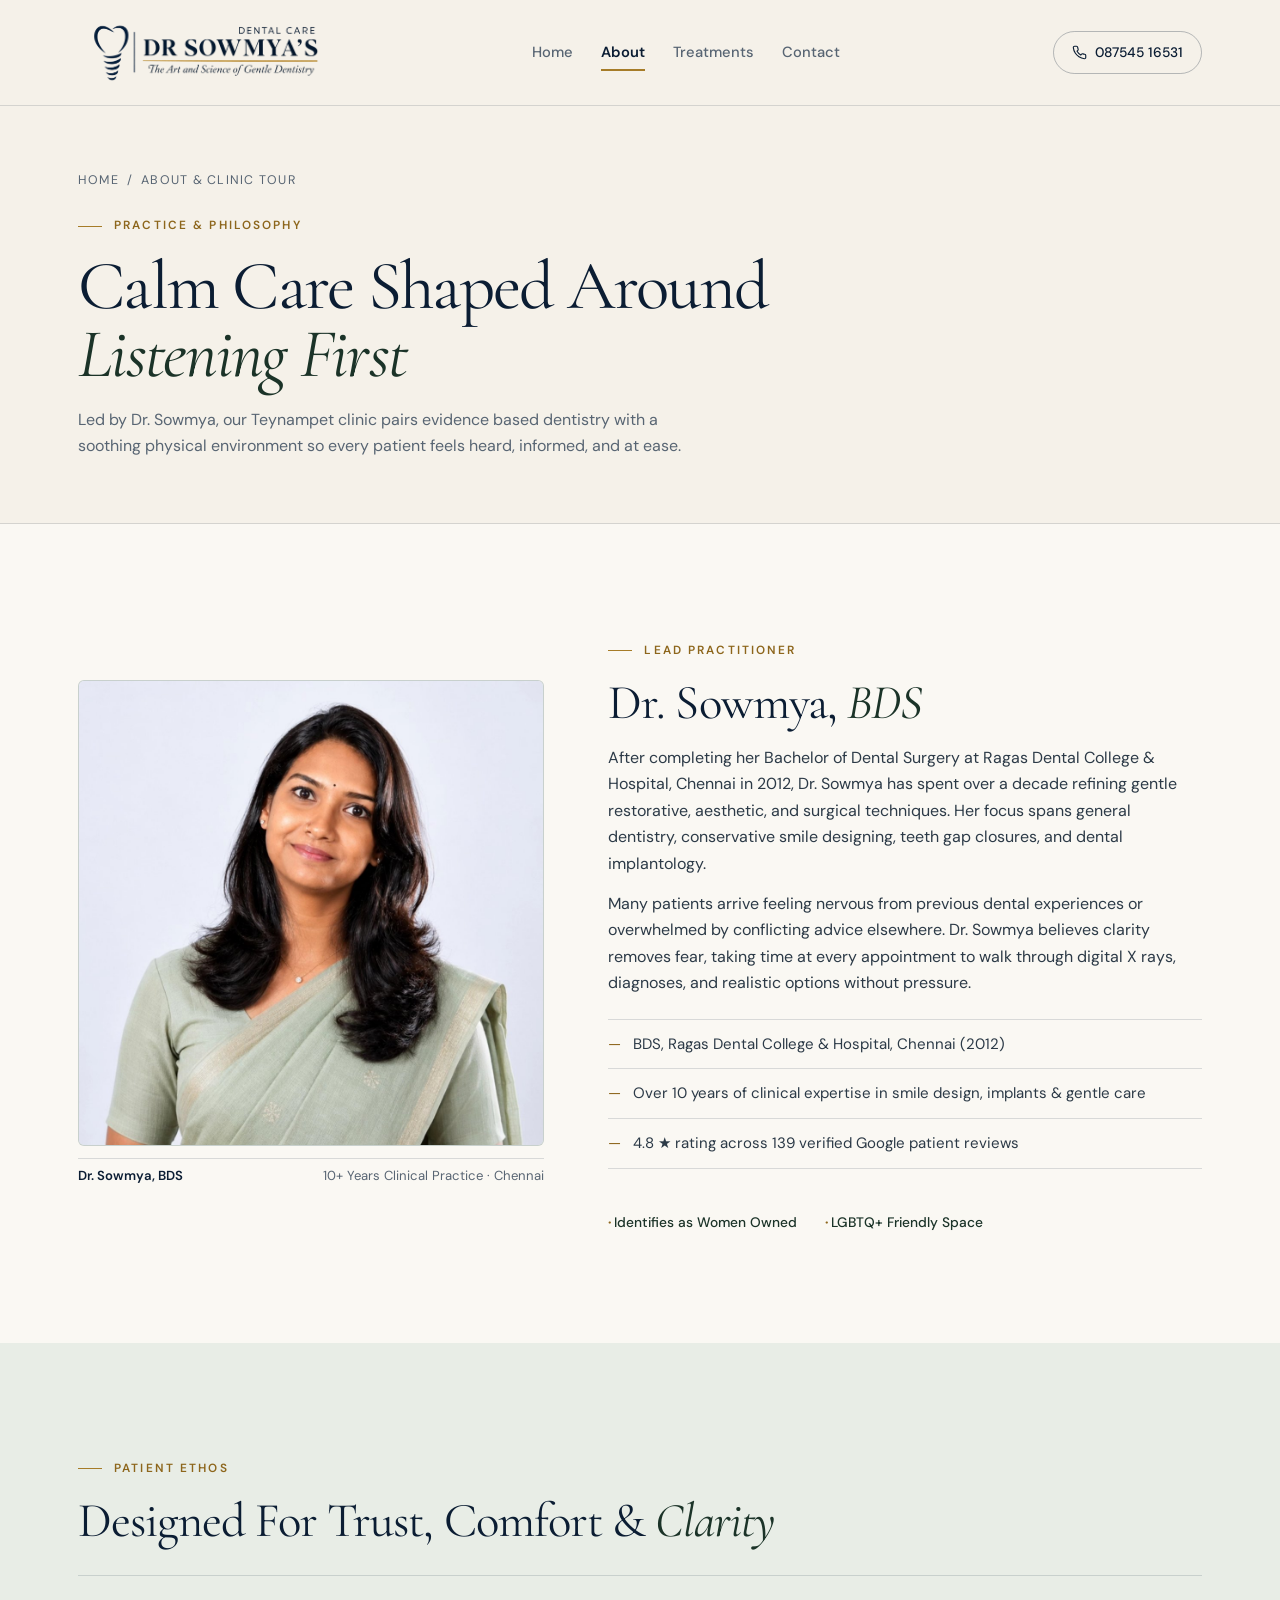
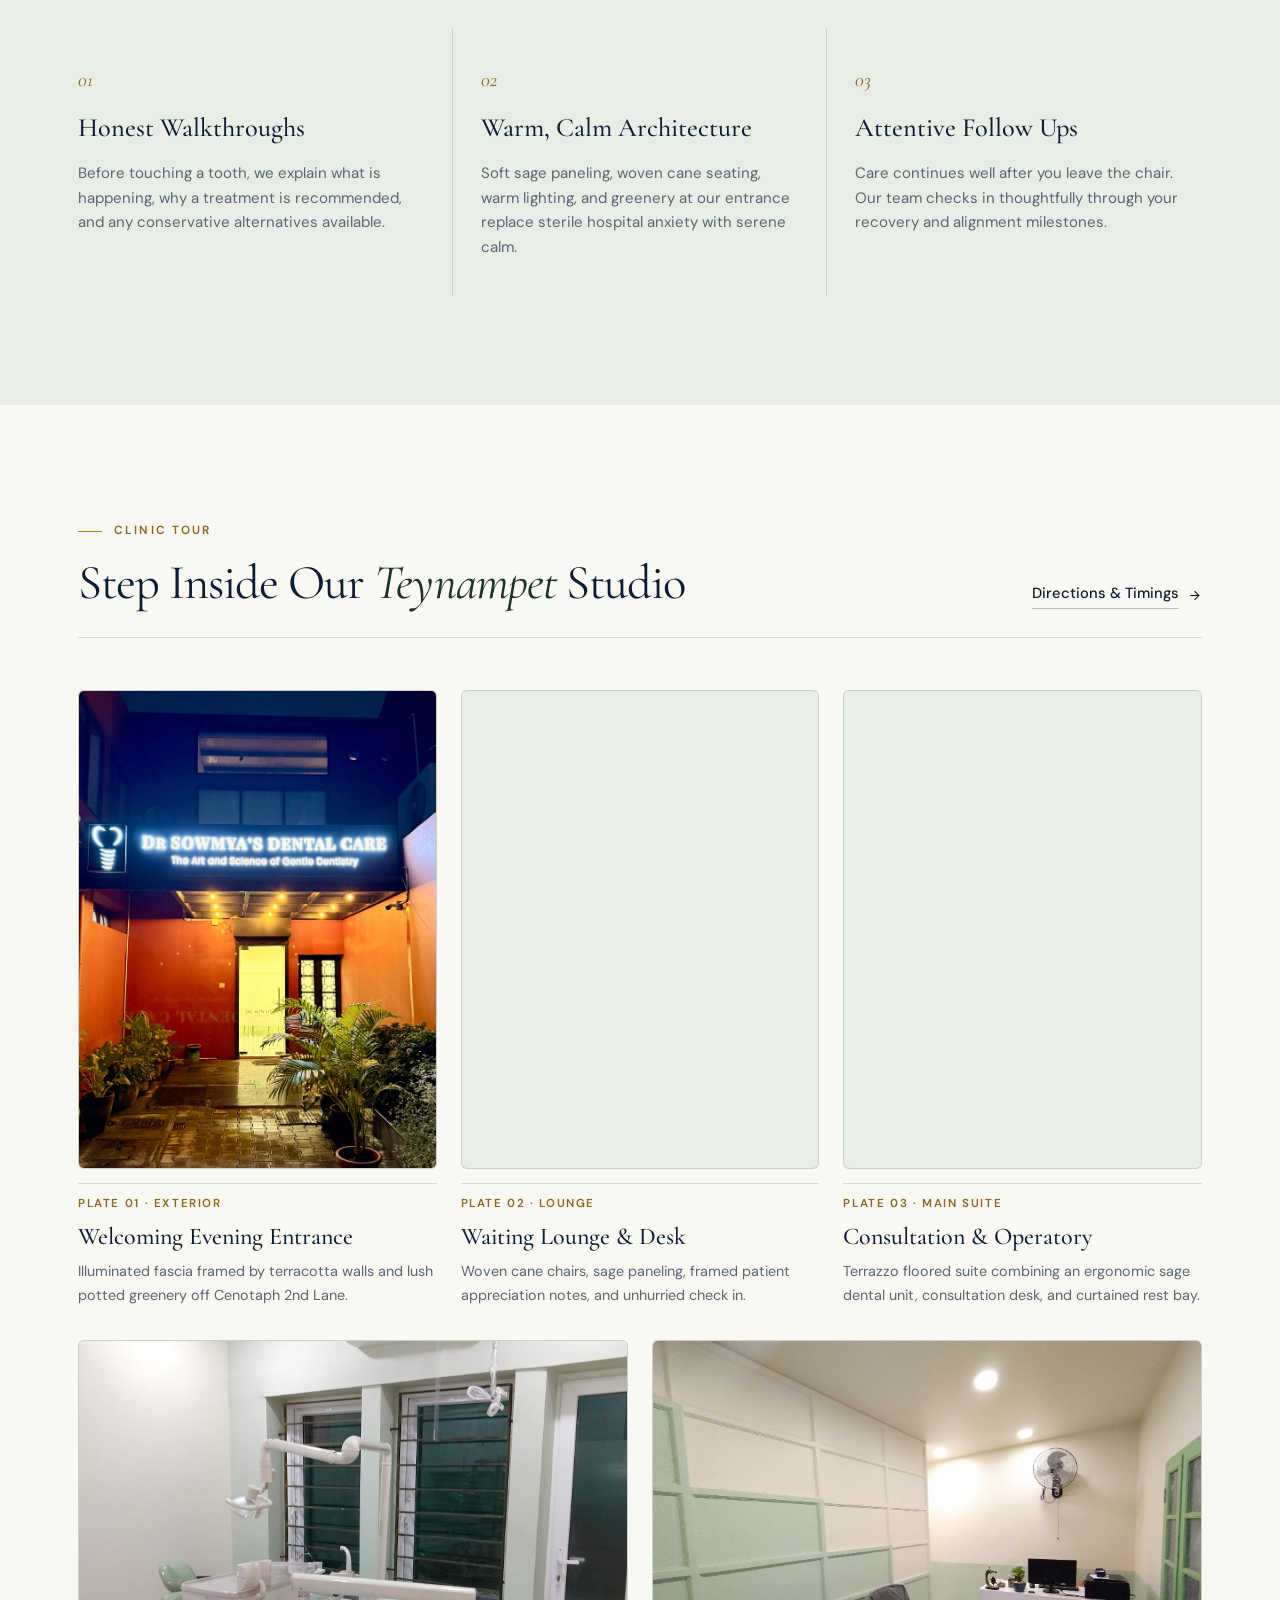
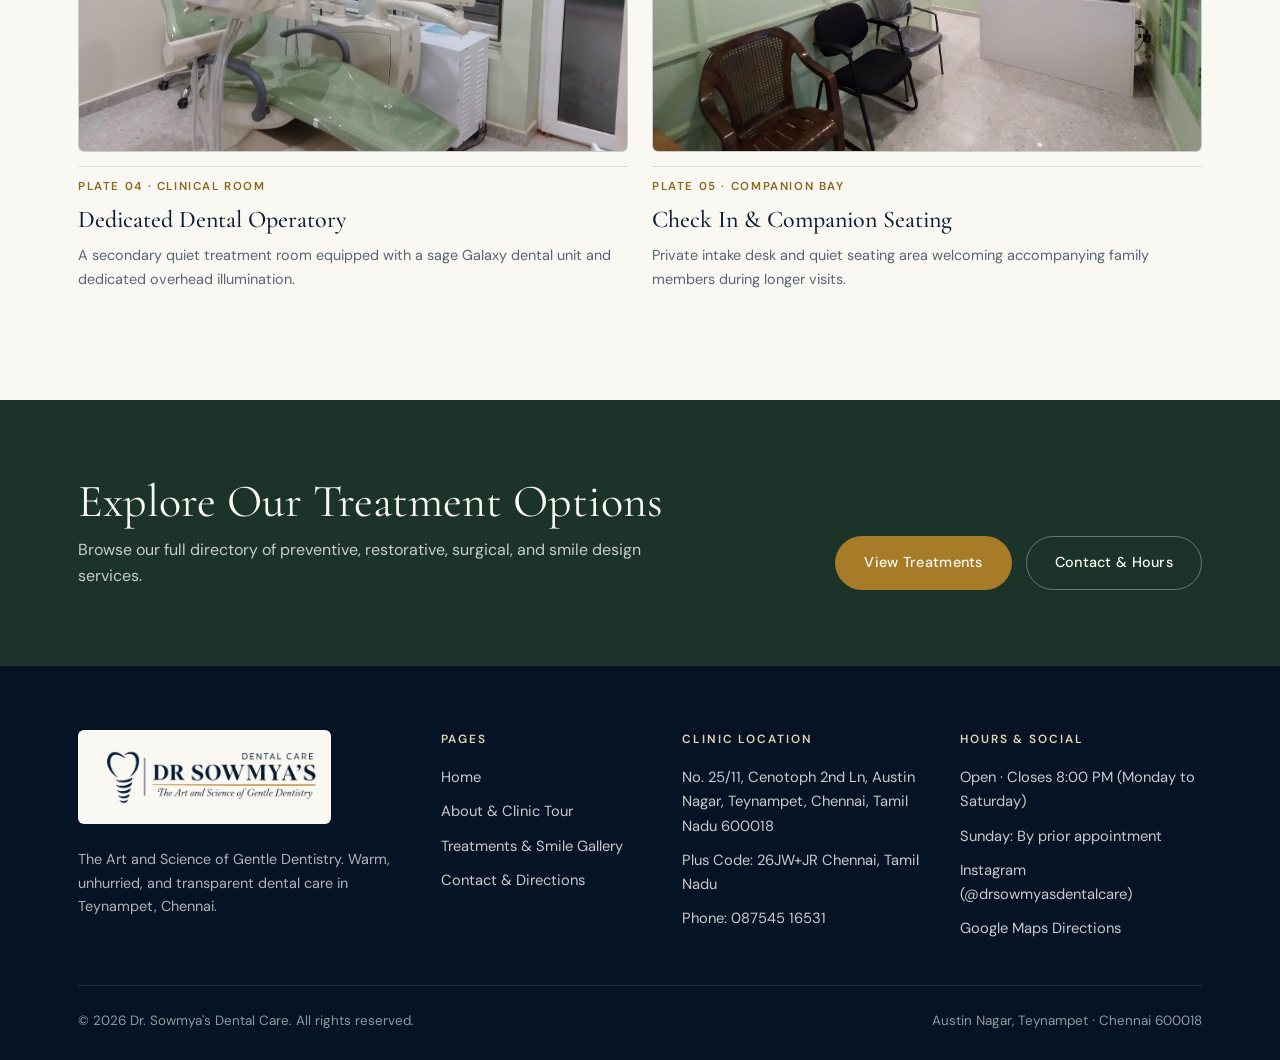
==== commit c46ec1e8: "Incorporate appointment booking form with WhatsApp redirection, update hero subtitle and CTAs, arran" ====
--- a/about.html
+++ b/about.html
@@ -3,13 +3,13 @@
 <head>
   <meta charset="UTF-8">
   <meta name="viewport" content="width=device-width, initial-scale=1.0">
-  <title>About Dr. Sowmya S. &amp; Clinic Tour | Dr. Sowmya's Dental Care</title>
-  <meta name="description" content="Meet Dr. Sowmya S. (BDS, Ragas Dental College &amp; Hospital, 10+ years experience) and explore our calm, welcoming dental clinic in Austin Nagar, Teynampet, Chennai (டாக்டர் சௌமியாஸ் டென்டல் கேர்).">
+  <title>About Dr. Sowmya &amp; Clinic Tour | Dr. Sowmya's Dental Care</title>
+  <meta name="description" content="Meet Dr. Sowmya (BDS, Ragas Dental College &amp; Hospital, 10+ years experience) and explore our calm, welcoming dental clinic in Austin Nagar, Teynampet, Chennai (டாக்டர் சௌமியாஸ் டென்டல் கேர்).">
   <link rel="canonical" href="https://drsowmyasdentalcare.com/about.html">
 
   <meta property="og:type" content="website">
   <meta property="og:title" content="About &amp; Clinic Tour | Dr. Sowmya's Dental Care, Chennai">
-  <meta property="og:description" content="Women-owned, LGBTQ+ friendly dental practice in Teynampet dedicated to gentle, patient-first dentistry.">
+  <meta property="og:description" content="Women owned, LGBTQ+ friendly dental practice in Teynampet dedicated to gentle, patient first dentistry.">
   <meta property="og:url" content="https://drsowmyasdentalcare.com/about.html">
   <meta property="og:image" content="assets/dr-sowmya-s-dentist-teynampet.jpg">
 
@@ -29,13 +29,13 @@
     "alternateName": "டாக்டர் சௌமியாஸ் டென்டல் கேர்",
     "mainEntity": {
       "@type": "Person",
-      "name": "Dr. Sowmya S.",
+      "name": "Dr. Sowmya",
       "jobTitle": "Lead Dentist",
       "alumniOf": "Ragas Dental College & Hospital, Chennai",
       "worksFor": {
         "@type": "Dentist",
         "name": "Dr. Sowmya's Dental Care",
-        "telephone": "+91-87545-16531"
+        "telephone": "+918754516531"
       }
     }
   }
@@ -47,7 +47,7 @@
   <header class="site-header" data-site-header>
     <div class="container header-inner">
       <a class="brand-link" href="index.html" aria-label="Dr. Sowmya's Dental Care Home">
-        <img class="brand-logo" src="assets/logo.png" alt="Dr. Sowmya's Dental Care — The Art and Science of Gentle Dentistry" width="2024" height="666">
+        <img class="brand-logo" src="assets/logo.png" alt="Dr. Sowmya's Dental Care. The Art and Science of Gentle Dentistry" width="2024" height="666">
       </a>
 
       <nav class="primary-nav" id="primary-nav" data-primary-nav aria-label="Primary Navigation">
@@ -89,9 +89,9 @@
 
         <div class="page-header-inner">
           <span class="eyebrow">Practice &amp; Philosophy</span>
-          <h1 class="display-title">Calm care shaped around <em>listening first</em></h1>
+          <h1 class="display-title">Calm Care Shaped Around <em>Listening First</em></h1>
           <p class="lead-text">
-            Led by Dr. Sowmya S., our Teynampet clinic pairs evidence-based dentistry with a soothing physical environment so every patient feels heard, informed, and at ease.
+            Led by Dr. Sowmya, our Teynampet clinic pairs evidence based dentistry with a soothing physical environment so every patient feels heard, informed, and at ease.
           </p>
         </div>
       </div>
@@ -104,35 +104,35 @@
           <div class="editorial-frame editorial-frame--square">
             <img
               src="assets/dr-sowmya-s-dentist-teynampet.jpg"
-              alt="Dr. Sowmya S., BDS — Founder and Lead Dentist at Dr. Sowmya's Dental Care"
+              alt="Dr. Sowmya, BDS, Founder and Lead Dentist at Dr. Sowmya's Dental Care"
               width="1080"
               height="1080"
             >
           </div>
           <figcaption class="editorial-caption">
-            <strong>Dr. Sowmya S., BDS</strong>
+            <strong>Dr. Sowmya, BDS</strong>
             <span>10+ Years Clinical Practice · Chennai</span>
           </figcaption>
         </figure>
 
         <div data-reveal data-reveal-delay="1">
           <span class="eyebrow">Lead Practitioner</span>
-          <h2 class="section-title">Dr. Sowmya S., <em>BDS</em></h2>
+          <h2 class="section-title">Dr. Sowmya, <em>BDS</em></h2>
           <p style="margin-top: 16px;">
-            After completing her Bachelor of Dental Surgery at Ragas Dental College &amp; Hospital, Chennai in 2012, Dr. Sowmya S. has spent over a decade refining gentle restorative, aesthetic, and surgical techniques. Her focus spans general dentistry, conservative smile designing, teeth gap closures, and dental implantology.
+            After completing her Bachelor of Dental Surgery at Ragas Dental College &amp; Hospital, Chennai in 2012, Dr. Sowmya has spent over a decade refining gentle restorative, aesthetic, and surgical techniques. Her focus spans general dentistry, conservative smile designing, teeth gap closures, and dental implantology.
           </p>
           <p style="margin-top: 14px;">
-            Many patients arrive feeling nervous from previous dental experiences or overwhelmed by conflicting advice elsewhere. Dr. Sowmya believes clarity removes fear—taking time at every appointment to walk through X-rays, diagnoses, and realistic options without pressure.
+            Many patients arrive feeling nervous from previous dental experiences or overwhelmed by conflicting advice elsewhere. Dr. Sowmya believes clarity removes fear, taking time at every appointment to walk through digital X rays, diagnoses, and realistic options without pressure.
           </p>
 
           <ul class="credentials-list">
-            <li>BDS — Ragas Dental College &amp; Hospital, Chennai (2012)</li>
+            <li>BDS, Ragas Dental College &amp; Hospital, Chennai (2012)</li>
             <li>Over 10 years of clinical expertise in smile design, implants &amp; gentle care</li>
             <li>4.8 ★ rating across 139 verified Google patient reviews</li>
           </ul>
 
           <div class="inclusivity-facts">
-            <span>Identifies as Women-Owned</span>
+            <span>Identifies as Women Owned</span>
             <span>LGBTQ+ Friendly Space</span>
           </div>
         </div>
@@ -145,7 +145,7 @@
         <div class="section-head-split" data-reveal>
           <div>
             <span class="eyebrow">Patient Ethos</span>
-            <h2 class="section-title">Designed for trust, comfort &amp; <em>clarity</em></h2>
+            <h2 class="section-title">Designed For Trust, Comfort &amp; <em>Clarity</em></h2>
           </div>
         </div>
 
@@ -168,7 +168,7 @@
 
           <article class="editorial-pillar" data-reveal data-reveal-delay="2">
             <span class="editorial-review-num">03</span>
-            <h3>Attentive Follow-Ups</h3>
+            <h3>Attentive Follow Ups</h3>
             <p>
               Care continues well after you leave the chair. Our team checks in thoughtfully through your recovery and alignment milestones.
             </p>
@@ -183,7 +183,7 @@
         <div class="section-head-split" data-reveal>
           <div>
             <span class="eyebrow">Clinic Tour</span>
-            <h2 class="section-title">Step inside our <em>Teynampet</em> studio</h2>
+            <h2 class="section-title">Step Inside Our <em>Teynampet</em> Studio</h2>
           </div>
           <a class="editorial-link" href="contact.html">
             <span>Directions &amp; Timings</span>
@@ -227,7 +227,7 @@
             <div class="tour-body">
               <span class="tour-label">Plate 02 · Lounge</span>
               <h3>Waiting Lounge &amp; Desk</h3>
-              <p>Woven cane chairs, sage paneling, framed patient appreciation notes, and unhurried check-in.</p>
+              <p>Woven cane chairs, sage paneling, framed patient appreciation notes, and unhurried check in.</p>
             </div>
           </article>
 
@@ -245,7 +245,7 @@
             <div class="tour-body">
               <span class="tour-label">Plate 03 · Main Suite</span>
               <h3>Consultation &amp; Operatory</h3>
-              <p>Terrazzo-floored suite combining an ergonomic sage dental unit, consultation desk, and curtained rest bay.</p>
+              <p>Terrazzo floored suite combining an ergonomic sage dental unit, consultation desk, and curtained rest bay.</p>
             </div>
           </article>
 
@@ -280,7 +280,7 @@
             </div>
             <div class="tour-body">
               <span class="tour-label">Plate 05 · Companion Bay</span>
-              <h3>Check-In &amp; Companion Seating</h3>
+              <h3>Check In &amp; Companion Seating</h3>
               <p>Private intake desk and quiet seating area welcoming accompanying family members during longer visits.</p>
             </div>
           </article>
@@ -291,7 +291,7 @@
     <section class="visit-band">
       <div class="container visit-band-inner" data-reveal>
         <div>
-          <h2>Explore our treatment options</h2>
+          <h2>Explore Our Treatment Options</h2>
           <p>Browse our full directory of preventive, restorative, surgical, and smile design services.</p>
         </div>
         <div class="visit-band-actions">
@@ -310,7 +310,7 @@
             <img src="assets/logo.png" alt="Dr. Sowmya's Dental Care" width="2024" height="666">
           </span>
           <p class="footer-about">
-            The Art and Science of Gentle Dentistry — warm, unhurried, and transparent dental care in Teynampet, Chennai. Women-Owned &amp; LGBTQ+ Friendly clinic.
+            The Art and Science of Gentle Dentistry. Warm, unhurried, and transparent dental care in Teynampet, Chennai.
           </p>
         </div>
 
@@ -336,7 +336,7 @@
         <div>
           <h2 class="footer-heading">Hours &amp; Social</h2>
           <ul class="footer-links">
-            <li>Open · Closes 8:00 PM (Mon–Sat)</li>
+            <li>Open · Closes 8:00 PM (Monday to Saturday)</li>
             <li>Sunday: By prior appointment</li>
             <li><a href="https://www.instagram.com/drsowmyasdentalcare/" target="_blank" rel="noopener noreferrer">Instagram (@drsowmyasdentalcare)</a></li>
             <li><a href="https://www.google.com/maps/search/?api=1&query=Dr.+Sowmya's+Dental+Care+Cenotoph+2nd+Ln+Teynampet+Chennai" target="_blank" rel="noopener noreferrer">Google Maps Directions</a></li>
--- a/css/styles.css
+++ b/css/styles.css
@@ -369,8 +369,188 @@
 }
 
 /* ==========================================================================
-   Header & Minimalist Navigation
+   Appointment Booking Section & Modal
    ========================================================================== */
+.booking-layout {
+  display: grid;
+  grid-template-columns: 1fr 1.25fr;
+  gap: clamp(32px, 5vw, 64px);
+  align-items: start;
+}
+
+.booking-copy {
+  max-width: 480px;
+}
+
+.booking-highlights {
+  margin-top: 24px;
+  display: flex;
+  flex-direction: column;
+  gap: 14px;
+}
+
+.booking-highlights li {
+  display: flex;
+  align-items: center;
+  gap: 12px;
+  font-size: 0.92rem;
+  color: var(--ink);
+}
+
+.booking-highlights svg {
+  width: 20px;
+  height: 20px;
+  color: var(--forest-800);
+  flex-shrink: 0;
+}
+
+.booking-card {
+  background: var(--paper-light);
+  border: 1px solid var(--rule);
+  border-radius: var(--radius-editorial);
+  padding: clamp(24px, 4vw, 36px);
+  box-shadow: 0 16px 36px rgba(6, 19, 37, 0.06);
+}
+
+.appointment-form {
+  display: flex;
+  flex-direction: column;
+  gap: 16px;
+}
+
+.form-row {
+  display: grid;
+  grid-template-columns: 1fr 1fr;
+  gap: 16px;
+}
+
+.form-group {
+  display: flex;
+  flex-direction: column;
+  gap: 6px;
+}
+
+.form-group label {
+  font-size: 0.8rem;
+  font-weight: 600;
+  letter-spacing: 0.04em;
+  color: var(--ink);
+}
+
+.form-group input,
+.form-group select,
+.form-group textarea {
+  width: 100%;
+  padding: 12px 14px;
+  border: 1px solid var(--rule-strong);
+  border-radius: 4px;
+  background-color: var(--paper);
+  color: var(--ink);
+  font-family: var(--font-sans);
+  font-size: 0.92rem;
+  transition: border-color 0.2s ease, box-shadow 0.2s ease;
+}
+
+.form-group input:focus,
+.form-group select:focus,
+.form-group textarea:focus {
+  outline: none;
+  border-color: var(--gold-500);
+  box-shadow: 0 0 0 3px rgba(166, 124, 40, 0.15);
+}
+
+.btn--full {
+  width: 100%;
+  justify-content: center;
+  min-height: 48px;
+  margin-top: 6px;
+}
+
+.form-disclaimer {
+  font-size: 0.78rem;
+  color: var(--ink-muted);
+  text-align: center;
+  margin: 0;
+}
+
+/* Modal */
+.booking-modal {
+  position: fixed;
+  inset: 0;
+  z-index: 2000;
+  display: flex;
+  align-items: center;
+  justify-content: center;
+  padding: 16px;
+  background-color: rgba(6, 19, 37, 0.65);
+  backdrop-filter: blur(8px);
+  -webkit-backdrop-filter: blur(8px);
+  opacity: 0;
+  visibility: hidden;
+  transition: opacity 0.25s ease, visibility 0.25s ease;
+}
+
+.booking-modal.is-open {
+  opacity: 1;
+  visibility: visible;
+}
+
+.booking-modal-content {
+  position: relative;
+  width: 100%;
+  max-width: 560px;
+  max-height: 90vh;
+  overflow-y: auto;
+  background: var(--paper-light);
+  border-radius: 12px;
+  border: 1px solid var(--rule);
+  padding: clamp(22px, 4vw, 32px);
+  box-shadow: 0 24px 60px rgba(0, 0, 0, 0.35);
+  transform: translateY(12px);
+  transition: transform 0.25s var(--ease-editorial);
+}
+
+.booking-modal.is-open .booking-modal-content {
+  transform: translateY(0);
+}
+
+.booking-modal-close {
+  position: absolute;
+  top: 18px;
+  right: 18px;
+  width: 36px;
+  height: 36px;
+  display: flex;
+  align-items: center;
+  justify-content: center;
+  border-radius: 50%;
+  border: 1px solid var(--rule);
+  background: var(--paper);
+  color: var(--ink);
+  cursor: pointer;
+  transition: background-color 0.2s;
+}
+
+.booking-modal-close:hover {
+  background-color: var(--sage-wash);
+}
+
+.booking-modal-header {
+  margin-bottom: 20px;
+  padding-right: 40px;
+}
+
+.booking-modal-header h2 {
+  font-family: var(--font-display);
+  font-size: 1.85rem;
+  color: var(--ink);
+  margin-bottom: 4px;
+}
+
+.booking-modal-header p {
+  font-size: 0.88rem;
+  color: var(--ink-muted);
+}
 .site-header {
   position: sticky;
   top: 0;
@@ -395,6 +575,10 @@
   gap: 24px;
 }
 
+.site-header.is-nav-open {
+  background-color: var(--paper-light);
+}
+
 .brand-link {
   display: inline-flex;
   align-items: center;
@@ -479,21 +663,57 @@
   color: var(--paper-light);
 }
 
+.nav-mobile-kicker,
+.nav-mobile-meta,
+.nav-backdrop {
+  display: none;
+}
+
+body.is-nav-open {
+  overflow: hidden;
+}
+
 .nav-toggle {
   display: none;
-  width: 44px;
-  height: 44px;
+  width: 42px;
+  height: 42px;
   align-items: center;
   justify-content: center;
-  border-radius: var(--radius-editorial);
-  border: 1px solid var(--rule-strong);
-  background: transparent;
+  border-radius: 999px;
+  border: 1px solid rgba(11, 29, 51, 0.22);
+  background: var(--paper-light);
   color: var(--ink);
+  transition: background-color 0.25s ease, border-color 0.25s ease, color 0.25s ease;
 }
 
 .nav-toggle svg {
-  width: 22px;
-  height: 22px;
+  width: 20px;
+  height: 20px;
+}
+
+.nav-toggle svg line {
+  transform-box: fill-box;
+  transform-origin: center;
+  transition: transform 0.26s var(--ease-editorial), opacity 0.18s ease;
+}
+
+.nav-toggle[aria-expanded="true"] {
+  background-color: var(--forest-900);
+  border-color: var(--forest-900);
+  color: var(--paper-light);
+}
+
+.nav-toggle[aria-expanded="true"] svg line:nth-child(1) {
+  transform: translateY(6px) rotate(45deg);
+}
+
+.nav-toggle[aria-expanded="true"] svg line:nth-child(2) {
+  opacity: 0;
+  transform: scaleX(0);
+}
+
+.nav-toggle[aria-expanded="true"] svg line:nth-child(3) {
+  transform: translateY(-6px) rotate(-45deg);
 }
 
 /* ==========================================================================
@@ -2019,20 +2239,78 @@
     display: inline-flex;
   }
 
+  .header-actions {
+    gap: 8px;
+  }
+
+  .header-actions .header-phone-link {
+    display: inline-flex;
+    position: relative;
+    width: 42px;
+    height: 42px;
+    padding: 0;
+    justify-content: center;
+    border-radius: 999px;
+    border-color: rgba(11, 29, 51, 0.22);
+    background-color: var(--paper-light);
+    color: var(--forest-900);
+  }
+
+  .header-actions .header-phone-link svg {
+    width: 17px;
+    height: 17px;
+  }
+
+  .header-actions .header-phone-link span {
+    position: absolute;
+    width: 1px;
+    height: 1px;
+    overflow: hidden;
+    clip-path: inset(50%);
+    white-space: nowrap;
+  }
+
+  .nav-backdrop {
+    display: block;
+    position: fixed;
+    inset: var(--header-height) 0 0 0;
+    z-index: 990;
+    background: rgba(6, 19, 37, 0.44);
+    backdrop-filter: blur(4px);
+    -webkit-backdrop-filter: blur(4px);
+    opacity: 0;
+    visibility: hidden;
+    pointer-events: none;
+    transition: opacity 0.25s ease, visibility 0.25s ease;
+  }
+
+  .nav-backdrop.is-open {
+    opacity: 1;
+    visibility: visible;
+    pointer-events: auto;
+  }
+
   .primary-nav {
     position: fixed;
     top: var(--header-height);
     left: 0;
     right: 0;
-    background-color: var(--paper-light);
-    border-bottom: 1px solid var(--rule);
-    padding: 20px clamp(20px, 4vw, 40px) 28px;
+    z-index: 1001;
+    max-height: calc(100dvh - var(--header-height));
+    overflow-y: auto;
+    background: linear-gradient(175deg, var(--forest-950) 0%, #152B20 100%);
+    color: var(--paper-light);
+    border-top: 1px solid rgba(166, 124, 40, 0.35);
+    border-bottom: 1px solid rgba(250, 248, 243, 0.14);
+    border-radius: 0 0 22px 22px;
+    box-shadow: 0 28px 54px rgba(6, 19, 37, 0.36);
+    padding: 18px clamp(20px, 5vw, 36px) 24px;
     flex-direction: column;
     align-items: stretch;
     opacity: 0;
     visibility: hidden;
-    transform: translateY(-8px);
-    transition: opacity 0.25s ease, transform 0.25s var(--ease-editorial), visibility 0.25s ease;
+    transform: translateY(-10px);
+    transition: opacity 0.26s ease, transform 0.28s var(--ease-editorial), visibility 0.26s ease;
   }
 
   .primary-nav.is-open {
@@ -2041,24 +2319,136 @@
     transform: translateY(0);
   }
 
+  .nav-mobile-kicker {
+    display: flex;
+    align-items: center;
+    justify-content: space-between;
+    font-size: 0.68rem;
+    font-weight: 600;
+    letter-spacing: 0.17em;
+    text-transform: uppercase;
+    color: var(--gold-200);
+    padding-bottom: 12px;
+    border-bottom: 1px solid rgba(250, 248, 243, 0.12);
+  }
+
   .nav-list {
+    counter-reset: mobile-nav;
     flex-direction: column;
     align-items: stretch;
-    gap: 6px;
+    width: 100%;
+    gap: 0;
+  }
+
+  .nav-list li {
+    width: 100%;
   }
 
   .nav-link {
-    padding: 12px 4px;
+    display: flex;
+    width: 100%;
+    align-items: center;
+    gap: 14px;
+    padding: 15px 4px;
+    font-family: var(--font-display);
+    font-size: 1.85rem;
+    font-weight: 500;
+    line-height: 1.15;
+    letter-spacing: -0.01em;
+    color: rgba(250, 248, 243, 0.9);
+    border-bottom: 1px solid rgba(250, 248, 243, 0.12);
+    transition: color 0.2s ease, padding-left 0.2s var(--ease-editorial);
+  }
+
+  .nav-link::before {
+    counter-increment: mobile-nav;
+    content: "0" counter(mobile-nav);
+    font-family: var(--font-sans);
+    font-size: 0.72rem;
+    font-weight: 600;
+    letter-spacing: 0.14em;
+    color: var(--gold-200);
+    opacity: 0.72;
+    min-width: 22px;
+  }
+
+  .nav-link::after,
+  .nav-link.is-active::after {
+    content: "\2192";
+    position: static;
+    display: inline;
+    width: auto;
+    height: auto;
+    background: transparent;
+    margin-left: auto;
+    font-family: var(--font-sans);
     font-size: 1.05rem;
-    border-bottom: 1px solid var(--rule);
+    font-weight: 400;
+    color: rgba(250, 248, 243, 0.36);
+  }
+
+  .nav-link:hover {
+    color: var(--paper-light);
+  }
+
+  .nav-link.is-active {
+    color: var(--gold-200);
+    font-style: italic;
+    font-weight: 500;
+    padding-left: 10px;
+    box-shadow: inset 2px 0 0 var(--gold-500);
   }
 
   .nav-link.is-active::after {
-    display: none;
-  }
-
-  .header-actions .header-phone-link {
-    display: none;
+    color: var(--gold-200);
+  }
+
+  .nav-mobile-meta {
+    display: grid;
+    gap: 12px;
+    margin-top: 16px;
+  }
+
+  .nav-mobile-address {
+    font-size: 0.78rem;
+    color: rgba(250, 248, 243, 0.66);
+    line-height: 1.45;
+  }
+
+  .nav-drawer-actions {
+    display: grid;
+    grid-template-columns: 1fr 1fr;
+    gap: 10px;
+  }
+
+  .nav-drawer-btn {
+    display: inline-flex;
+    align-items: center;
+    justify-content: center;
+    gap: 8px;
+    min-height: 44px;
+    padding: 10px 14px;
+    border-radius: var(--radius-btn);
+    font-size: 0.84rem;
+    font-weight: 600;
+    transition: transform 0.2s ease, background-color 0.2s ease, border-color 0.2s ease;
+  }
+
+  .nav-drawer-btn svg {
+    width: 16px;
+    height: 16px;
+    flex-shrink: 0;
+  }
+
+  .nav-drawer-btn--primary {
+    background-color: var(--gold-200);
+    color: var(--forest-950);
+  }
+
+  .nav-drawer-btn--outline {
+    border: 1px solid rgba(229, 212, 173, 0.38);
+    background-color: rgba(250, 248, 243, 0.06);
+    color: var(--paper-light);
   }
 
   .hero-inspo {
@@ -2217,6 +2607,7 @@
   .split-grid,
   .ba-showcase,
   .contact-layout,
+  .booking-layout,
   .reviews-header-row,
   .featured-testimonial,
   .editorial-cols-3,
@@ -2262,10 +2653,15 @@
 }
 
 @media (max-width: 580px) {
+  .form-row {
+    grid-template-columns: 1fr;
+    gap: 14px;
+  }
+
   .brand-logo {
-    height: 68px;
+    height: clamp(56px, 16vw, 68px);
     max-height: 68px;
-    max-width: min(260px, 68vw);
+    max-width: min(230px, 58vw);
     width: auto;
   }
 
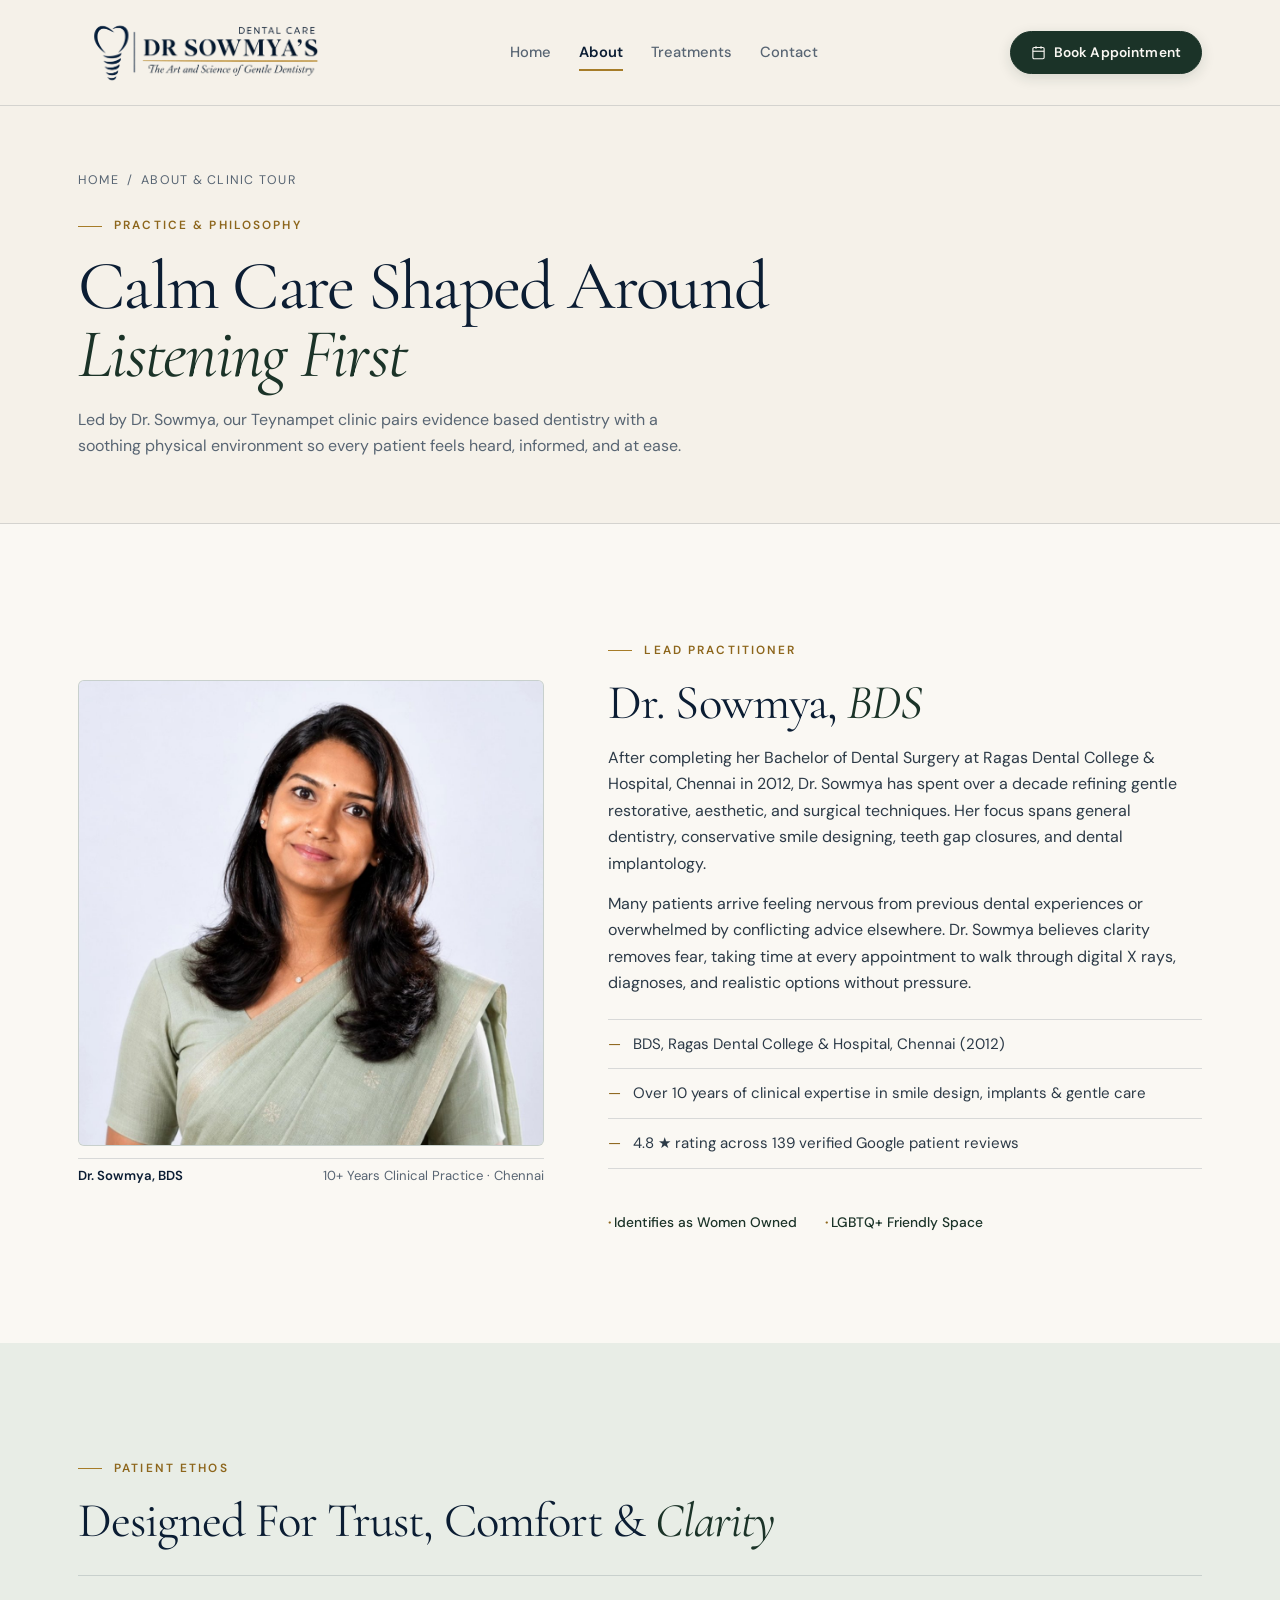
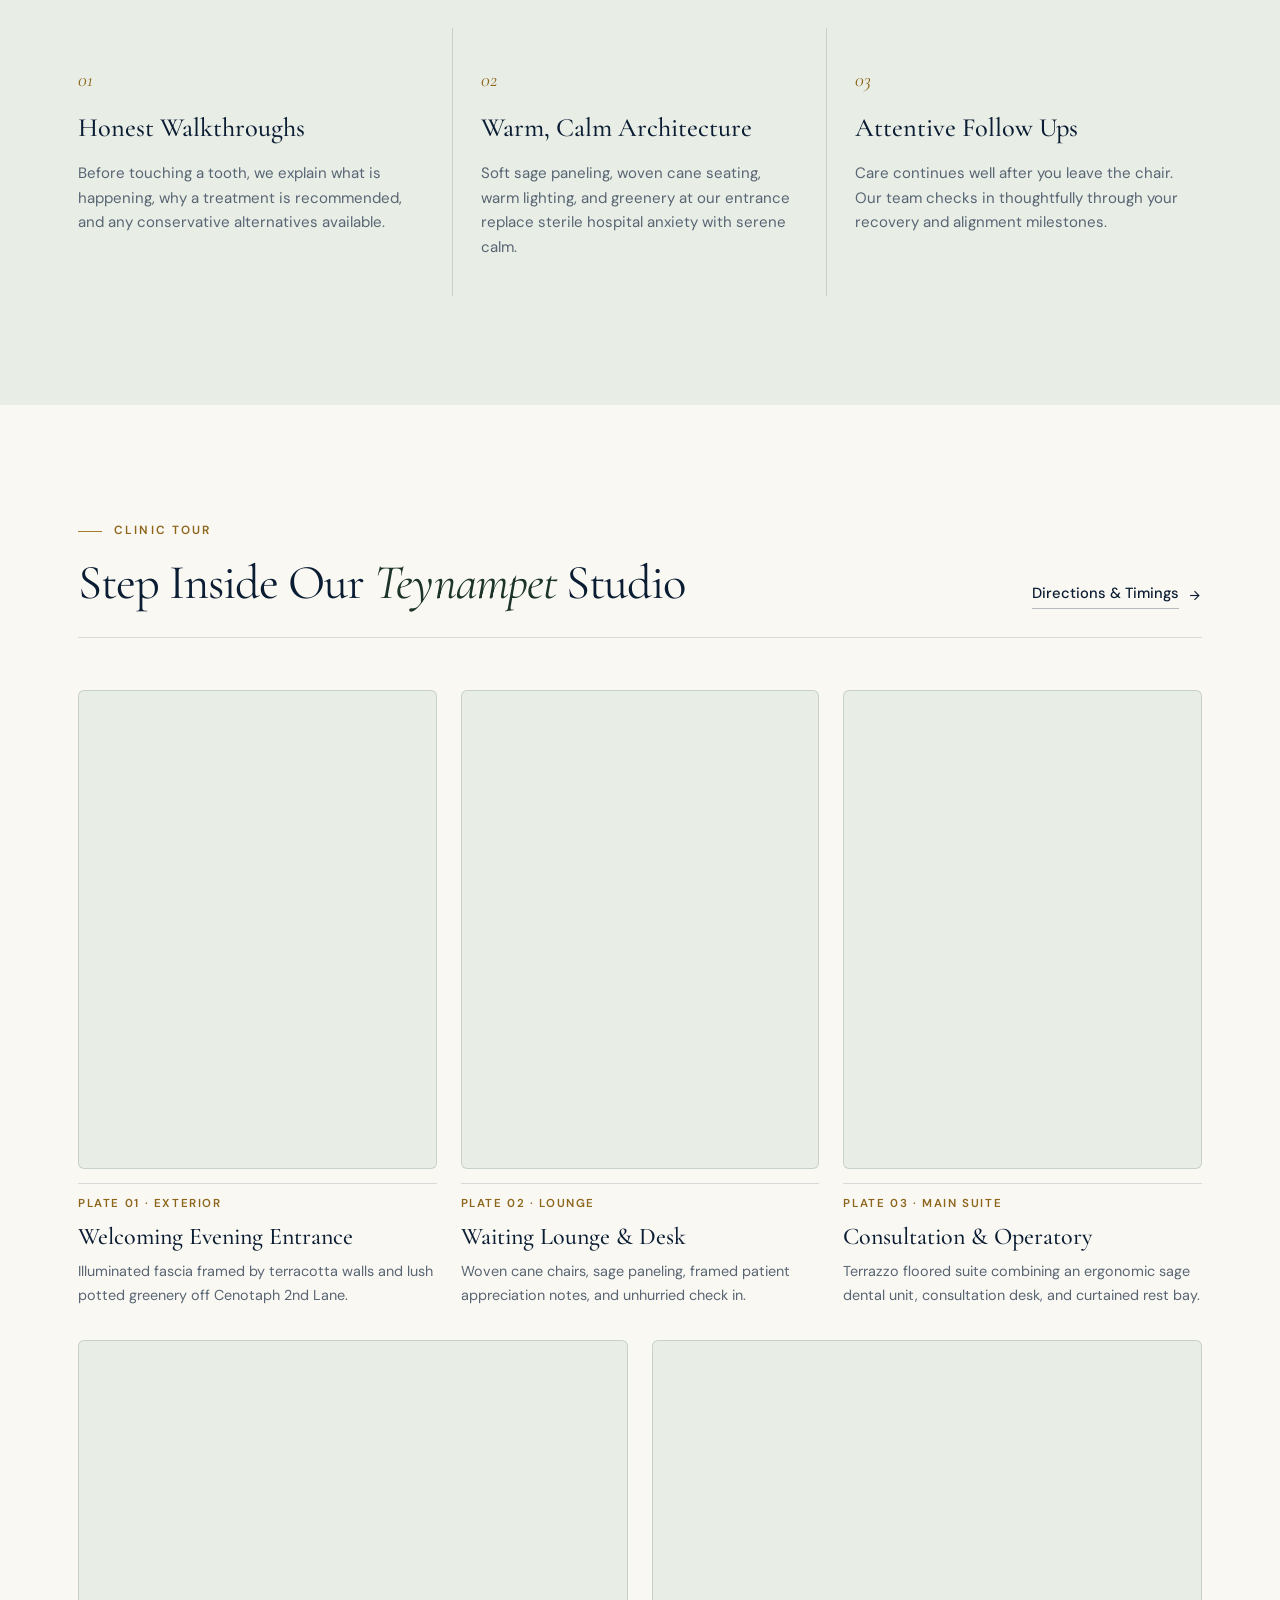
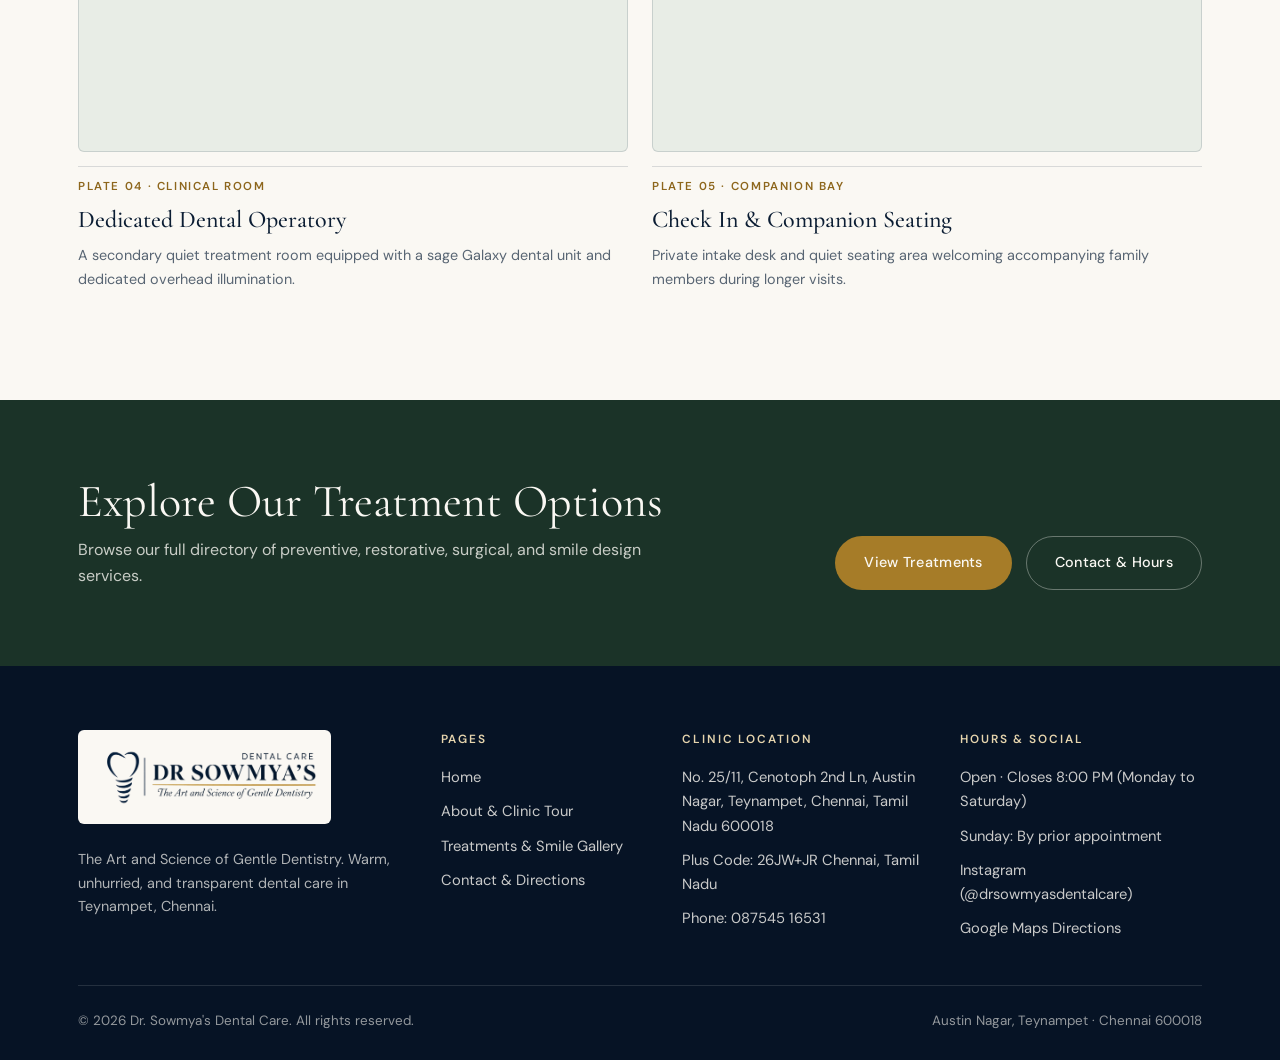
==== commit cbec145e: "Replace nav call button with Book Appointment button on desktop and mobile, and polish mobile drawer" ====
--- a/about.html
+++ b/about.html
@@ -60,11 +60,14 @@
       </nav>
 
       <div class="header-actions">
-        <a class="header-phone-link" href="tel:+918754516531">
+        <a class="header-book-btn" href="index.html#book-appointment" data-open-booking>
           <svg viewBox="0 0 24 24" fill="none" stroke="currentColor" stroke-width="1.8" aria-hidden="true">
-            <path d="M22 16.92v3a2 2 0 0 1-2.18 2 19.79 19.79 0 0 1-8.63-3.07 19.5 19.5 0 0 1-6-6A19.79 19.79 0 0 1 2.12 4.18 2 2 0 0 1 4.11 2h3a2 2 0 0 1 2 1.72c.12.96.36 1.9.7 2.81a2 2 0 0 1-.45 2.11L8.09 9.91a16 16 0 0 0 6 6l1.27-1.27a2 2 0 0 1 2.11-.45c.91.34 1.85.58 2.81.7A2 2 0 0 1 22 16.92z"/>
+            <rect x="3" y="4" width="18" height="18" rx="2" ry="2"/>
+            <line x1="16" y1="2" x2="16" y2="6"/>
+            <line x1="8" y1="2" x2="8" y2="6"/>
+            <line x1="3" y1="10" x2="21" y2="10"/>
           </svg>
-          <span>087545 16531</span>
+          <span class="header-book-label">Book Appointment</span>
         </a>
 
         <button class="nav-toggle" type="button" data-nav-toggle aria-expanded="false" aria-controls="primary-nav" aria-label="Open navigation menu">
--- a/css/styles.css
+++ b/css/styles.css
@@ -639,28 +639,41 @@
   gap: 12px;
 }
 
-.header-phone-link {
+.header-book-btn {
   display: inline-flex;
   align-items: center;
   gap: 8px;
-  padding: 9px 18px;
-  border-radius: var(--radius-btn);
-  border: 1px solid var(--rule-strong);
+  padding: 9px 20px;
+  border-radius: 999px;
+  background-color: var(--forest-900);
+  border: 1px solid var(--forest-900);
   font-size: 0.86rem;
-  font-weight: 500;
-  color: var(--ink);
-  transition: background-color 0.2s ease, color 0.2s ease, border-color 0.2s ease;
-}
-
-.header-phone-link svg {
+  font-weight: 600;
+  color: var(--paper-light);
+  letter-spacing: 0.01em;
+  box-shadow: 0 4px 14px rgba(20, 42, 31, 0.14);
+  transition: background-color 0.2s ease, border-color 0.2s ease, color 0.2s ease, transform 0.2s ease, box-shadow 0.2s ease;
+  white-space: nowrap;
+}
+
+.header-book-btn svg {
   width: 15px;
   height: 15px;
-}
-
-.header-phone-link:hover {
-  background-color: var(--navy-900);
-  border-color: var(--navy-900);
-  color: var(--paper-light);
+  color: var(--gold-300);
+  flex-shrink: 0;
+  transition: transform 0.2s ease;
+}
+
+.header-book-btn:hover {
+  background-color: var(--forest-950);
+  border-color: var(--gold-500);
+  color: #FFFFFF;
+  transform: translateY(-1px);
+  box-shadow: 0 6px 18px rgba(20, 42, 31, 0.22);
+}
+
+.header-book-btn:active {
+  transform: translateY(0);
 }
 
 .nav-mobile-kicker,
@@ -2243,31 +2256,22 @@
     gap: 8px;
   }
 
-  .header-actions .header-phone-link {
-    display: inline-flex;
-    position: relative;
-    width: 42px;
-    height: 42px;
-    padding: 0;
-    justify-content: center;
-    border-radius: 999px;
-    border-color: rgba(11, 29, 51, 0.22);
-    background-color: var(--paper-light);
-    color: var(--forest-900);
-  }
-
-  .header-actions .header-phone-link svg {
-    width: 17px;
-    height: 17px;
-  }
-
-  .header-actions .header-phone-link span {
-    position: absolute;
-    width: 1px;
-    height: 1px;
-    overflow: hidden;
-    clip-path: inset(50%);
-    white-space: nowrap;
+  .header-book-btn {
+    padding: 8px 14px;
+    font-size: 0.82rem;
+    gap: 6px;
+    box-shadow: 0 3px 10px rgba(20, 42, 31, 0.12);
+  }
+
+  .header-book-btn svg {
+    width: 14px;
+    height: 14px;
+  }
+
+  .form-group input,
+  .form-group select,
+  .form-group textarea {
+    font-size: 16px; /* Prevents auto-zoom on mobile iOS */
   }
 
   .nav-backdrop {
@@ -2440,8 +2444,14 @@
     flex-shrink: 0;
   }
 
-  .nav-drawer-btn--primary {
+  .nav-drawer-btn--book {
     background-color: var(--gold-200);
+    color: var(--forest-950);
+    box-shadow: 0 4px 12px rgba(0, 0, 0, 0.18);
+  }
+
+  .nav-drawer-btn--book:hover {
+    background-color: #ede0c2;
     color: var(--forest-950);
   }
 
@@ -2658,11 +2668,38 @@
     gap: 14px;
   }
 
+  .header-inner {
+    gap: 8px;
+  }
+
   .brand-logo {
-    height: clamp(56px, 16vw, 68px);
-    max-height: 68px;
-    max-width: min(230px, 58vw);
+    height: clamp(48px, 13vw, 56px);
+    max-height: 56px;
+    max-width: min(170px, 46vw);
     width: auto;
+  }
+
+  .header-book-btn {
+    padding: 7px 11px;
+    font-size: 0.78rem;
+    gap: 5px;
+  }
+
+  .header-book-btn svg {
+    width: 13px;
+    height: 13px;
+  }
+
+  .booking-card {
+    padding: 20px 16px;
+    border-radius: 14px;
+  }
+
+  .booking-modal-content {
+    padding: 22px 16px;
+    border-radius: 14px;
+    width: calc(100% - 20px);
+    margin-inline: 10px;
   }
 
   .display-title {
@@ -2743,3 +2780,35 @@
     height: 180px;
   }
 }
+
+@media (max-width: 380px) {
+  .brand-logo {
+    height: 44px;
+    max-width: 140px;
+  }
+
+  .header-book-btn {
+    padding: 6px 8px;
+    font-size: 0.73rem;
+    gap: 4px;
+  }
+
+  .nav-toggle {
+    width: 38px;
+    height: 38px;
+  }
+
+  .hero-inspo-ctas {
+    grid-template-columns: 1fr;
+  }
+}
+
+@media (max-width: 330px) {
+  .header-book-label {
+    display: none;
+  }
+
+  .header-book-btn::after {
+    content: "Book";
+  }
+}
